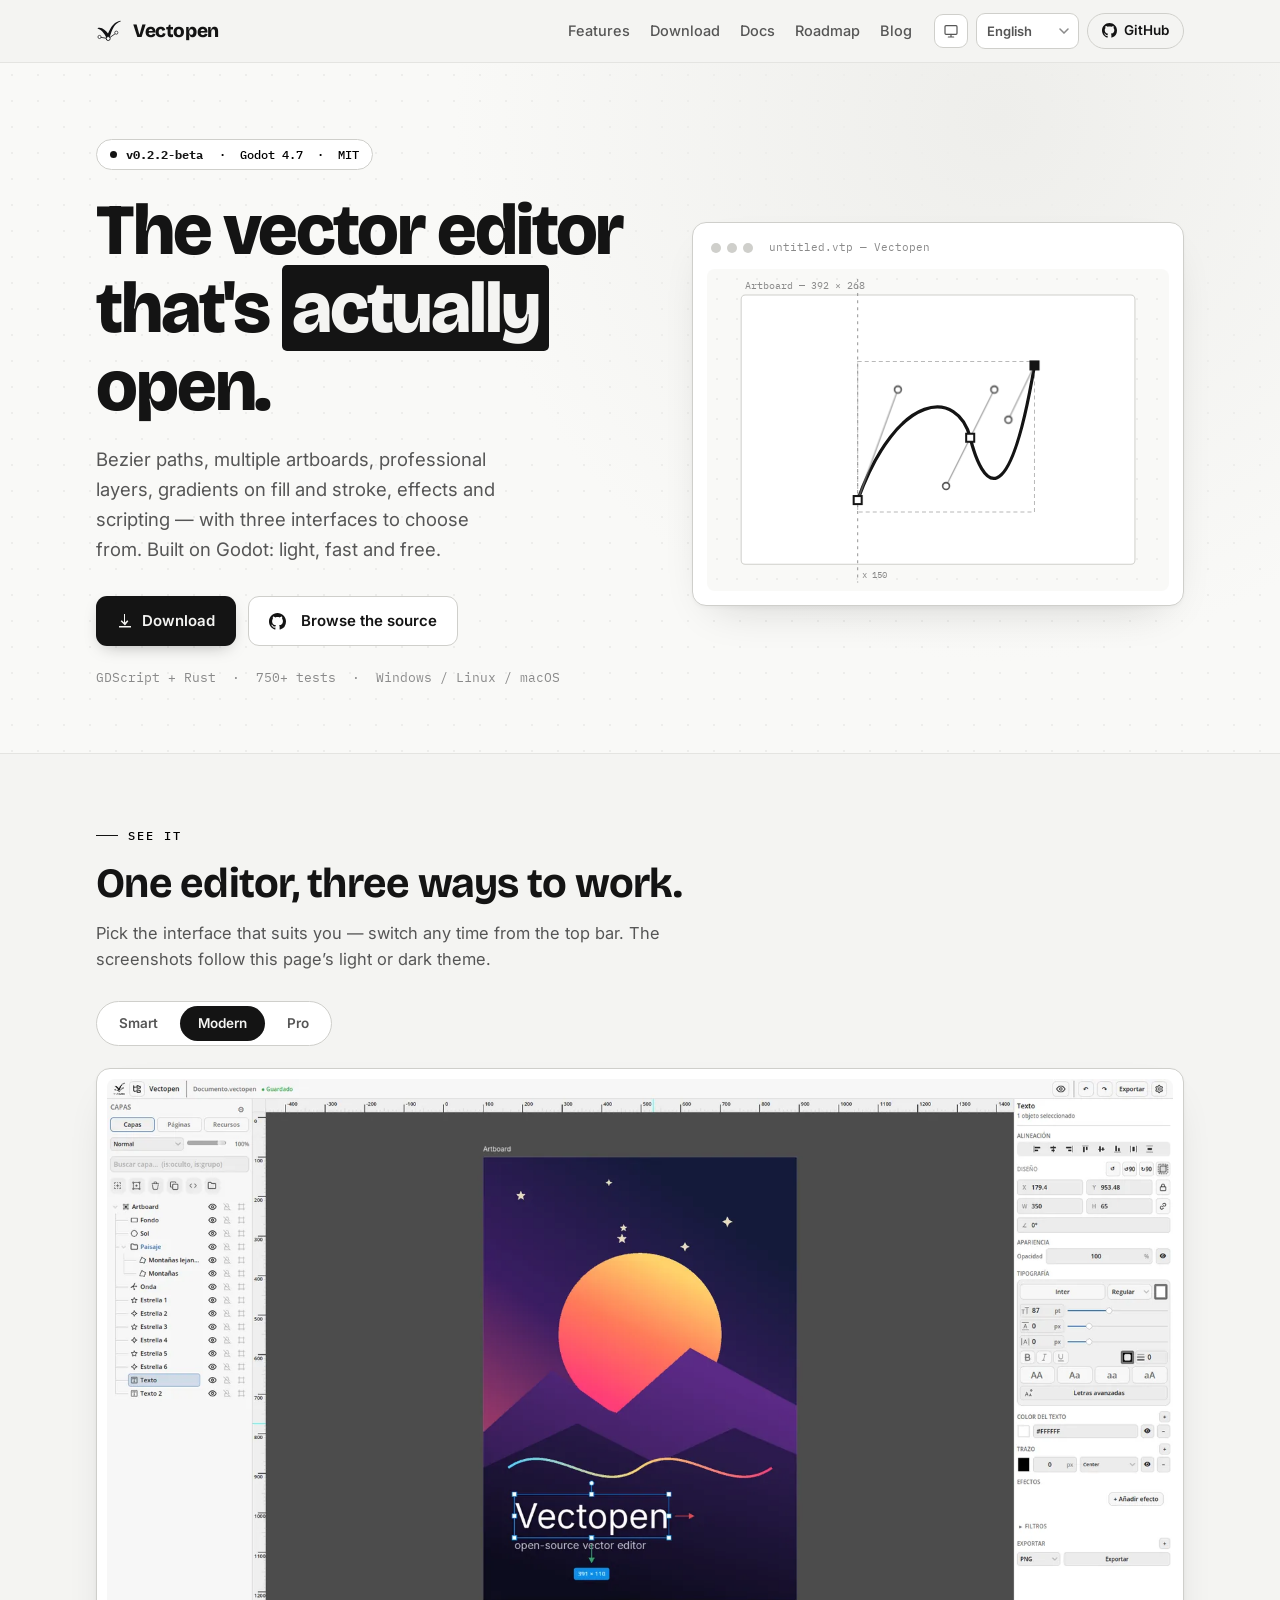
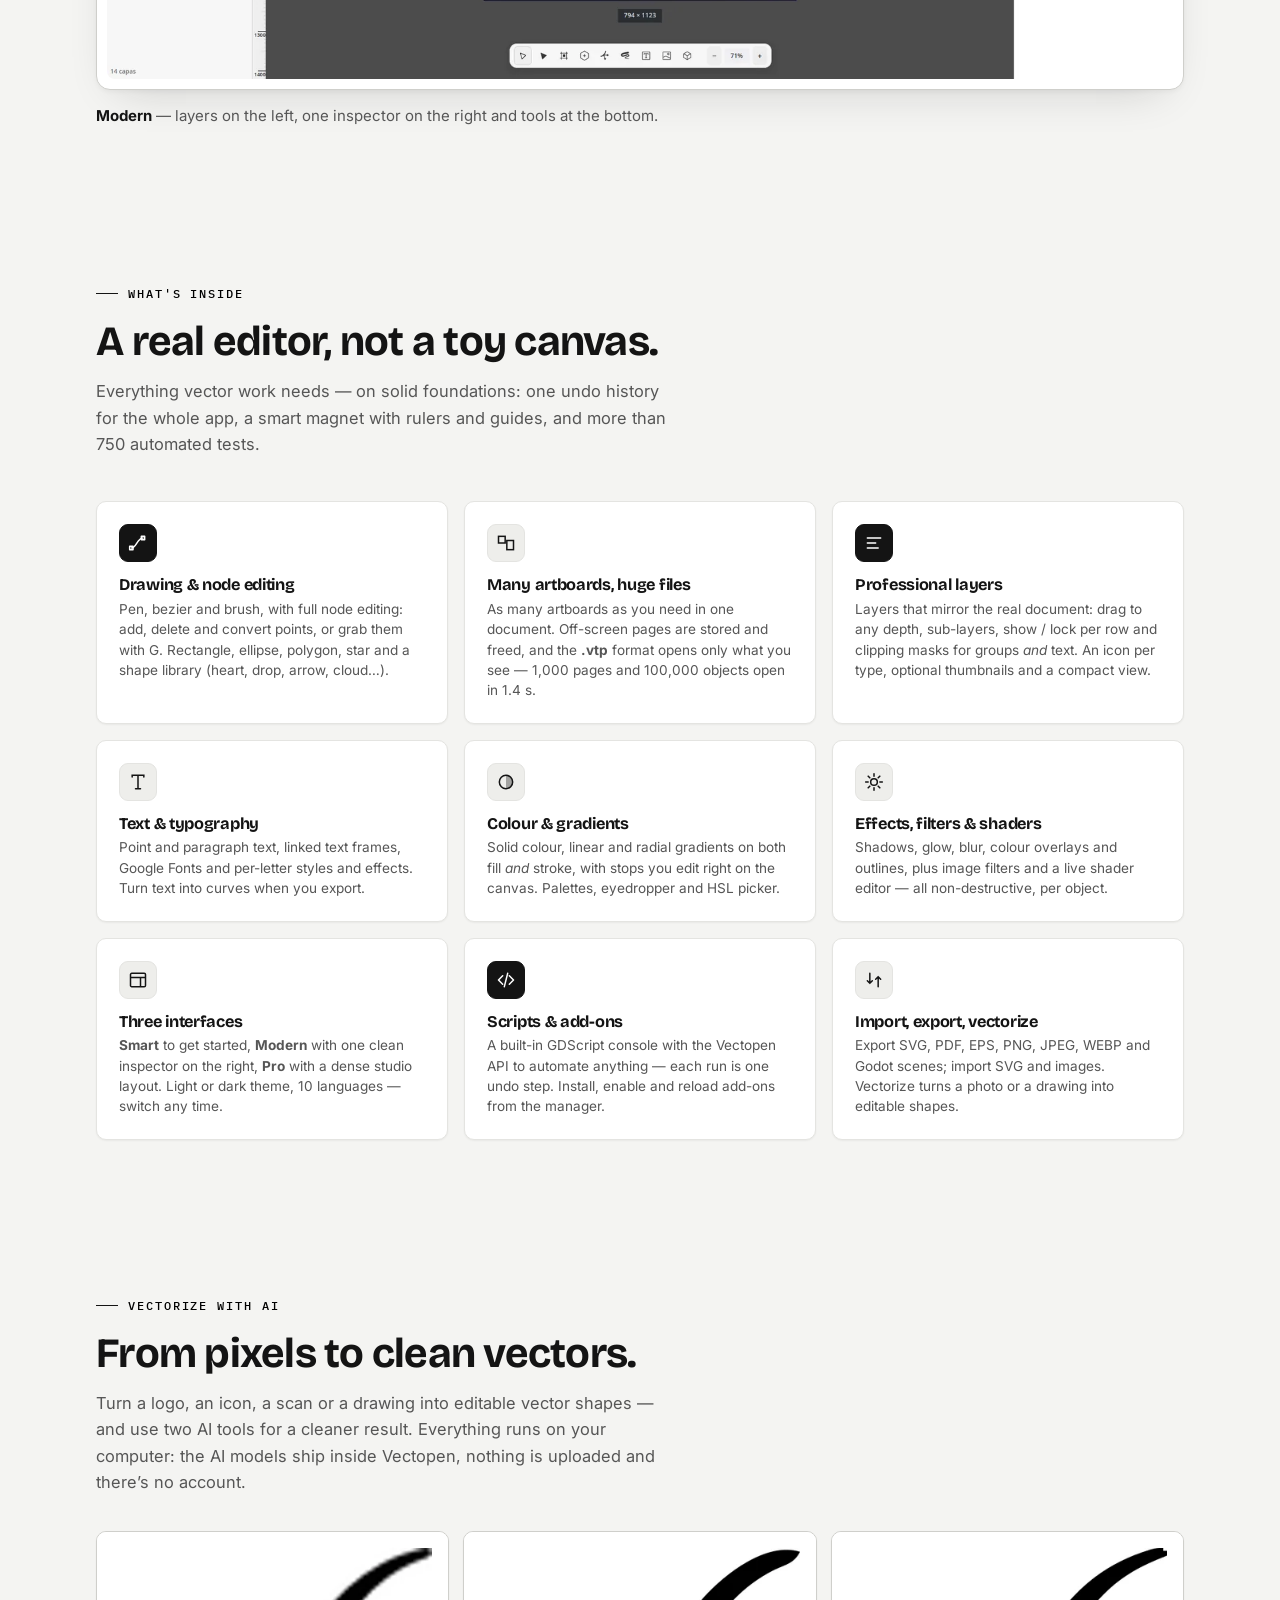
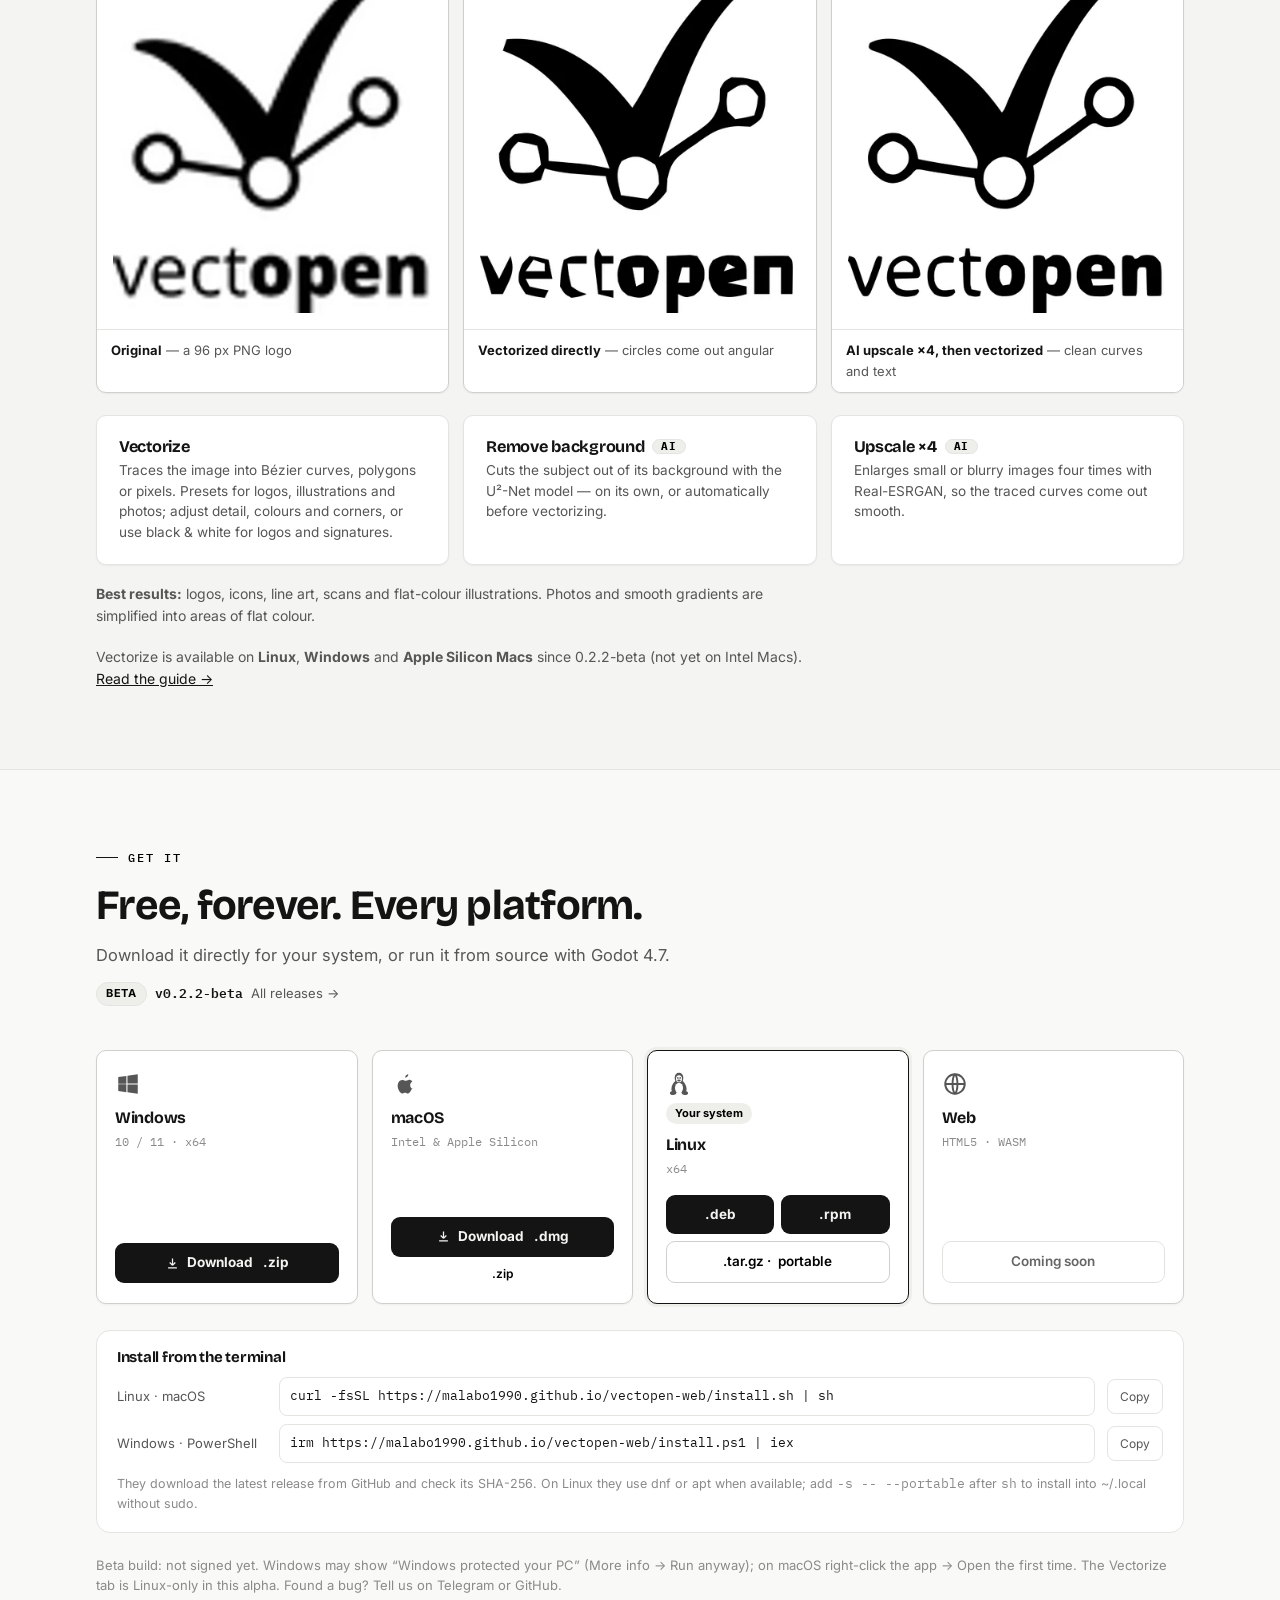
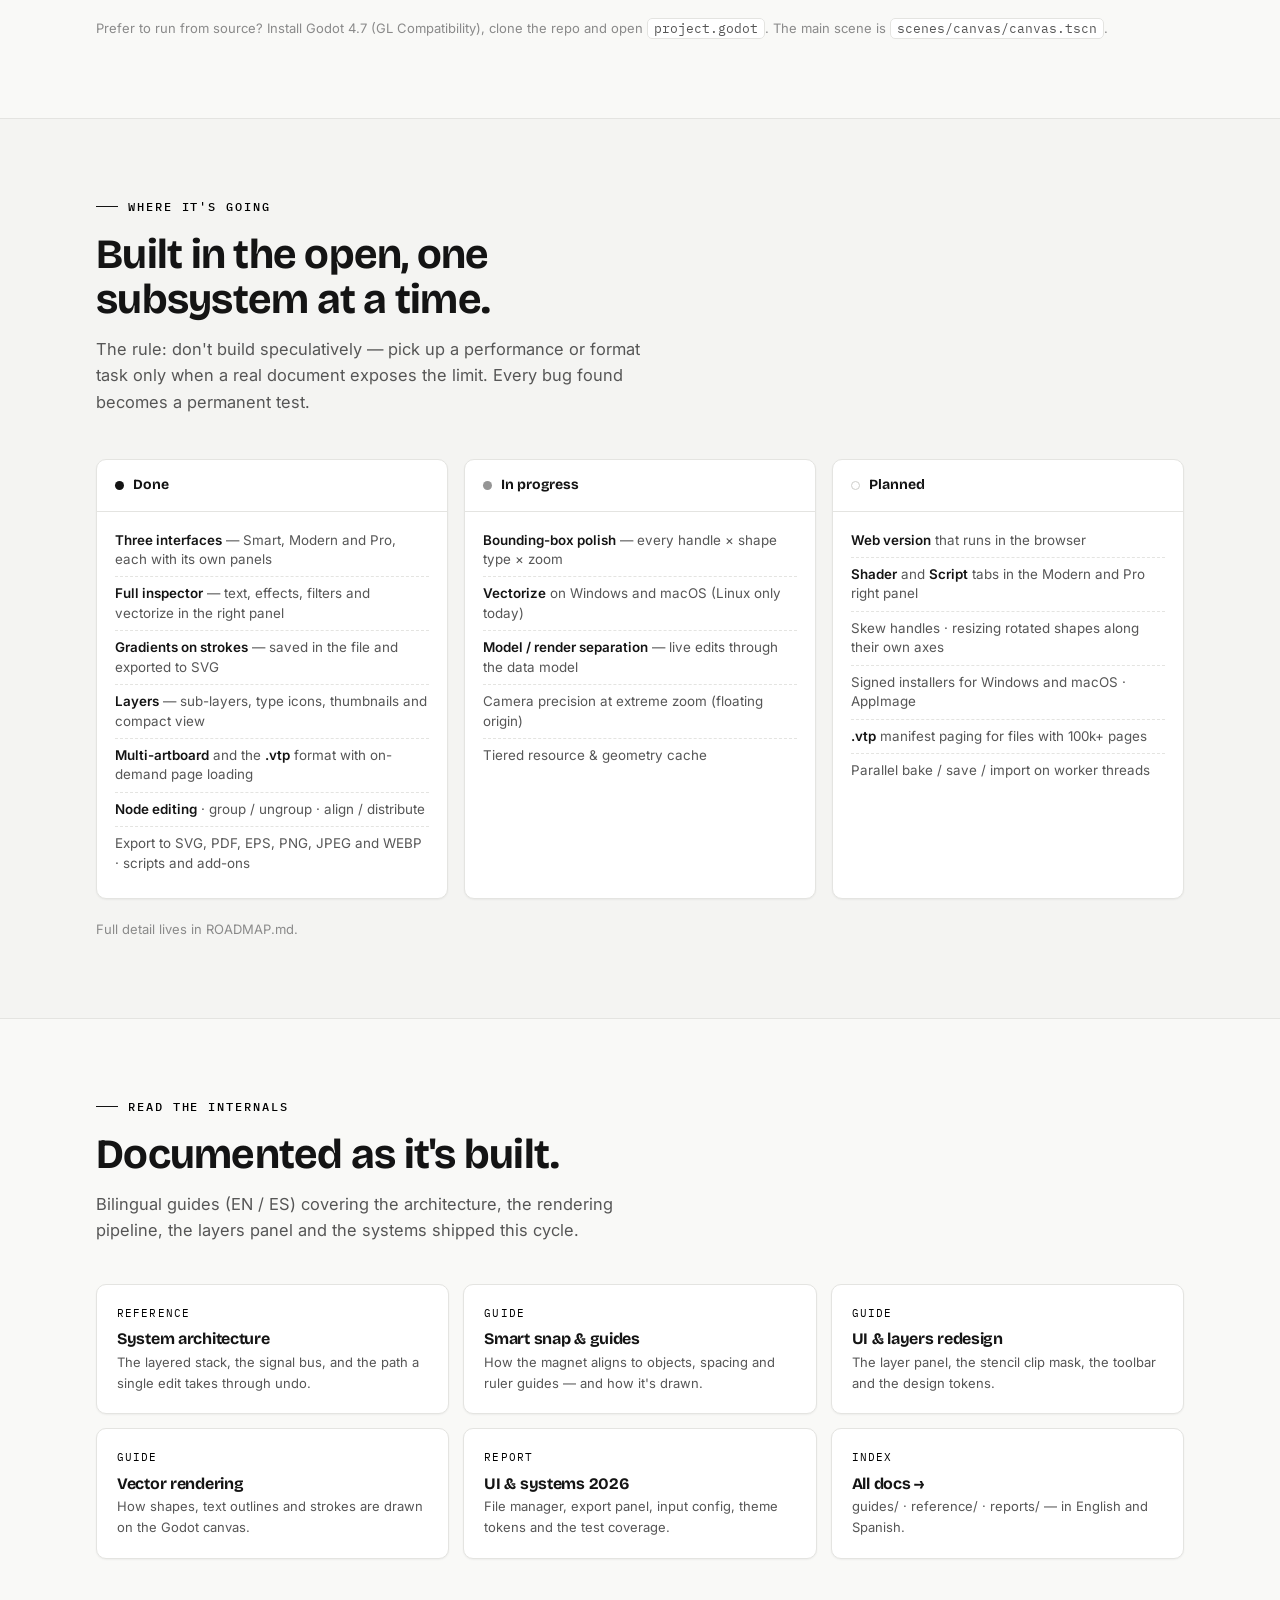
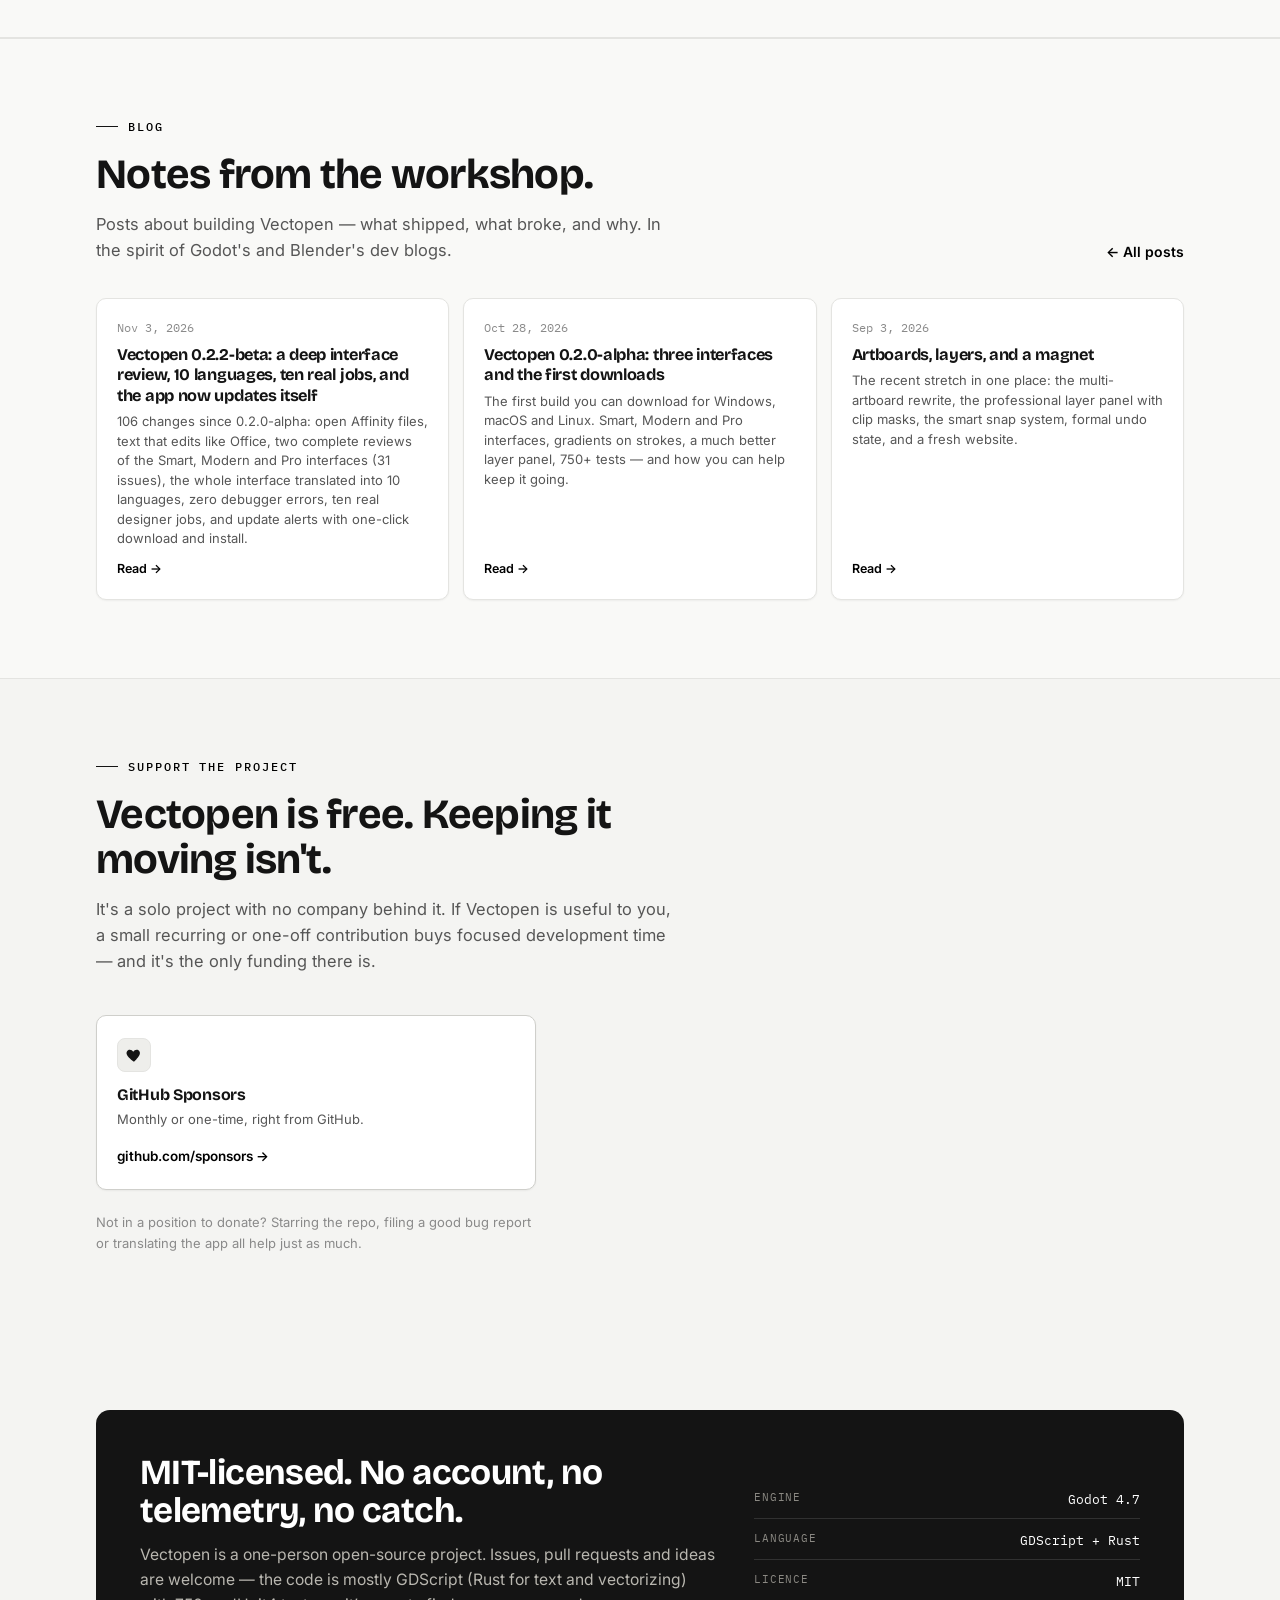
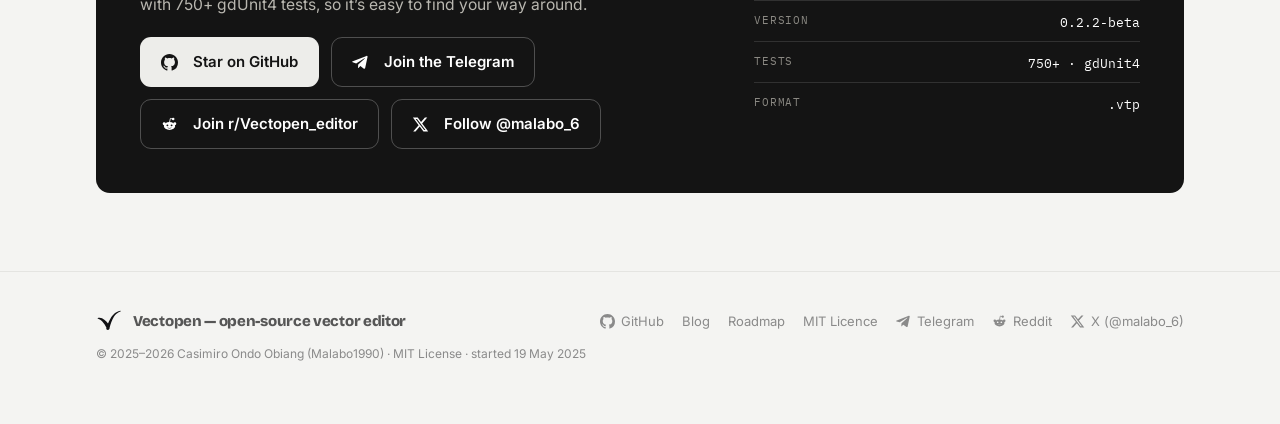
==== web/index.html @ 53b93045 "Web: logo original de Vectopen (cabecera, pie y favicon), iconos en los enlaces de comunidad, .vtc →" ====
<!doctype html>
<html lang="en">
<head>
<meta charset="utf-8">
<meta name="viewport" content="width=device-width, initial-scale=1">
<title>Vectopen — Open-Source Vector Editor</title>
<meta name="description" content="Vectopen is a free, open-source vector editor for Windows, macOS and Linux. Bézier paths, multiple artboards, professional layers, gradients, effects and shaders, scripting, three interfaces — and image vectorizing with offline AI background removal and ×4 upscaling.">
<meta property="og:title" content="Vectopen — Open-Source Vector Editor">
<meta property="og:description" content="A lightweight, cross-platform vector editor built on Godot 4.7. Free and MIT-licensed.">
<meta property="og:type" content="website">
<script>try{var t=localStorage.getItem('vectopen-theme');if(t==='light'||t==='dark')document.documentElement.setAttribute('data-theme',t);}catch(e){}</script>
<link rel="preconnect" href="https://fonts.googleapis.com">
<link rel="preconnect" href="https://fonts.gstatic.com" crossorigin>
<link rel="stylesheet" href="https://fonts.googleapis.com/css2?family=Bricolage+Grotesque:opsz,wght@12..96,500;12..96,600;12..96,700;12..96,800&family=Inter:wght@400;500;600&family=IBM+Plex+Mono:wght@400;500&display=swap">
<link rel="stylesheet" href="assets/site.css">
<link rel="icon" type="image/svg+xml" href="favicon.svg">
<link rel="apple-touch-icon" href="apple-touch-icon.png">

<style>
/* ---------- hero ---------- */
.hero{
  position:relative;overflow:hidden;padding:76px 0 64px;
  background:
    radial-gradient(circle at 78% 8%, var(--accent-wash), transparent 46%),
    radial-gradient(var(--grid) 1px, transparent 1.5px) -1px -1px/26px 26px,
    var(--surface-2);
  border-bottom:1px solid var(--line);
}
.hero-grid{display:grid;grid-template-columns:1.05fr .95fr;gap:52px;align-items:center}
.tag{
  display:inline-flex;align-items:center;gap:9px;
  font-family:"IBM Plex Mono",monospace;font-size:12px;font-weight:500;
  color:var(--accent-deep);background:var(--surface);
  border:1px solid var(--line-2);border-radius:999px;padding:5px 13px;margin-bottom:22px;
}
.tag b{color:var(--ink)}
.tag .dot{width:7px;height:7px;border-radius:50%;background:var(--accent)}
h1.hero-h{font-size:clamp(2.7rem,6.4vw,4.5rem);font-weight:800;letter-spacing:-.03em}
h1.hero-h em{font-style:normal;background:var(--accent);color:var(--paper);padding:0 .14em;border-radius:.07em;-webkit-box-decoration-break:clone;box-decoration-break:clone}
.hero p.sub{margin:20px 0 0;font-size:1.16rem;color:var(--ink-2);max-width:34ch}
.cta-row{display:flex;flex-wrap:wrap;gap:12px;margin-top:32px}
.hero-meta{margin-top:22px;font-size:13px;color:var(--ink-3);font-family:"IBM Plex Mono",monospace}
.hero-meta span{white-space:nowrap}
.mock{position:relative;background:var(--surface);border:1px solid var(--line-2);border-radius:var(--radius);box-shadow:var(--shadow);padding:14px}
.mock-bar{display:flex;align-items:center;gap:6px;padding:2px 4px 12px}
.mock-bar i{width:10px;height:10px;border-radius:50%;background:var(--line-2);display:block}
.mock-bar b{margin-left:10px;font-family:"IBM Plex Mono",monospace;font-size:11px;color:var(--ink-3);font-weight:400}
.mock svg{display:block;width:100%;height:auto;border-radius:8px;background:radial-gradient(var(--grid) 1px, transparent 1.4px) 0 0/20px 20px, var(--surface-2)}
.scene .s-artboard{fill:var(--surface);stroke:var(--line-2)}
.scene .s-dim{fill:var(--ink-3)}
.scene .s-guide{stroke:var(--ink-3);opacity:.9}
.scene .s-guide-t{fill:var(--ink-3)}
.scene .s-select{stroke:var(--ink-3);opacity:.6}
.scene .s-path{stroke:var(--accent)}
.scene .s-hline{stroke:var(--ink-3);opacity:.85}
.scene .s-handle{fill:var(--surface);stroke:var(--ink-2)}
.scene .s-anchor{fill:var(--surface);stroke:var(--accent)}
.scene .s-anchor-on{fill:var(--accent)}
@media (max-width:900px){.hero-grid{grid-template-columns:1fr;gap:38px}.hero p.sub{max-width:46ch}}

/* ---------- screenshots ---------- */
#shots{padding-top:72px}
.shot-tabs{display:inline-flex;gap:4px;margin-top:28px;padding:4px;border:1px solid var(--line-2);border-radius:999px;background:var(--surface)}
.shot-tabs button{font:inherit;font-size:13.5px;font-weight:600;color:var(--ink-2);background:none;border:0;border-radius:999px;padding:7px 18px;cursor:pointer}
.shot-tabs button[aria-selected="true"]{background:var(--accent);color:var(--paper)}
.shot-frame{margin-top:22px;background:var(--surface);border:1px solid var(--line-2);border-radius:var(--radius);box-shadow:var(--shadow);padding:10px}
.shot-frame img{display:block;width:100%;height:auto;aspect-ratio:16/9;border-radius:8px;background:var(--surface-2)}
.shot-cap{margin-top:14px;color:var(--ink-2);font-size:15px}
.shot-cap b{color:var(--ink)}
.shot-d{display:none!important}
@media (prefers-color-scheme:dark){:root:not([data-theme="light"]) .shot-d{display:block!important}:root:not([data-theme="light"]) .shot-l{display:none!important}}
:root[data-theme="dark"] .shot-d{display:block!important}
:root[data-theme="dark"] .shot-l{display:none!important}

/* ---------- AI vectorize ---------- */
#ai .ai-steps{display:grid;grid-template-columns:repeat(3,1fr);gap:14px;margin-top:36px}
#ai figure{margin:0;border:1px solid var(--line-2);border-radius:var(--radius-sm);background:#fff;overflow:hidden;box-shadow:var(--shadow-sm)}
#ai figure img{display:block;width:100%;height:auto}
#ai figcaption{background:var(--surface);border-top:1px solid var(--line);padding:10px 14px;font-size:13px;color:var(--ink-2)}
#ai figcaption b{color:var(--ink)}
#ai .ai-cards{display:grid;grid-template-columns:repeat(3,1fr);gap:14px;margin-top:22px}
#ai .ai-cards .feat h3{display:flex;align-items:center;gap:8px}
#ai .ai-pill{font-family:"IBM Plex Mono",monospace;font-size:10.5px;font-weight:700;letter-spacing:.06em;text-transform:uppercase;color:var(--accent-deep);background:var(--accent-wash);border:1px solid var(--line);border-radius:999px;padding:1px 8px}
#ai .ai-note{margin-top:18px;font-size:14px;color:var(--ink-2);max-width:80ch}
#ai .ai-note a{color:var(--ink);text-decoration:underline}
@media (max-width:820px){#ai .ai-steps,#ai .ai-cards{grid-template-columns:1fr}}

/* ---------- features ---------- */
.feat-grid{display:grid;grid-template-columns:repeat(3,1fr);gap:16px;margin-top:44px}
.feat{border:1px solid var(--line);border-radius:var(--radius-sm);background:var(--surface);padding:22px;box-shadow:var(--shadow-sm)}
.feat:hover{border-color:var(--line-2)}
.feat .ico{width:38px;height:38px;border-radius:9px;display:grid;place-items:center;margin-bottom:14px;background:var(--accent-wash);color:var(--ink);border:1px solid var(--line)}
.feat.node .ico{background:var(--ink);color:var(--surface);border-color:var(--ink)}
.feat .ico svg{width:20px;height:20px}
.feat h3{font-size:1.02rem;font-weight:700;margin-bottom:5px}
.feat p{font-size:13.6px;color:var(--ink-2);line-height:1.5}
@media (max-width:900px){.feat-grid{grid-template-columns:repeat(2,1fr)}}
@media (max-width:560px){.feat-grid{grid-template-columns:1fr}}

/* ---------- download ---------- */
.dl-wrap{background:var(--surface-2);border-top:1px solid var(--line);border-bottom:1px solid var(--line)}
.dl-grid{display:grid;grid-template-columns:repeat(4,1fr);gap:14px;margin-top:44px}
.dl{border:1px solid var(--line-2);border-radius:var(--radius-sm);background:var(--surface);padding:20px 18px;display:flex;flex-direction:column;gap:6px;box-shadow:var(--shadow-sm)}
.dl svg{width:26px;height:26px;color:var(--ink-2)}
.dl h4{font-size:1rem;font-weight:700;margin-top:6px}
.dl .st{font-size:12px;color:var(--ink-3);font-family:"IBM Plex Mono",monospace}
.dl a{margin-top:auto;color:var(--accent-deep);font-weight:600;font-size:13.5px;display:inline-flex;align-items:center;gap:5px}
.dl a:hover{gap:8px}
.cli{margin-top:26px;border:1px solid var(--line);border-radius:14px;padding:18px 20px;background:var(--surface)}
.cli h4{margin:0 0 12px;font-size:15px}
.cli-row{display:flex;align-items:center;gap:12px;margin:8px 0;flex-wrap:wrap}
.cli-os{min-width:150px;font-size:13px;color:var(--ink-2)}
.cli-row code{flex:1;min-width:0;overflow-x:auto;white-space:nowrap;font-family:"IBM Plex Mono",monospace;font-size:13px;background:var(--bg);border:1px solid var(--line);border-radius:8px;padding:8px 10px;color:var(--ink)}
.cli-copy{font:inherit;font-size:12px;padding:7px 12px;border-radius:8px;border:1px solid var(--line);background:var(--bg);color:var(--ink-2);cursor:pointer}
.cli-copy:hover{color:var(--ink)}
.cli-note{margin:10px 0 0;font-size:12.5px;color:var(--ink-3)}
.cli-note code{font-family:"IBM Plex Mono",monospace}
.dl-note{margin-top:22px;font-size:13px;color:var(--ink-3)}
.dl-note code{font-family:"IBM Plex Mono",monospace;background:var(--surface);border:1px solid var(--line);border-radius:5px;padding:1px 6px;color:var(--ink-2)}
.dl-ver{display:inline-flex;align-items:center;gap:8px;margin-top:14px;font-size:13px;color:var(--ink-2)}
.dl-ver b{font-family:"IBM Plex Mono",monospace;font-weight:600;color:var(--ink)}
.dl-ver .pill{font-size:11px;font-weight:700;letter-spacing:.06em;text-transform:uppercase;color:var(--accent-deep);background:var(--accent-wash);border:1px solid var(--line);border-radius:999px;padding:2px 9px}
.dl .btns{margin-top:auto;display:flex;flex-direction:column;gap:7px;padding-top:10px}
.dl a.dlb{margin-top:0;justify-content:center;gap:7px;padding:9px 12px;border-radius:9px;background:var(--accent);color:var(--paper);font-weight:700;font-size:13.5px;transition:filter .15s,transform .15s}
.dl a.dlb:hover{gap:7px;filter:brightness(1.07);transform:translateY(-1px)}
.dl a.dlb.alt{background:var(--surface);color:var(--accent-deep);border:1px solid var(--line-2);font-weight:600}
.dl a.dlb svg{width:15px;height:15px;color:currentColor}
.dl .row{display:flex;gap:7px}
.dl .row a.dlb{flex:1}
.dl.you{border-color:var(--accent);box-shadow:0 0 0 3px var(--accent-wash),var(--shadow-sm)}
.dl .you-tag{display:none;align-self:flex-start;font-size:11px;font-weight:700;color:var(--accent-deep);background:var(--accent-wash);border-radius:999px;padding:2px 9px}
.dl.you .you-tag{display:inline-block}
.dl .more{font-size:12px;color:var(--ink-3);text-align:center}
.dl .more a{margin-top:0;font-size:12px;display:inline}
@media (max-width:820px){.dl-grid{grid-template-columns:repeat(2,1fr)}}
@media (max-width:440px){.dl-grid{grid-template-columns:1fr}}

/* ---------- roadmap ---------- */
.road{display:grid;grid-template-columns:repeat(3,1fr);gap:16px;margin-top:44px}
.col{border:1px solid var(--line);border-radius:var(--radius-sm);background:var(--surface);overflow:hidden;box-shadow:var(--shadow-sm)}
.col-h{display:flex;align-items:center;gap:9px;padding:14px 18px;border-bottom:1px solid var(--line);font-family:"Bricolage Grotesque",sans-serif;font-weight:700;font-size:14px}
.col-h .pip{width:9px;height:9px;border-radius:50%;flex:none}
.pip.done{background:var(--ink)}
.pip.prog{background:var(--ink);opacity:.45}
.pip.plan{background:transparent;border:1.5px solid var(--line-2)}
.col ul{list-style:none;padding:12px 18px 18px}
.col li{font-size:13.4px;color:var(--ink-2);padding:7px 0;border-bottom:1px dashed var(--line);line-height:1.45}
.col li:last-child{border-bottom:0}
.col li b{color:var(--ink);font-weight:600}
.road-foot{margin-top:20px;font-size:13px;color:var(--ink-3)}
@media (max-width:860px){.road{grid-template-columns:1fr}}

/* ---------- docs ---------- */
.docs-grid{display:grid;grid-template-columns:repeat(3,1fr);gap:14px;margin-top:40px}
.doc{border:1px solid var(--line);border-radius:var(--radius-sm);background:var(--surface);padding:20px;box-shadow:var(--shadow-sm)}
.doc:hover{border-color:var(--accent)}
.doc .k{font-family:"IBM Plex Mono",monospace;font-size:11px;color:var(--accent-deep);text-transform:uppercase;letter-spacing:.1em}
.doc h4{margin:8px 0 4px;font-size:1rem;font-weight:700}
.doc p{font-size:13px;color:var(--ink-2)}
@media (max-width:820px){.docs-grid{grid-template-columns:1fr}}

/* ---------- blog teaser ---------- */
.dev-wrap{background:var(--surface-2);border-top:1px solid var(--line);border-bottom:1px solid var(--line)}
.dev-head{display:flex;align-items:flex-end;justify-content:space-between;gap:20px;flex-wrap:wrap}
.dev-all{font-weight:600;font-size:14px;color:var(--accent-deep);white-space:nowrap}
.dev-all:hover{text-decoration:underline;text-underline-offset:3px}
.dev-list{display:grid;grid-template-columns:repeat(3,1fr);gap:14px;margin-top:34px}
.dev-post{border:1px solid var(--line);border-radius:var(--radius-sm);background:var(--surface);padding:20px;box-shadow:var(--shadow-sm);display:flex;flex-direction:column;min-height:170px}
.dev-post:hover{border-color:var(--line-2)}
.dev-post time{font-family:"IBM Plex Mono",monospace;font-size:11.5px;color:var(--ink-3)}
.dev-post h4{margin:8px 0 6px;font-size:1.02rem;font-weight:700;line-height:1.25}
.dev-post p{font-size:13px;color:var(--ink-2);line-height:1.5}
.dev-post .more{margin-top:auto;padding-top:10px;font-size:12.5px;font-weight:600;color:var(--accent-deep)}
.dev-empty{margin-top:24px;color:var(--ink-3);font-size:14px}
@media (max-width:820px){.dev-list{grid-template-columns:1fr}}

/* ---------- donate ---------- */
.don-grid{display:grid;grid-template-columns:minmax(0,440px);gap:14px;margin-top:40px}
.don{border:1px solid var(--line-2);border-radius:var(--radius-sm);background:var(--surface);padding:22px 20px;box-shadow:var(--shadow-sm);display:flex;flex-direction:column;gap:6px}
.don .di{width:34px;height:34px;border-radius:8px;display:grid;place-items:center;background:var(--accent-wash);color:var(--ink);border:1px solid var(--line);margin-bottom:8px}
.don .di svg{width:18px;height:18px}
.don h4{font-size:1rem;font-weight:700}
.don p{font-size:13px;color:var(--ink-2)}
.don a.go{margin-top:auto;padding-top:10px;font-weight:600;font-size:13.5px;color:var(--accent-deep);display:inline-flex;gap:5px;align-items:center}
.don a.go:hover{gap:8px}
.don-note{margin-top:22px;font-size:13px;color:var(--ink-3);max-width:56ch}
@media (max-width:820px){.don-grid{grid-template-columns:1fr}}

/* ---------- open source band ---------- */
.oss{background:#141414;color:#EDEDEA;border-radius:var(--radius);padding:44px;display:grid;grid-template-columns:1.2fr .8fr;gap:36px;align-items:center}
@media (prefers-color-scheme:dark){:root:not([data-theme="light"]) .oss{background:#000;border:1px solid var(--line)}}
:root[data-theme="dark"] .oss{background:#000;border:1px solid var(--line)}
.oss .btn-primary{background:#EDEDEA;color:#141414;box-shadow:none}
.oss .btn-primary:hover{background:#fff}
.oss h2{color:#fff;font-size:clamp(1.6rem,3vw,2.2rem)}
.oss p{color:#B9B7B0;margin-top:12px;font-size:.98rem}
.oss .stats{display:flex;flex-direction:column;gap:2px}
.oss .stat{display:flex;justify-content:space-between;gap:16px;padding:9px 0;border-bottom:1px solid rgba(255,255,255,.12);font-family:"IBM Plex Mono",monospace;font-size:12.5px}
.oss .stat:last-child{border-bottom:0}
.oss .stat span:first-child{color:#8B8983;text-transform:uppercase;letter-spacing:.07em;font-size:10.5px}
.oss .stat span:last-child{color:#fff}
.oss .cta-row{margin-top:20px}
.oss .btn-ghost{background:transparent;color:#fff;border-color:rgba(255,255,255,.25)}
.oss .btn-ghost:hover{border-color:#fff}
@media (max-width:760px){.oss{grid-template-columns:1fr;padding:30px}}

@media (prefers-reduced-motion:no-preference){
  .draw{stroke-dasharray:var(--len,600);stroke-dashoffset:var(--len,600);animation:draw 1.5s .25s cubic-bezier(.4,0,.15,1) forwards}
  @keyframes draw{to{stroke-dashoffset:0}}
  .pop{opacity:0;animation:pop .4s cubic-bezier(.2,.8,.3,1) forwards}
  .pop.d1{animation-delay:1.25s}.pop.d2{animation-delay:1.4s}.pop.d3{animation-delay:1.55s}.pop.d4{animation-delay:1.7s}
  @keyframes pop{to{opacity:1}}
  .rise{opacity:0;transform:translateY(10px);animation:rise .5s cubic-bezier(.2,.7,.3,1) forwards}
  @keyframes rise{to{opacity:1;transform:none}}
}
@media (max-width:560px){.hero{padding:52px 0 46px}}
.dl a.dlb.soon{cursor:default;opacity:.6;pointer-events:none}
.sico{width:15px;height:15px;flex:none;fill:currentColor;vertical-align:-2px;margin-right:6px}
.foot-links a{display:inline-flex;align-items:center}
.cta-row .btn .sico{width:17px;height:17px}
</style>
<script type="application/ld+json">{"@context": "https://schema.org", "@type": "SoftwareApplication", "name": "Vectopen", "applicationCategory": "DesignApplication", "operatingSystem": "Windows 10, Windows 11, macOS, Linux", "softwareVersion": "0.2.2-beta", "license": "https://opensource.org/licenses/MIT", "offers": {"@type": "Offer", "price": "0", "priceCurrency": "USD"}, "url": "https://malabo1990.github.io/vectopen-web/", "downloadUrl": "https://github.com/malabo1990/-Vectopen/releases", "codeRepository": "https://github.com/malabo1990/-Vectopen", "softwareHelp": "https://malabo1990.github.io/vectopen-web/docs/", "description": "Free, open-source vector graphics editor built with Godot.", "featureList": ["Bézier paths and node editing", "Multiple artboards and large documents (.vtp)", "Professional layers with thumbnails and clipping masks", "Fill and stroke gradients", "Effects, image filters and a live shader editor", "GDScript scripting and add-ons", "MCP server for AI agents", "Image vectorizing (VTracer): Bézier, polygon or pixel output", "AI background removal (U²-Net), offline", "AI ×4 upscaling (Real-ESRGAN), offline", "Export to SVG, PDF, EPS, PNG, JPEG, WEBP", "Three interfaces: Smart, Modern and Pro", "10 interface languages"], "author": {"@type": "Person", "name": "Casimiro Ondo Obiang", "alternateName": "Malabo1990", "url": "https://github.com/malabo1990", "sameAs": ["https://x.com/malabo_6"]}, "creator": {"@type": "Person", "name": "Casimiro Ondo Obiang", "alternateName": "Malabo1990", "url": "https://github.com/malabo1990"}, "copyrightHolder": {"@type": "Person", "name": "Casimiro Ondo Obiang", "alternateName": "Malabo1990", "url": "https://github.com/malabo1990"}, "copyrightYear": "2025", "dateCreated": "2025-05-19", "datePublished": "2026-10-28", "sameAs": ["https://github.com/malabo1990/-Vectopen", "https://www.reddit.com/r/Vectopen_editor/", "https://t.me/vectopen"]}</script>
</head>
<body>

<header class="nav">
  <div class="wrap nav-in">
    <a class="brand" href="#top">
      <svg class="logomark" viewBox="0 0 35 31" aria-hidden="true"><g transform="translate(-268.083 -498.615)"><path class="lm-swoosh" d="M282.118,523.24C281.195,520.222 277.013,515.111 275.044,513.419C274.945,513.334 273.04,511.481 270.881,511.072C270.503,511 270.557,510.899 270.23,510.617C270.393,510.469 270.498,510.265 270.661,510.117C270.667,510.112 271.728,509.793 272.892,509.882C277.366,510.222 281.733,513.812 284.248,517.571C285.167,515.396 286.308,512.985 287.583,510.872C290.112,506.679 294.107,501.703 300.722,500.449C300.795,500.435 300.873,500.382 300.942,500.409C301.254,500.529 301.195,500.632 301.505,500.752C301.344,500.9 301.323,501.163 301.162,501.312C300.923,501.533 296.197,502.223 292.169,508.513C289.34,512.929 287.609,518.8 286.423,523.234C286.435,523.896 286.318,524.489 286.055,524.984C284.748,527.441 281.627,526.228 281.897,524.005C281.905,523.937 281.981,523.667 282.118,523.24Z"/><path class="lm-line" d="M284.811,524.256L293.701,517.917"/><path class="lm-line" d="M282.229,522.133L272.651,520.59" transform="translate(2.25866 2.12231)"/><circle class="lm-node" cx="283.98" cy="524.256" r="7.468" transform="matrix(0.282308,0,0,0.282308,215.263,368.353)"/><circle class="lm-node" cx="283.98" cy="524.256" r="7.468" transform="matrix(0.282308,0,0,0.282308,192.632,374.146)"/><circle class="lm-node" cx="283.98" cy="524.256" r="7.468" transform="matrix(0.356531,0,0,0.356531,183.24,337.342)"/></g></svg>
      Vectopen
    </a>
    <nav class="nav-links">
      <a href="#features" data-i18n="nav.features">Features</a>
      <a href="#download" data-i18n="nav.download">Download</a>
      <a href="#docs" data-i18n="nav.docs">Docs</a>
      <a href="#roadmap" data-i18n="nav.roadmap">Roadmap</a>
      <a href="blog/" data-i18n="nav.blog">Blog</a>
    </nav>
    <div class="nav-tools">
      <button id="themeBtn" class="icon-btn" type="button" data-i18n-aria="theme.label" aria-label="Toggle theme">
        <svg class="ti ti-system" viewBox="0 0 24 24" fill="none" stroke="currentColor" stroke-width="1.8"><rect x="3" y="4" width="18" height="13" rx="1.5"/><path d="M8 21h8M12 17v4" stroke-linecap="round"/></svg>
        <svg class="ti ti-light" viewBox="0 0 24 24" fill="none" stroke="currentColor" stroke-width="1.8" stroke-linecap="round"><circle cx="12" cy="12" r="4"/><path d="M12 2v2M12 20v2M2 12h2M20 12h2M4.9 4.9l1.4 1.4M17.7 17.7l1.4 1.4M19.1 4.9l-1.4 1.4M6.3 17.7l-1.4 1.4"/></svg>
        <svg class="ti ti-dark" viewBox="0 0 24 24" fill="currentColor"><path d="M21 12.8A9 9 0 1111.2 3a7 7 0 009.8 9.8z"/></svg>
      </button>
      <select id="langSel" class="lang-sel" aria-label="Language"></select>
      <a class="nav-gh" href="https://github.com/malabo1990/-Vectopen" target="_blank" rel="noopener">
        <svg width="15" height="15" viewBox="0 0 16 16" fill="currentColor" aria-hidden="true"><path d="M8 0C3.58 0 0 3.58 0 8c0 3.54 2.29 6.53 5.47 7.59.4.07.55-.17.55-.38 0-.19-.01-.82-.01-1.49-2.01.37-2.53-.49-2.69-.94-.09-.23-.48-.94-.82-1.13-.28-.15-.68-.52-.01-.53.63-.01 1.08.58 1.23.82.72 1.21 1.87.87 2.33.66.07-.52.28-.87.51-1.07-1.78-.2-3.64-.89-3.64-3.95 0-.87.31-1.59.82-2.15-.08-.2-.36-1.02.08-2.12 0 0 .67-.21 2.2.82.64-.18 1.32-.27 2-.27.68 0 1.36.09 2 .27 1.53-1.04 2.2-.82 2.2-.82.44 1.1.16 1.92.08 2.12.51.56.82 1.27.82 2.15 0 3.07-1.87 3.75-3.65 3.95.29.25.54.73.54 1.48 0 1.07-.01 1.93-.01 2.2 0 .21.15.46.55.38A8.01 8.01 0 0016 8c0-4.42-3.58-8-8-8z"/></svg>
        <span>GitHub</span>
      </a>
    </div>
  </div>
</header>

<a id="top"></a>
<section class="hero">
  <div class="wrap hero-grid">
    <div>
      <span class="tag"><span class="dot"></span> <b data-dl-version>v0.2.2-beta</b> &nbsp;&middot;&nbsp; Godot&nbsp;4.7 &nbsp;&middot;&nbsp; MIT</span>
      <h1 class="hero-h" data-i18n="hero.title">The vector editor<br>that's <em>actually</em> open.</h1>
      <p class="sub" data-i18n="hero.sub">Bezier paths, multiple artboards, professional layers, gradients on fill and stroke, effects and scripting &mdash; with three interfaces to choose from. Built on Godot: light, fast and free.</p>
      <div class="cta-row">
        <a class="btn btn-primary" href="#download">
          <svg width="16" height="16" viewBox="0 0 16 16" fill="currentColor" aria-hidden="true"><path d="M8 1v8.6l2.3-2.3 1 1L8 12.6 3.7 8.3l1-1L7 9.6V1h1zM2 13h12v1.5H2V13z"/></svg>
          <span data-i18n="hero.download">Download</span>
        </a>
        <a class="btn btn-ghost" href="https://github.com/malabo1990/-Vectopen" target="_blank" rel="noopener"><svg class="sico" viewBox="0 0 16 16" aria-hidden="true"><path d="M8 0C3.58 0 0 3.58 0 8c0 3.54 2.29 6.53 5.47 7.59.4.07.55-.17.55-.38 0-.19-.01-.82-.01-1.49-2.01.37-2.53-.49-2.69-.94-.09-.23-.48-.94-.82-1.13-.28-.15-.68-.52-.01-.53.63-.01 1.08.58 1.23.82.72 1.21 1.87.87 2.33.66.07-.52.28-.87.51-1.07-1.78-.2-3.64-.89-3.64-3.95 0-.87.31-1.59.82-2.15-.08-.2-.36-1.02.08-2.12 0 0 .67-.21 2.2.82.64-.18 1.32-.27 2-.27.68 0 1.36.09 2 .27 1.53-1.04 2.2-.82 2.2-.82.44 1.1.16 1.92.08 2.12.51.56.82 1.27.82 2.15 0 3.07-1.87 3.75-3.65 3.95.29.25.54.73.54 1.48 0 1.07-.01 1.93-.01 2.2 0 .21.15.46.55.38A8.01 8.01 0 0 0 16 8c0-4.42-3.58-8-8-8z"/></svg><span data-i18n="hero.source">Browse the source</span></a>
      </div>
      <p class="hero-meta" data-i18n="hero.meta"><span>GDScript + Rust</span> &nbsp;&middot;&nbsp; <span>750+ tests</span> &nbsp;&middot;&nbsp; <span>Windows / Linux / macOS</span></p>
    </div>

    <div class="mock rise" style="animation-delay:.1s">
      <div class="mock-bar"><i></i><i></i><i></i><b>untitled.vtp &mdash; Vectopen</b></div>
      <svg class="scene" viewBox="0 0 460 320" aria-label="A bezier path being drawn on an artboard, with control handles, a selection box and a snap guide.">
        <rect class="s-artboard" x="34" y="26" width="392" height="268" rx="4"/>
        <text x="38" y="20" class="mono s-dim" font-size="10">Artboard &mdash; 392 &times; 268</text>
        <line class="s-guide" x1="150" y1="10" x2="150" y2="312" stroke-width="1" stroke-dasharray="3 4"/>
        <text x="154" y="308" class="mono s-guide-t" font-size="9">x&nbsp;150</text>
        <rect class="s-select" x="150" y="92" width="176" height="150" fill="none" stroke-width="1" stroke-dasharray="4 3"/>
        <path class="draw s-path" style="--len:520" d="M150 230 C 190 120, 250 120, 262 168 S 300 250, 326 96" fill="none" stroke-width="3.2" stroke-linecap="round"/>
        <g class="s-hline" stroke-width="1.1">
          <line class="pop d1" x1="150" y1="230" x2="190" y2="120"/>
          <line class="pop d2" x1="262" y1="168" x2="238" y2="216"/>
          <line class="pop d2" x1="262" y1="168" x2="286" y2="120"/>
          <line class="pop d3" x1="326" y1="96" x2="300" y2="150"/>
        </g>
        <g class="s-handle" stroke-width="1.6">
          <circle class="pop d1" cx="190" cy="120" r="3.4"/>
          <circle class="pop d2" cx="238" cy="216" r="3.4"/>
          <circle class="pop d2" cx="286" cy="120" r="3.4"/>
          <circle class="pop d3" cx="300" cy="150" r="3.4"/>
        </g>
        <g class="s-anchor" stroke-width="2">
          <rect class="pop d1" x="146" y="226" width="8" height="8"/>
          <rect class="pop d2" x="258" y="164" width="8" height="8"/>
          <rect class="pop d4 s-anchor-on" x="322" y="92" width="8" height="8"/>
        </g>
      </svg>
    </div>
  </div>
</section>

<section id="shots">
  <div class="wrap">
    <div class="sec-eyebrow" data-i18n="shots.eyebrow">See it</div>
    <h2 class="sec-h" data-i18n="shots.h">One editor, three ways to work.</h2>
    <p class="sec-lead" data-i18n="shots.lead">Pick the interface that suits you &mdash; switch any time from the top bar.</p>
    <div class="shot-tabs" role="tablist">
      <button role="tab" aria-selected="false" data-shot="smart">Smart</button>
      <button role="tab" aria-selected="true" data-shot="modern">Modern</button>
      <button role="tab" aria-selected="false" data-shot="pro">Pro</button>
    </div>
    <div class="shot-frame">
      <img class="shot-l" data-shot-img="light" src="media/shots/modern_light.webp" width="1600" height="900" alt="Vectopen screenshot" loading="lazy">
      <img class="shot-d" data-shot-img="dark" src="media/shots/modern_dark.webp" width="1600" height="900" alt="Vectopen screenshot" loading="lazy">
    </div>
    <p class="shot-cap" data-shot-cap="smart" hidden data-i18n="shots.smart">Smart</p>
    <p class="shot-cap" data-shot-cap="modern" data-i18n="shots.modern">Modern</p>
    <p class="shot-cap" data-shot-cap="pro" hidden data-i18n="shots.pro">Pro</p>
  </div>
</section>
<script>
(function(){
  var tabs=document.querySelectorAll('.shot-tabs button');
  function show(m){
    tabs.forEach(function(b){b.setAttribute('aria-selected',b.getAttribute('data-shot')===m?'true':'false')});
    document.querySelectorAll('[data-shot-img]').forEach(function(i){i.src='media/shots/'+m+'_'+i.getAttribute('data-shot-img')+'.webp'});
    document.querySelectorAll('[data-shot-cap]').forEach(function(p){p.hidden=p.getAttribute('data-shot-cap')!==m});
  }
  tabs.forEach(function(b){b.addEventListener('click',function(){show(b.getAttribute('data-shot'))})});
})();
</script>

<section id="features">
  <div class="wrap">
    <div class="sec-eyebrow" data-i18n="feat.eyebrow">What's inside</div>
    <h2 class="sec-h" data-i18n="feat.h">A real editor, not a toy canvas.</h2>
    <p class="sec-lead" data-i18n="feat.lead">Everything vector work needs &mdash; on solid foundations: one undo history for the whole app, a smart magnet with rulers and guides, and more than 750 automated tests.</p>
    <div class="feat-grid">
      <div class="feat node">
        <div class="ico"><svg viewBox="0 0 24 24" fill="none" stroke="currentColor" stroke-width="1.8" stroke-linecap="round" stroke-linejoin="round"><path d="M4 18C10 18 11 6 18 6"/><rect x="2" y="16" width="4" height="4"/><rect x="16" y="4" width="4" height="4"/></svg></div>
        <h3 data-i18n="feat.bezier.h">Drawing &amp; node editing</h3>
        <p data-i18n="feat.bezier.p">Pen, bezier and brush, with full node editing: add, delete and convert points, or grab them with G. Rectangle, ellipse, polygon, star and a shape library (heart, drop, arrow, cloud&hellip;).</p>
      </div>
      <div class="feat">
        <div class="ico"><svg viewBox="0 0 24 24" fill="none" stroke="currentColor" stroke-width="1.8"><rect x="3" y="4" width="8" height="8"/><rect x="13" y="9" width="8" height="11"/></svg></div>
        <h3 data-i18n="feat.artboard.h">Many artboards, huge files</h3>
        <p data-i18n="feat.artboard.p">As many artboards as you need in one document. Off-screen pages are stored and freed, and the <b>.vtp</b> format opens only what you see &mdash; 1,000 pages and 100,000 objects open in 1.4 s.</p>
      </div>
      <div class="feat node">
        <div class="ico"><svg viewBox="0 0 24 24" fill="none" stroke="currentColor" stroke-width="1.8" stroke-linecap="round"><path d="M4 6h16M4 12h10M4 18h13"/></svg></div>
        <h3 data-i18n="feat.layers.h">Professional layers</h3>
        <p data-i18n="feat.layers.p">Layers that mirror the real document: drag to any depth, sub-layers, show / lock per row and clipping masks for groups <em>and</em> text. An icon per type, optional thumbnails and a compact view.</p>
      </div>
      <div class="feat">
        <div class="ico"><svg viewBox="0 0 24 24" fill="none" stroke="currentColor" stroke-width="1.8" stroke-linecap="round"><path d="M5 6V4h14v2M12 4v16M9 20h6"/></svg></div>
        <h3 data-i18n="feat.magnet.h">Text &amp; typography</h3>
        <p data-i18n="feat.magnet.p">Point and paragraph text, linked text frames, Google Fonts and per-letter styles and effects. Turn text into curves when you export.</p>
      </div>
      <div class="feat">
        <div class="ico"><svg viewBox="0 0 24 24" fill="none" stroke="currentColor" stroke-width="1.8"><circle cx="12" cy="12" r="8"/><path d="M12 4a8 8 0 010 16z" fill="currentColor" stroke="none" opacity=".35"/></svg></div>
        <h3 data-i18n="feat.transform.h">Colour &amp; gradients</h3>
        <p data-i18n="feat.transform.p">Solid colour, linear and radial gradients on both fill <em>and</em> stroke, with stops you edit right on the canvas. Palettes, eyedropper and HSL picker.</p>
      </div>
      <div class="feat">
        <div class="ico"><svg viewBox="0 0 24 24" fill="none" stroke="currentColor" stroke-width="1.8"><circle cx="12" cy="12" r="4"/><path d="M12 2v3M12 19v3M2 12h3M19 12h3M5 5l2 2M17 17l2 2M19 5l-2 2M7 17l-2 2" stroke-linecap="round"/></svg></div>
        <h3 data-i18n="feat.effects.h">Effects, filters &amp; shaders</h3>
        <p data-i18n="feat.effects.p">Shadows, glow, blur, colour overlays and outlines, plus image filters and a live shader editor &mdash; all non-destructive, per object.</p>
      </div>
      <div class="feat">
        <div class="ico"><svg viewBox="0 0 24 24" fill="none" stroke="currentColor" stroke-width="1.8"><rect x="3" y="4" width="18" height="16" rx="1.5"/><path d="M3 9h18M15 9v11"/></svg></div>
        <h3 data-i18n="feat.themes.h">Three interfaces</h3>
        <p data-i18n="feat.themes.p"><b>Smart</b> to get started, <b>Modern</b> with one clean inspector on the right, <b>Pro</b> with a dense studio layout. Light or dark theme, 10 languages &mdash; switch any time.</p>
      </div>
      <div class="feat node">
        <div class="ico"><svg viewBox="0 0 24 24" fill="none" stroke="currentColor" stroke-width="1.8" stroke-linecap="round" stroke-linejoin="round"><path d="M8 7l-5 5 5 5M16 7l5 5-5 5M14 4l-4 16"/></svg></div>
        <h3 data-i18n="feat.plugins.h">Scripts &amp; add-ons</h3>
        <p data-i18n="feat.plugins.p">A built-in GDScript console with the Vectopen API to automate anything &mdash; each run is one undo step. Install, enable and reload add-ons from the manager.</p>
      </div>
      <div class="feat">
        <div class="ico"><svg viewBox="0 0 24 24" fill="none" stroke="currentColor" stroke-width="1.8" stroke-linecap="round" stroke-linejoin="round"><path d="M7 4v12m0 0l-3-3m3 3l3-3M17 20V8m0 0l-3 3m3-3l3 3"/></svg></div>
        <h3 data-i18n="feat.undo.h">Import, export, vectorize</h3>
        <p data-i18n="feat.undo.p">Export SVG, PDF, EPS, PNG, JPEG, WEBP and Godot scenes; import SVG and images. Vectorize turns a photo or a drawing into editable shapes.</p>
      </div>
    </div>
  </div>
</section>

<section id="ai">
  <div class="wrap">
    <div class="sec-eyebrow" data-i18n="ai.eyebrow">Vectorize with AI</div>
    <h2 class="sec-h" data-i18n="ai.h">From pixels to clean vectors.</h2>
    <p class="sec-lead" data-i18n="ai.lead">Turn a logo, an icon, a scan or a drawing into editable vector shapes &mdash; and use two AI tools for a cleaner result. Everything runs on your computer: the AI models ship inside Vectopen, nothing is uploaded and there&rsquo;s no account.</p>
    <div class="ai-steps">
      <figure><img src="media/vectorize/step0.webp" width="440" height="497" alt="" loading="lazy"><figcaption data-i18n="ai.cap1"><b>Original</b> &mdash; a 96&nbsp;px PNG logo</figcaption></figure>
      <figure><img src="media/vectorize/step1.webp" width="440" height="497" alt="" loading="lazy"><figcaption data-i18n="ai.cap2"><b>Vectorized directly</b> &mdash; circles come out angular</figcaption></figure>
      <figure><img src="media/vectorize/step2.webp" width="440" height="497" alt="" loading="lazy"><figcaption data-i18n="ai.cap3"><b>AI upscale ×4, then vectorized</b> &mdash; clean curves and text</figcaption></figure>
    </div>
    <div class="ai-cards">
      <div class="feat"><h3 data-i18n="ai.v.h">Vectorize</h3><p data-i18n="ai.v.p">Traces the image into Bézier curves, polygons or pixels. Presets for logos, illustrations and photos; adjust detail, colours and corners, or use black &amp; white for logos and signatures.</p></div>
      <div class="feat"><h3 data-i18n="ai.bg.h">Remove background <span class='ai-pill'>AI</span></h3><p data-i18n="ai.bg.p">Cuts the subject out of its background with the U&sup2;-Net model &mdash; on its own, or automatically before vectorizing.</p></div>
      <div class="feat"><h3 data-i18n="ai.up.h">Upscale ×4 <span class='ai-pill'>AI</span></h3><p data-i18n="ai.up.p">Enlarges small or blurry images four times with Real-ESRGAN, so the traced curves come out smooth.</p></div>
    </div>
    <p class="ai-note" data-i18n="ai.tip"><b>Best results:</b> logos, icons, line art, scans and flat-colour illustrations. Photos and smooth gradients are simplified into areas of flat colour.</p>
    <p class="ai-note" data-i18n="ai.note">Vectorize is available on <b>Linux</b>, <b>Windows</b> and <b>Apple Silicon Macs</b> since 0.2.2-beta (not yet on Intel Macs). <a href='docs/objects/vectorize/'>Read the guide &rarr;</a></p>
  </div>
</section>



<div class="dl-wrap" id="download">
  <section>
    <div class="wrap">
      <div class="sec-eyebrow" data-i18n="dl.eyebrow">Get it</div>
      <h2 class="sec-h" data-i18n="dl.h">Free, forever. Every platform.</h2>
      <p class="sec-lead" data-i18n="dl.lead">Grab a build from GitHub Releases, or run it from source with Godot 4.7 &mdash; no build tools, no .NET, pure GDScript.</p>
      <div class="dl-ver"><span class="pill" data-i18n="dl.alpha">Beta</span> <b data-dl-version>v0.2.2-beta</b> <a href="https://github.com/malabo1990/-Vectopen/releases" target="_blank" rel="noopener" data-i18n="dl.allreleases">All releases &rarr;</a></div>
      <div class="dl-grid">
        <div class="dl" data-os="windows">
          <svg viewBox="0 0 24 24" fill="currentColor" aria-hidden="true"><path d="M3 5.5l7.5-1v7.3H3V5.5zm0 13l7.5 1v-7.2H3v6.2zm8.5 1.1L21 21v-8.6h-9.5v7.2zM11.5 4.4L21 3v8.6h-9.5V4.4z"/></svg>
          <span class="you-tag" data-i18n="dl.you">Your system</span>
          <h4>Windows</h4><span class="st">10 / 11 &middot; x64</span>
          <div class="btns">
            <a class="dlb" data-asset="windows-x64.zip" href="https://github.com/malabo1990/-Vectopen/releases/download/v0.2.2-beta/Vectopen-0.2.2-beta-windows-x64.zip"><svg viewBox="0 0 24 24" fill="none" stroke="currentColor" stroke-width="2" aria-hidden="true"><path d="M12 4v11m0 0l-4.5-4.5M12 15l4.5-4.5M5 19h14"/></svg><span data-i18n="dl.get">Download</span>&nbsp;.zip</a>
          </div>
        </div>
        <div class="dl" data-os="mac">
          <svg viewBox="0 0 24 24" fill="currentColor" aria-hidden="true"><path d="M16 3c0 1.7-1.4 3.2-3 3 0-1.7 1.5-3 3-3zm3.5 13c-.6 1.4-1.3 2.7-2.3 3.8-.9 1-1.6 1.2-2.7.7-1.1-.5-2-.5-3.1 0-1.1.5-1.9.3-2.7-.6-2.4-2.6-3.5-7.4-1.4-10 .9-1.2 2.2-1.9 3.6-1.6 1.2.2 1.8.7 2.6.7.8 0 1.5-.6 2.9-.8 1.3-.1 2.5.5 3.3 1.4-2.9 1.8-2.4 5.7.1 6.8z"/></svg>
          <span class="you-tag" data-i18n="dl.you">Your system</span>
          <h4>macOS</h4><span class="st">Intel &amp; Apple&nbsp;Silicon</span>
          <div class="btns">
            <a class="dlb" data-asset="macos-universal.dmg" href="https://github.com/malabo1990/-Vectopen/releases/download/v0.2.2-beta/Vectopen-0.2.2-beta-macos-universal.dmg"><svg viewBox="0 0 24 24" fill="none" stroke="currentColor" stroke-width="2" aria-hidden="true"><path d="M12 4v11m0 0l-4.5-4.5M12 15l4.5-4.5M5 19h14"/></svg><span data-i18n="dl.get">Download</span>&nbsp;.dmg</a>
            <span class="more"><a data-asset="macos-universal.zip" href="https://github.com/malabo1990/-Vectopen/releases/download/v0.2.2-beta/Vectopen-0.2.2-beta-macos-universal.zip">.zip</a></span>
          </div>
        </div>
        <div class="dl" data-os="linux">
          <svg viewBox="0 0 24 24" aria-hidden="true"><defs><mask id="tux-m" maskUnits="userSpaceOnUse" x="0" y="0" width="24" height="24"><path fill="#fff" d="M12 1.6c-2.5 0-4 1.9-4 4.6 0 1.2.3 2.2.6 3-1.9 1.6-3.6 4.3-3.6 7.3 0 1.4.4 2.6 1.2 3.4h11.6c.8-.8 1.2-2 1.2-3.4 0-3-1.7-5.7-3.6-7.3.3-.8.6-1.8.6-3 0-2.7-1.5-4.6-4-4.6z"/><ellipse fill="#000" cx="12" cy="7.2" rx="2.75" ry="3.25"/><ellipse fill="#000" cx="12" cy="15.7" rx="3.7" ry="4.75"/><g fill="#fff"><ellipse cx="10.95" cy="6.4" rx=".7" ry=".95"/><ellipse cx="13.05" cy="6.4" rx=".7" ry=".95"/><path d="M10.25 8.45Q10.4 8.1 12 7.95Q13.6 8.1 13.75 8.45Q13.4 9.2 12 9.95Q10.6 9.2 10.25 8.45Z"/><path d="M3.6 20.3c0-1 1-1.8 2.6-1.9 1.4-.1 2.8.6 3.2 1.6.3.8-.4 1.7-1.8 2-1.6.4-4 .2-4-1.7z"/><path d="M20.4 20.3c0-1-1-1.8-2.6-1.9-1.4-.1-2.8.6-3.2 1.6-.3.8.4 1.7 1.8 2 1.6.4 4 .2 4-1.7z"/></g></mask></defs><rect width="24" height="24" fill="currentColor" mask="url(#tux-m)"/></svg>
          <span class="you-tag" data-i18n="dl.you">Your system</span>
          <h4>Linux</h4><span class="st">x64</span>
          <div class="btns">
            <div class="row">
              <a class="dlb" data-asset="_amd64.deb" href="https://github.com/malabo1990/-Vectopen/releases/download/v0.2.2-beta/vectopen_0.2.2.beta-1_amd64.deb" title="Debian / Ubuntu / Mint">.deb</a>
              <a class="dlb" data-asset=".x86_64.rpm" href="https://github.com/malabo1990/-Vectopen/releases/download/v0.2.2-beta/vectopen-0.2.2-1.beta.x86_64.rpm" title="Fedora / openSUSE">.rpm</a>
            </div>
            <a class="dlb alt" data-asset="linux-x86_64.tar.gz" href="https://github.com/malabo1990/-Vectopen/releases/download/v0.2.2-beta/Vectopen-0.2.2-beta-linux-x86_64.tar.gz">.tar.gz &middot; <span data-i18n="dl.portable">portable</span></a>
          </div>
        </div>
        <div class="dl" data-os="web">
          <svg viewBox="0 0 24 24" fill="none" stroke="currentColor" stroke-width="1.8" aria-hidden="true"><circle cx="12" cy="12" r="9"/><path d="M3 12h18M12 3c3 3 3 15 0 18M12 3c-3 3-3 15 0 18"/></svg>
          <h4>Web</h4><span class="st">HTML5 &middot; WASM</span>
          <div class="btns">
            <a class="dlb alt soon" aria-disabled="true" data-i18n="dl.soon">Coming soon</a>
          </div>
        </div>
      </div>
      <div class="cli" id="install-cli">
        <h4 data-i18n="dl.cli.h">Install from the terminal</h4>
        <div class="cli-row"><span class="cli-os">Linux &middot; macOS</span><code>curl -fsSL https://malabo1990.github.io/vectopen-web/install.sh | sh</code><button class="cli-copy" type="button" data-i18n="dl.cli.copy">Copy</button></div>
        <div class="cli-row"><span class="cli-os">Windows &middot; PowerShell</span><code>irm https://malabo1990.github.io/vectopen-web/install.ps1 | iex</code><button class="cli-copy" type="button" data-i18n="dl.cli.copy">Copy</button></div>
        <p class="cli-note" data-i18n="dl.cli.note">They download the latest release from GitHub and check its SHA-256. On Linux they use dnf or apt when available; add <code>-s -- --portable</code> after <code>sh</code> to install into ~/.local without sudo.</p>
      </div>
      <p class="dl-note" data-i18n="dl.alphanote">Beta build: not signed yet. Windows may show &ldquo;Windows protected your PC&rdquo; (More info &rarr; Run anyway); on macOS right-click the app &rarr; Open the first time. The Vectorize tab is Linux-only in this alpha. Found a bug? Tell us on <a href="https://t.me/vectopen" target="_blank" rel="noopener">Telegram</a> or <a href="https://github.com/malabo1990/-Vectopen/issues" target="_blank" rel="noopener">GitHub</a>.</p>
      <p class="dl-note" data-i18n="dl.note">Prefer to run from source? Install <a href="https://godotengine.org/download/" target="_blank" rel="noopener">Godot 4.7</a> (GL Compatibility), clone the repo and open <code>project.godot</code>. The main scene is <code>scenes/canvas/canvas.tscn</code>.</p>
    </div>
  </section>
</div>

<section id="roadmap">
  <div class="wrap">
    <div class="sec-eyebrow" data-i18n="road.eyebrow">Where it's going</div>
    <h2 class="sec-h" data-i18n="road.h">Built in the open, one subsystem at a time.</h2>
    <p class="sec-lead" data-i18n="road.lead">The rule: don't build speculatively &mdash; pick up a performance or format task only when a real document exposes the limit. Every bug found becomes a permanent test.</p>
    <div class="road">
      <div class="col">
        <div class="col-h"><span class="pip done"></span> <span data-i18n="road.done">Done</span></div>
        <ul>
          <li data-i18n="road.done1"><b>Three interfaces</b> &mdash; Smart, Modern and Pro, each with its own panels</li>
          <li data-i18n="road.done2"><b>Full inspector</b> &mdash; text, effects, filters and vectorize in the right panel</li>
          <li data-i18n="road.done3"><b>Gradients on strokes</b> &mdash; saved in the file and exported to SVG</li>
          <li data-i18n="road.done4"><b>Layers</b> &mdash; sub-layers, type icons, thumbnails and compact view</li>
          <li data-i18n="road.done5"><b>Multi-artboard</b> and the <b>.vtp</b> format with on-demand page loading</li>
          <li data-i18n="road.done6"><b>Node editing</b> &middot; group / ungroup &middot; align / distribute</li>
          <li data-i18n="road.done7">Export to SVG, PDF, EPS, PNG, JPEG and WEBP &middot; scripts and add-ons</li>
        </ul>
      </div>
      <div class="col">
        <div class="col-h"><span class="pip prog"></span> <span data-i18n="road.prog">In progress</span></div>
        <ul>
          <li data-i18n="road.prog1"><b>Bounding-box polish</b> &mdash; every handle &times; shape type &times; zoom</li>
          <li data-i18n="road.prog2"><b>Vectorize</b> on Windows and macOS (Linux only today)</li>
          <li data-i18n="road.prog3"><b>Model / render separation</b> &mdash; live edits through the data model</li>
          <li data-i18n="road.prog4">Camera precision at extreme zoom (floating origin)</li>
          <li data-i18n="road.prog5">Tiered resource &amp; geometry cache</li>
        </ul>
      </div>
      <div class="col">
        <div class="col-h"><span class="pip plan"></span> <span data-i18n="road.plan">Planned</span></div>
        <ul>
          <li data-i18n="road.plan1"><b>Web version</b> that runs in the browser</li>
          <li data-i18n="road.plan2"><b>Shader</b> and <b>Script</b> tabs in the Modern and Pro right panel</li>
          <li data-i18n="road.plan3">Skew handles &middot; resizing rotated shapes along their own axes</li>
          <li data-i18n="road.plan4">Signed installers for Windows and macOS &middot; AppImage</li>
          <li data-i18n="road.plan5"><b>.vtp</b> manifest paging for files with 100k+ pages</li>
          <li data-i18n="road.plan6">Parallel bake / save / import on worker threads</li>
        </ul>
      </div>
    </div>
    <p class="road-foot" data-i18n="road.foot">Full detail lives in <a href="https://github.com/malabo1990/-Vectopen/blob/main/ROADMAP.md" target="_blank" rel="noopener">ROADMAP.md</a>.</p>
  </div>
</section>

<section id="docs" style="background:var(--surface-2);border-top:1px solid var(--line);border-bottom:1px solid var(--line)">
  <div class="wrap">
    <div class="sec-eyebrow" data-i18n="docs.eyebrow">Read the internals</div>
    <h2 class="sec-h" data-i18n="docs.h">Documented as it's built.</h2>
    <p class="sec-lead" data-i18n="docs.lead">Bilingual guides (EN / ES) covering the architecture, the rendering pipeline, the layers panel and the systems shipped this cycle.</p>
    <div class="docs-grid">
      <a class="doc" href="https://github.com/malabo1990/-Vectopen/blob/main/docs/en/reference/ARCHITECTURE.html" target="_blank" rel="noopener">
        <div class="k" data-i18n="docs.d1.k">Reference</div>
        <h4 data-i18n="docs.d1.h">System architecture</h4>
        <p data-i18n="docs.d1.p">The layered stack, the signal bus, and the path a single edit takes through undo.</p>
      </a>
      <a class="doc" href="https://github.com/malabo1990/-Vectopen/blob/main/docs/en/guides/SMART_SNAP_AND_GUIDES_2026.md" target="_blank" rel="noopener">
        <div class="k" data-i18n="docs.d2.k">Guide</div>
        <h4 data-i18n="docs.d2.h">Smart snap &amp; guides</h4>
        <p data-i18n="docs.d2.p">How the magnet aligns to objects, spacing and ruler guides &mdash; and how it's drawn.</p>
      </a>
      <a class="doc" href="https://github.com/malabo1990/-Vectopen/blob/main/docs/en/guides/ELEGANT_UI_REDESIGN_2026.md" target="_blank" rel="noopener">
        <div class="k" data-i18n="docs.d3.k">Guide</div>
        <h4 data-i18n="docs.d3.h">UI &amp; layers redesign</h4>
        <p data-i18n="docs.d3.p">The layer panel, the stencil clip mask, the toolbar and the design tokens.</p>
      </a>
      <a class="doc" href="https://github.com/malabo1990/-Vectopen/blob/main/docs/en/guides/RENDERIZADO_VECTORIAL.md" target="_blank" rel="noopener">
        <div class="k" data-i18n="docs.d4.k">Guide</div>
        <h4 data-i18n="docs.d4.h">Vector rendering</h4>
        <p data-i18n="docs.d4.p">How shapes, text outlines and strokes are drawn on the Godot canvas.</p>
      </a>
      <a class="doc" href="https://github.com/malabo1990/-Vectopen/blob/main/docs/en/guides/UI_SYSTEMS_IMPROVEMENTS_2026.md" target="_blank" rel="noopener">
        <div class="k" data-i18n="docs.d5.k">Report</div>
        <h4 data-i18n="docs.d5.h">UI &amp; systems 2026</h4>
        <p data-i18n="docs.d5.p">File manager, export panel, input config, theme tokens and the test coverage.</p>
      </a>
      <a class="doc" href="https://github.com/malabo1990/-Vectopen/tree/main/docs" target="_blank" rel="noopener">
        <div class="k" data-i18n="docs.d6.k">Index</div>
        <h4 data-i18n="docs.d6.h">All docs &rarr;</h4>
        <p data-i18n="docs.d6.p">guides/ &middot; reference/ &middot; reports/ &mdash; in English and Spanish.</p>
      </a>
    </div>
  </div>
</section>

<div class="dev-wrap" id="blog-latest">
  <section>
    <div class="wrap">
      <div class="sec-eyebrow" data-i18n="blog.eyebrow">Blog</div>
      <div class="dev-head">
        <div>
          <h2 class="sec-h" data-i18n="blog.h">Blog</h2>
          <p class="sec-lead" data-i18n="blog.lead">Notes from building Vectopen &mdash; what shipped, what broke, and why. Like Godot's devblog or Blender's weeklies, but smaller.</p>
        </div>
        <a class="dev-all" href="blog/"><span data-i18n="blog.back">&larr; All posts</span></a>
      </div>
      <div class="dev-list" id="devList"></div>
      <p class="dev-empty" id="devEmpty" hidden data-i18n="blog.empty">No posts yet. Check back soon.</p>
    </div>
  </section>
</div>

<section id="donate">
  <div class="wrap">
    <div class="sec-eyebrow" data-i18n="donate.eyebrow">Support the project</div>
    <h2 class="sec-h" data-i18n="donate.h">Vectopen is free. Keeping it moving isn't.</h2>
    <p class="sec-lead" data-i18n="donate.lead">It's a solo project with no company behind it. If Vectopen is useful to you, a small recurring or one-off contribution buys focused development time &mdash; and it's the only funding there is.</p>
    <div class="don-grid">
      <div class="don">
        <div class="di"><svg viewBox="0 0 24 24" fill="currentColor"><path d="M12 21s-7-4.5-9.3-9C1 8.6 3 5 6.4 5c2 0 3.5 1.1 4.6 2.6C12.1 6.1 13.6 5 15.6 5 19 5 21 8.6 19.3 12 17 16.5 12 21 12 21z"/></svg></div>
        <h4 data-i18n="donate.gh.h">GitHub Sponsors</h4>
        <p data-i18n="donate.gh.p">Monthly or one-time, right from GitHub.</p>
        <a class="go" href="https://github.com/sponsors/malabo1990" target="_blank" rel="noopener">github.com/sponsors &rarr;</a>
      </div>
    </div>
    <p class="don-note" data-i18n="donate.note">Not in a position to donate? Starring the repo, filing a good bug report or translating the app all help just as much.</p>
  </div>
</section>

<section>
  <div class="wrap">
    <div class="oss">
      <div>
        <h2 data-i18n="oss.h">MIT-licensed. No account, no telemetry, no catch.</h2>
        <p data-i18n="oss.p">Vectopen is a one-person open-source project. Issues, pull requests and ideas are welcome &mdash; the code is mostly GDScript (Rust for text and vectorizing) with 750+ gdUnit4 tests, so it&rsquo;s easy to find your way around.</p>
        <div class="cta-row">
          <a class="btn btn-primary" href="https://github.com/malabo1990/-Vectopen" target="_blank" rel="noopener"><svg class="sico" viewBox="0 0 16 16" aria-hidden="true"><path d="M8 0C3.58 0 0 3.58 0 8c0 3.54 2.29 6.53 5.47 7.59.4.07.55-.17.55-.38 0-.19-.01-.82-.01-1.49-2.01.37-2.53-.49-2.69-.94-.09-.23-.48-.94-.82-1.13-.28-.15-.68-.52-.01-.53.63-.01 1.08.58 1.23.82.72 1.21 1.87.87 2.33.66.07-.52.28-.87.51-1.07-1.78-.2-3.64-.89-3.64-3.95 0-.87.31-1.59.82-2.15-.08-.2-.36-1.02.08-2.12 0 0 .67-.21 2.2.82.64-.18 1.32-.27 2-.27.68 0 1.36.09 2 .27 1.53-1.04 2.2-.82 2.2-.82.44 1.1.16 1.92.08 2.12.51.56.82 1.27.82 2.15 0 3.07-1.87 3.75-3.65 3.95.29.25.54.73.54 1.48 0 1.07-.01 1.93-.01 2.2 0 .21.15.46.55.38A8.01 8.01 0 0 0 16 8c0-4.42-3.58-8-8-8z"/></svg><span data-i18n="oss.star">Star on GitHub</span></a>
          <a class="btn btn-ghost" href="https://t.me/vectopen" target="_blank" rel="noopener"><svg class="sico" viewBox="0 0 24 24" aria-hidden="true"><path d="M21.9 4.3 18.6 19.8c-.2 1.1-.9 1.4-1.8.9l-5-3.7-2.4 2.3c-.3.3-.5.5-1 .5l.4-5.1 9.3-8.4c.4-.4-.1-.6-.6-.2L5.9 13.3 1 11.8c-1.1-.3-1.1-1.1.2-1.6L20.5 2.7c.9-.3 1.7.2 1.4 1.6z"/></svg><span data-i18n="oss.tg">Join the Telegram</span></a>
          <a class="btn btn-ghost" href="https://www.reddit.com/r/Vectopen_editor/" target="_blank" rel="noopener"><svg class="sico" viewBox="0 0 24 24" aria-hidden="true"><path fill-rule="evenodd" d="M4 14.2a8 5.6 0 1 0 16 0a8 5.6 0 1 0-16 0ZM7.7 13.2a1.35 1.35 0 1 0 2.7 0a1.35 1.35 0 1 0-2.7 0ZM13.6 13.2a1.35 1.35 0 1 0 2.7 0a1.35 1.35 0 1 0-2.7 0ZM8.6 16.3Q12 18.9 15.4 16.3Q12 17.7 8.6 16.3Z"/><path d="M2.4 10.9a2.1 2.1 0 1 0 4.2 0a2.1 2.1 0 1 0-4.2 0ZM17.4 10.9a2.1 2.1 0 1 0 4.2 0a2.1 2.1 0 1 0-4.2 0ZM15.4 4.2a1.8 1.8 0 1 0 3.6 0a1.8 1.8 0 1 0-3.6 0Z"/><path fill="none" stroke="currentColor" stroke-width="1.2" stroke-linecap="round" stroke-linejoin="round" d="M12 8.7 13.3 3.4 15.6 4"/></svg><span data-i18n="oss.reddit">Join r/Vectopen_editor</span></a>
          <a class="btn btn-ghost" href="https://x.com/malabo_6" target="_blank" rel="noopener me"><svg class="sico" viewBox="0 0 24 24" aria-hidden="true"><path d="M18.244 2.25h3.308l-7.227 8.26 8.502 11.24H16.17l-5.214-6.817L4.99 21.75H1.68l7.73-8.835L1.254 2.25H8.08l4.713 6.231zm-1.161 17.52h1.833L7.084 4.126H5.117z"/></svg><span data-i18n="oss.x">Follow @malabo_6</span></a>
        </div>
      </div>
      <div class="stats">
        <div class="stat"><span data-i18n="oss.engine">Engine</span><span>Godot 4.7</span></div>
        <div class="stat"><span data-i18n="oss.language">Language</span><span>GDScript + Rust</span></div>
        <div class="stat"><span data-i18n="oss.licence">Licence</span><span>MIT</span></div>
        <div class="stat"><span data-i18n="oss.version">Version</span><span data-dl-version-plain>0.2.2-beta</span></div>
        <div class="stat"><span data-i18n="oss.tests">Tests</span><span>750+ &middot; gdUnit4</span></div>
        <div class="stat"><span data-i18n="oss.format">Format</span><span>.vtp</span></div>
      </div>
    </div>
  </div>
</section>

<footer>
  <div class="wrap foot-in">
    <span class="brand">
      <svg class="logomark" viewBox="0 0 35 31" width="26" height="26" aria-hidden="true"><g transform="translate(-268.083 -498.615)"><path class="lm-swoosh" d="M282.118,523.24C281.195,520.222 277.013,515.111 275.044,513.419C274.945,513.334 273.04,511.481 270.881,511.072C270.503,511 270.557,510.899 270.23,510.617C270.393,510.469 270.498,510.265 270.661,510.117C270.667,510.112 271.728,509.793 272.892,509.882C277.366,510.222 281.733,513.812 284.248,517.571C285.167,515.396 286.308,512.985 287.583,510.872C290.112,506.679 294.107,501.703 300.722,500.449C300.795,500.435 300.873,500.382 300.942,500.409C301.254,500.529 301.195,500.632 301.505,500.752C301.344,500.9 301.323,501.163 301.162,501.312C300.923,501.533 296.197,502.223 292.169,508.513C289.34,512.929 287.609,518.8 286.423,523.234C286.435,523.896 286.318,524.489 286.055,524.984C284.748,527.441 281.627,526.228 281.897,524.005C281.905,523.937 281.981,523.667 282.118,523.24Z"/></g></svg>
      <span data-i18n="foot.brand">Vectopen &mdash; open-source vector editor</span>
    </span>
    <div class="foot-links">
      <a href="https://github.com/malabo1990/-Vectopen" target="_blank" rel="noopener"><svg class="sico" viewBox="0 0 16 16" aria-hidden="true"><path d="M8 0C3.58 0 0 3.58 0 8c0 3.54 2.29 6.53 5.47 7.59.4.07.55-.17.55-.38 0-.19-.01-.82-.01-1.49-2.01.37-2.53-.49-2.69-.94-.09-.23-.48-.94-.82-1.13-.28-.15-.68-.52-.01-.53.63-.01 1.08.58 1.23.82.72 1.21 1.87.87 2.33.66.07-.52.28-.87.51-1.07-1.78-.2-3.64-.89-3.64-3.95 0-.87.31-1.59.82-2.15-.08-.2-.36-1.02.08-2.12 0 0 .67-.21 2.2.82.64-.18 1.32-.27 2-.27.68 0 1.36.09 2 .27 1.53-1.04 2.2-.82 2.2-.82.44 1.1.16 1.92.08 2.12.51.56.82 1.27.82 2.15 0 3.07-1.87 3.75-3.65 3.95.29.25.54.73.54 1.48 0 1.07-.01 1.93-.01 2.2 0 .21.15.46.55.38A8.01 8.01 0 0 0 16 8c0-4.42-3.58-8-8-8z"/></svg><span data-i18n="foot.gh">GitHub</span></a>
      <a href="blog/" data-i18n="foot.blog">Blog</a>
      <a href="https://github.com/malabo1990/-Vectopen/blob/main/ROADMAP.md" target="_blank" rel="noopener" data-i18n="foot.roadmap">Roadmap</a>
      <a href="https://github.com/malabo1990/-Vectopen/blob/main/LICENSE" target="_blank" rel="noopener" data-i18n="foot.licence">MIT Licence</a>
      <a href="https://t.me/vectopen" target="_blank" rel="noopener"><svg class="sico" viewBox="0 0 24 24" aria-hidden="true"><path d="M21.9 4.3 18.6 19.8c-.2 1.1-.9 1.4-1.8.9l-5-3.7-2.4 2.3c-.3.3-.5.5-1 .5l.4-5.1 9.3-8.4c.4-.4-.1-.6-.6-.2L5.9 13.3 1 11.8c-1.1-.3-1.1-1.1.2-1.6L20.5 2.7c.9-.3 1.7.2 1.4 1.6z"/></svg><span data-i18n="foot.tg">Telegram</span></a>
      <a href="https://www.reddit.com/r/Vectopen_editor/" target="_blank" rel="noopener"><svg class="sico" viewBox="0 0 24 24" aria-hidden="true"><path fill-rule="evenodd" d="M4 14.2a8 5.6 0 1 0 16 0a8 5.6 0 1 0-16 0ZM7.7 13.2a1.35 1.35 0 1 0 2.7 0a1.35 1.35 0 1 0-2.7 0ZM13.6 13.2a1.35 1.35 0 1 0 2.7 0a1.35 1.35 0 1 0-2.7 0ZM8.6 16.3Q12 18.9 15.4 16.3Q12 17.7 8.6 16.3Z"/><path d="M2.4 10.9a2.1 2.1 0 1 0 4.2 0a2.1 2.1 0 1 0-4.2 0ZM17.4 10.9a2.1 2.1 0 1 0 4.2 0a2.1 2.1 0 1 0-4.2 0ZM15.4 4.2a1.8 1.8 0 1 0 3.6 0a1.8 1.8 0 1 0-3.6 0Z"/><path fill="none" stroke="currentColor" stroke-width="1.2" stroke-linecap="round" stroke-linejoin="round" d="M12 8.7 13.3 3.4 15.6 4"/></svg><span data-i18n="foot.reddit">Reddit</span></a>
      <a href="https://x.com/malabo_6" target="_blank" rel="noopener me"><svg class="sico" viewBox="0 0 24 24" aria-hidden="true"><path d="M18.244 2.25h3.308l-7.227 8.26 8.502 11.24H16.17l-5.214-6.817L4.99 21.75H1.68l7.73-8.835L1.254 2.25H8.08l4.713 6.231zm-1.161 17.52h1.833L7.084 4.126H5.117z"/></svg><span data-i18n="foot.x">X</span></a>
    </div>
  </div>
<div class="wrap foot-copy" style="padding-top:10px;font-size:12px;color:var(--ink-3)">&copy; 2025&ndash;2026 Casimiro Ondo Obiang (Malabo1990) &middot; <a href="https://github.com/malabo1990/-Vectopen/blob/main/LICENSE" target="_blank" rel="noopener" style="color:inherit">MIT License</a> &middot; started 19 May 2025</div>
</footer>

<script src="assets/i18n.js"></script>
<script src="assets/i18n/fr.js"></script>
<script src="assets/i18n/de.js"></script>
<script src="assets/i18n/pt.js"></script>
<script src="assets/i18n/ru.js"></script>
<script src="assets/i18n/zh.js"></script>
<script src="assets/i18n/ja.js"></script>
<script src="assets/i18n/ar.js"></script>
<script src="assets/i18n/hi.js"></script>
<script src="assets/site.js"></script>
<script src="assets/downloads.js"></script>
<script src="assets/blog.js"></script>
<script>
/* landing blog teaser: newest 3 posts */
(function(){
  if (!window.VectopenBlog) return;
  VectopenBlog.list("blog/").then(function(posts){
    var wrap = document.getElementById("devList"), empty = document.getElementById("devEmpty");
    if (!posts.length){ if(empty) empty.hidden = false; return; }
    wrap.innerHTML = posts.slice(0,3).map(function(p){
      return '<a class="dev-post" href="blog/post.html?p='+encodeURIComponent(p.slug)+'">'
        + '<time>'+VectopenBlog.fmtDate(p.date)+'</time>'
        + '<h4>'+VectopenBlog.esc(p.title)+'</h4>'
        + '<p>'+VectopenBlog.esc(p.summary||"")+'</p>'
        + '<span class="more" data-i18n="blog.readmore">Read &rarr;</span></a>';
    }).join("");
    if (window.VECTOPEN_T){ // retranslate the injected "Read" labels
      document.dispatchEvent(new CustomEvent("vectopen:lang",{detail:{lang:window.VECTOPEN_LANG()}}));
      wrap.querySelectorAll('[data-i18n]').forEach(function(el){
        var v = window.VECTOPEN_T(el.getAttribute('data-i18n')); if(v!=null) el.innerHTML = v;
      });
    }
  }).catch(function(){ var e=document.getElementById("devEmpty"); if(e) e.hidden=false; });
})();
</script>
  <!-- Analítica propia: sin cookies. Rellenar data-endpoint tras desplegar analytics/ -->
  <script defer src="assets/va.js" data-endpoint="https://vectopen-analytics.ihtml-license-server.workers.dev"></script>
<script>
document.addEventListener("click",function(e){var b=e.target.closest(".cli-copy");if(!b)return;var c=b.parentNode.querySelector("code");if(!c||!navigator.clipboard)return;navigator.clipboard.writeText(c.textContent).then(function(){var t=b.textContent;b.textContent="\u2713";setTimeout(function(){b.textContent=t},1200)})});
</script>
</body>
</html>
---- web/assets/site.css ----
/* Vectopen site — shared shell. Identidad monocroma: negro · gris · blanco. */
*{margin:0;box-sizing:border-box}
img,svg{max-width:100%}
[hidden]{display:none!important}

:root{
  --paper:#F4F4F2;
  --surface:#FFFFFF;
  --surface-2:#F9F9F7;
  --ink:#141414;
  --ink-2:#565656;
  --ink-3:#8A8A8A;
  --line:#E4E4E1;
  --line-2:#CFCFCB;
  --accent:#141414;
  --accent-deep:#000000;
  --accent-wash:#EEEEEB;
  --node:#565656;
  --node-wash:#EEEEEB;
  --grid:rgba(20,20,20,.05);
  --radius:14px;
  --radius-sm:10px;
  --shadow-sm:0 1px 2px rgba(20,20,20,.05);
  --shadow:0 2px 4px rgba(20,20,20,.04), 0 18px 44px -22px rgba(20,20,20,.20);
  --maxw:1140px;
  color-scheme:light dark;
}
@media (prefers-color-scheme:dark){
  :root:not([data-theme="light"]){
    --paper:#0E0E0E;--surface:#171717;--surface-2:#121212;
    --ink:#EDEDEA;--ink-2:#A2A2A0;--ink-3:#6E6E6E;
    --line:#282828;--line-2:#3A3A3A;
    --accent:#EDEDEA;--accent-deep:#FFFFFF;--accent-wash:rgba(255,255,255,.06);
    --node:#A2A2A0;--node-wash:rgba(255,255,255,.06);--grid:rgba(237,237,234,.055);
    --shadow-sm:0 1px 2px rgba(0,0,0,.45);
    --shadow:0 2px 4px rgba(0,0,0,.35), 0 22px 50px -24px rgba(0,0,0,.65);
  }
}
:root[data-theme="dark"]{
  --paper:#0E0E0E;--surface:#171717;--surface-2:#121212;
  --ink:#EDEDEA;--ink-2:#A2A2A0;--ink-3:#6E6E6E;
  --line:#282828;--line-2:#3A3A3A;
  --accent:#EDEDEA;--accent-deep:#FFFFFF;--accent-wash:rgba(255,255,255,.06);
  --node:#A2A2A0;--node-wash:rgba(255,255,255,.06);--grid:rgba(237,237,234,.055);
  --shadow-sm:0 1px 2px rgba(0,0,0,.45);
  --shadow:0 2px 4px rgba(0,0,0,.35), 0 22px 50px -24px rgba(0,0,0,.65);
}

body{
  background:var(--paper);color:var(--ink);
  font-family:"Inter",system-ui,-apple-system,Segoe UI,Roboto,sans-serif;
  font-size:16px;line-height:1.6;-webkit-font-smoothing:antialiased;
}
.wrap{max-width:var(--maxw);margin:0 auto;padding:0 26px}
.mono{font-family:"IBM Plex Mono",ui-monospace,SFMono-Regular,Menlo,monospace}
h1,h2,h3,h4{font-family:"Bricolage Grotesque","Inter",sans-serif;line-height:1.08;letter-spacing:-.018em;font-weight:700}
a{color:inherit;text-decoration:none}
::selection{background:var(--accent);color:var(--paper)}

/* ---------- nav ---------- */
header.nav{position:sticky;top:0;z-index:50;background:var(--paper);border-bottom:1px solid var(--line)}
@supports (backdrop-filter:blur(1px)){
  header.nav{backdrop-filter:blur(10px);background:color-mix(in srgb, var(--paper) 82%, transparent)}
}
.nav-in{display:flex;align-items:center;gap:22px;height:62px}
.brand{display:flex;align-items:center;gap:11px;font-family:"Bricolage Grotesque",sans-serif;font-weight:800;font-size:19px;letter-spacing:-.02em}
.brand svg{width:26px;height:26px;flex:none}
.logomark{overflow:visible}
/* Logo original de Vectopen: V negra, nodos blancos con borde negro (mismos
   grosores que logo.svg). En tema oscuro va sobre una baldosa clara. */
.logomark .lm-swoosh{fill:#111114}
.logomark .lm-line{fill:none;stroke:#111114;stroke-width:1.1;stroke-linecap:round}
.logomark .lm-node{fill:#fff;stroke:#111114;stroke-width:3.4}
@media (prefers-color-scheme:dark){:root:not([data-theme="light"]) .logomark{background:#f4f5f8;border-radius:7px;padding:3px}}
:root[data-theme="dark"] .logomark{background:#f4f5f8;border-radius:7px;padding:3px}
.nav-links{display:flex;gap:20px;margin-left:auto;font-size:14.5px;color:var(--ink-2);font-weight:500}
.nav-links a:hover,.nav-links a[aria-current]{color:var(--ink)}
.nav-tools{display:flex;align-items:center;gap:8px}
.icon-btn{
  display:inline-grid;place-items:center;width:34px;height:34px;
  border:1px solid var(--line-2);border-radius:9px;background:var(--surface);
  color:var(--ink-2);cursor:pointer;
}
.icon-btn:hover{color:var(--ink);border-color:var(--ink-3)}
.icon-btn svg{width:16px;height:16px}
#themeBtn .ti{display:none}
#themeBtn[data-theme="system"] .ti-system{display:block}
#themeBtn[data-theme="light"] .ti-light{display:block}
#themeBtn[data-theme="dark"] .ti-dark{display:block}
.lang-sel{
  appearance:none;-webkit-appearance:none;
  font:inherit;font-size:13px;font-weight:600;color:var(--ink-2);
  border:1px solid var(--line-2);border-radius:9px;background:var(--surface);
  padding:7px 26px 7px 10px;cursor:pointer;
  background-image:url("data:image/svg+xml,%3Csvg xmlns='http://www.w3.org/2000/svg' width='10' height='6' viewBox='0 0 10 6'%3E%3Cpath d='M1 1l4 4 4-4' fill='none' stroke='%238A8A8A' stroke-width='1.5' stroke-linecap='round'/%3E%3C/svg%3E");
  background-repeat:no-repeat;background-position:right 9px center;
}
.lang-sel:hover{color:var(--ink);border-color:var(--ink-3)}
.nav-gh{display:inline-flex;align-items:center;gap:7px;border:1px solid var(--line-2);border-radius:999px;padding:6px 14px;font-size:13.5px;font-weight:600;color:var(--ink)}
.nav-gh:hover{border-color:var(--ink-3);background:var(--surface)}
@media (max-width:820px){.nav-links{display:none}.nav-gh span{display:none}}

/* ---------- footer ---------- */
footer{border-top:1px solid var(--line);padding:36px 0 60px;color:var(--ink-3);font-size:13px}
.foot-in{display:flex;justify-content:space-between;gap:20px;flex-wrap:wrap;align-items:center}
.foot-in .brand{font-size:15px;color:var(--ink-2)}
.foot-links{display:flex;gap:18px;flex-wrap:wrap}
.foot-links a:hover{color:var(--ink)}

/* ---------- shared section shell ---------- */
section{padding:78px 0}
.sec-eyebrow{
  font-family:"IBM Plex Mono",monospace;font-size:12px;font-weight:500;
  text-transform:uppercase;letter-spacing:.16em;color:var(--accent-deep);
  display:flex;align-items:center;gap:10px;margin-bottom:16px;
}
.sec-eyebrow::before{content:"";width:22px;height:1px;background:var(--accent)}
h2.sec-h{font-size:clamp(1.8rem,3.6vw,2.6rem);font-weight:700;max-width:22ch}
.sec-lead{margin-top:14px;color:var(--ink-2);max-width:58ch;font-size:1.03rem}
.btn{display:inline-flex;align-items:center;gap:9px;font-weight:600;font-size:15px;border-radius:11px;padding:12px 20px;border:1px solid transparent;transition:transform .08s ease}
.btn:active{transform:translateY(1px)}
.btn-primary{background:var(--accent);color:var(--paper);box-shadow:0 6px 18px -8px rgba(20,20,20,.4)}
.btn-primary:hover{background:var(--accent-deep)}
.btn-ghost{background:var(--surface);color:var(--ink);border-color:var(--line-2)}
.btn-ghost:hover{border-color:var(--ink-3)}

/* ---------- prose (blog posts) ---------- */
.prose{max-width:44rem;margin:0 auto;color:var(--ink)}
.prose h1{font-size:clamp(2rem,4.5vw,2.9rem);letter-spacing:-.025em;margin:0 0 .3em}
.prose h2{font-size:1.5rem;margin:1.9em 0 .5em}
.prose h3{font-size:1.15rem;margin:1.6em 0 .4em}
.prose p{margin:1.05em 0;color:var(--ink-2)}
.prose strong{color:var(--ink);font-weight:600}
.prose a{color:var(--ink);text-decoration:underline;text-underline-offset:3px;text-decoration-color:var(--line-2)}
.prose a:hover{text-decoration-color:var(--ink)}
.prose ul,.prose ol{margin:1.05em 0;padding-left:1.3em;color:var(--ink-2)}
.prose li{margin:.4em 0}
.prose li::marker{color:var(--ink-3)}
.prose code{font-family:"IBM Plex Mono",monospace;font-size:.88em;background:var(--accent-wash);border:1px solid var(--line);border-radius:5px;padding:1px 5px}
.prose pre{background:var(--surface-2);border:1px solid var(--line);border-radius:var(--radius-sm);padding:16px 18px;overflow-x:auto;margin:1.3em 0}
.prose pre code{background:none;border:0;padding:0;font-size:.85em;color:var(--ink)}
.prose blockquote{margin:1.3em 0;padding:2px 0 2px 18px;border-left:2px solid var(--line-2);color:var(--ink-3)}
.prose img{border:1px solid var(--line);border-radius:var(--radius-sm);margin:1.3em 0}
.prose hr{border:0;border-top:1px solid var(--line);margin:2.4em 0}
.prose table{border-collapse:collapse;width:100%;font-size:.92em;margin:1.3em 0;display:block;overflow-x:auto}
.prose th,.prose td{border:1px solid var(--line);padding:8px 12px;text-align:left}
.prose th{background:var(--surface-2);font-family:"Bricolage Grotesque",sans-serif;font-weight:600}

@media (max-width:560px){.wrap{padding:0 18px}section{padding:56px 0}}
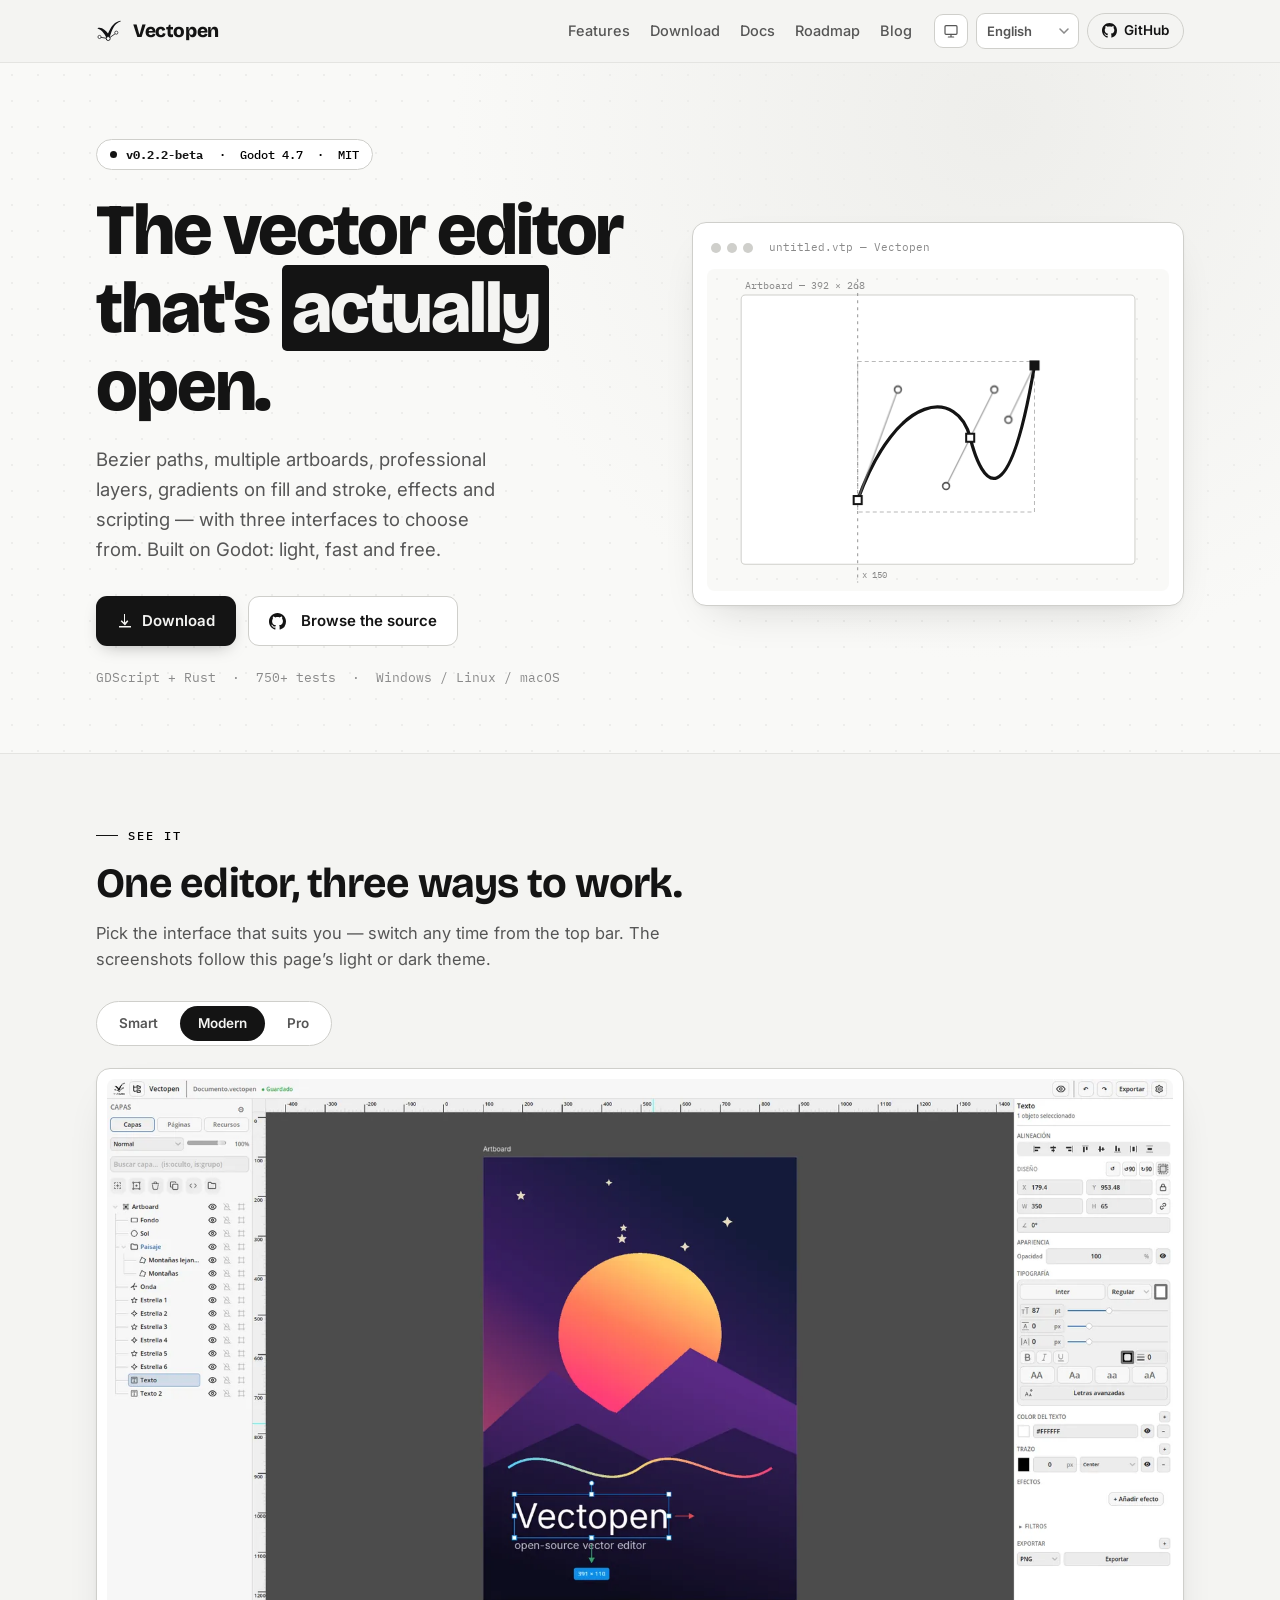
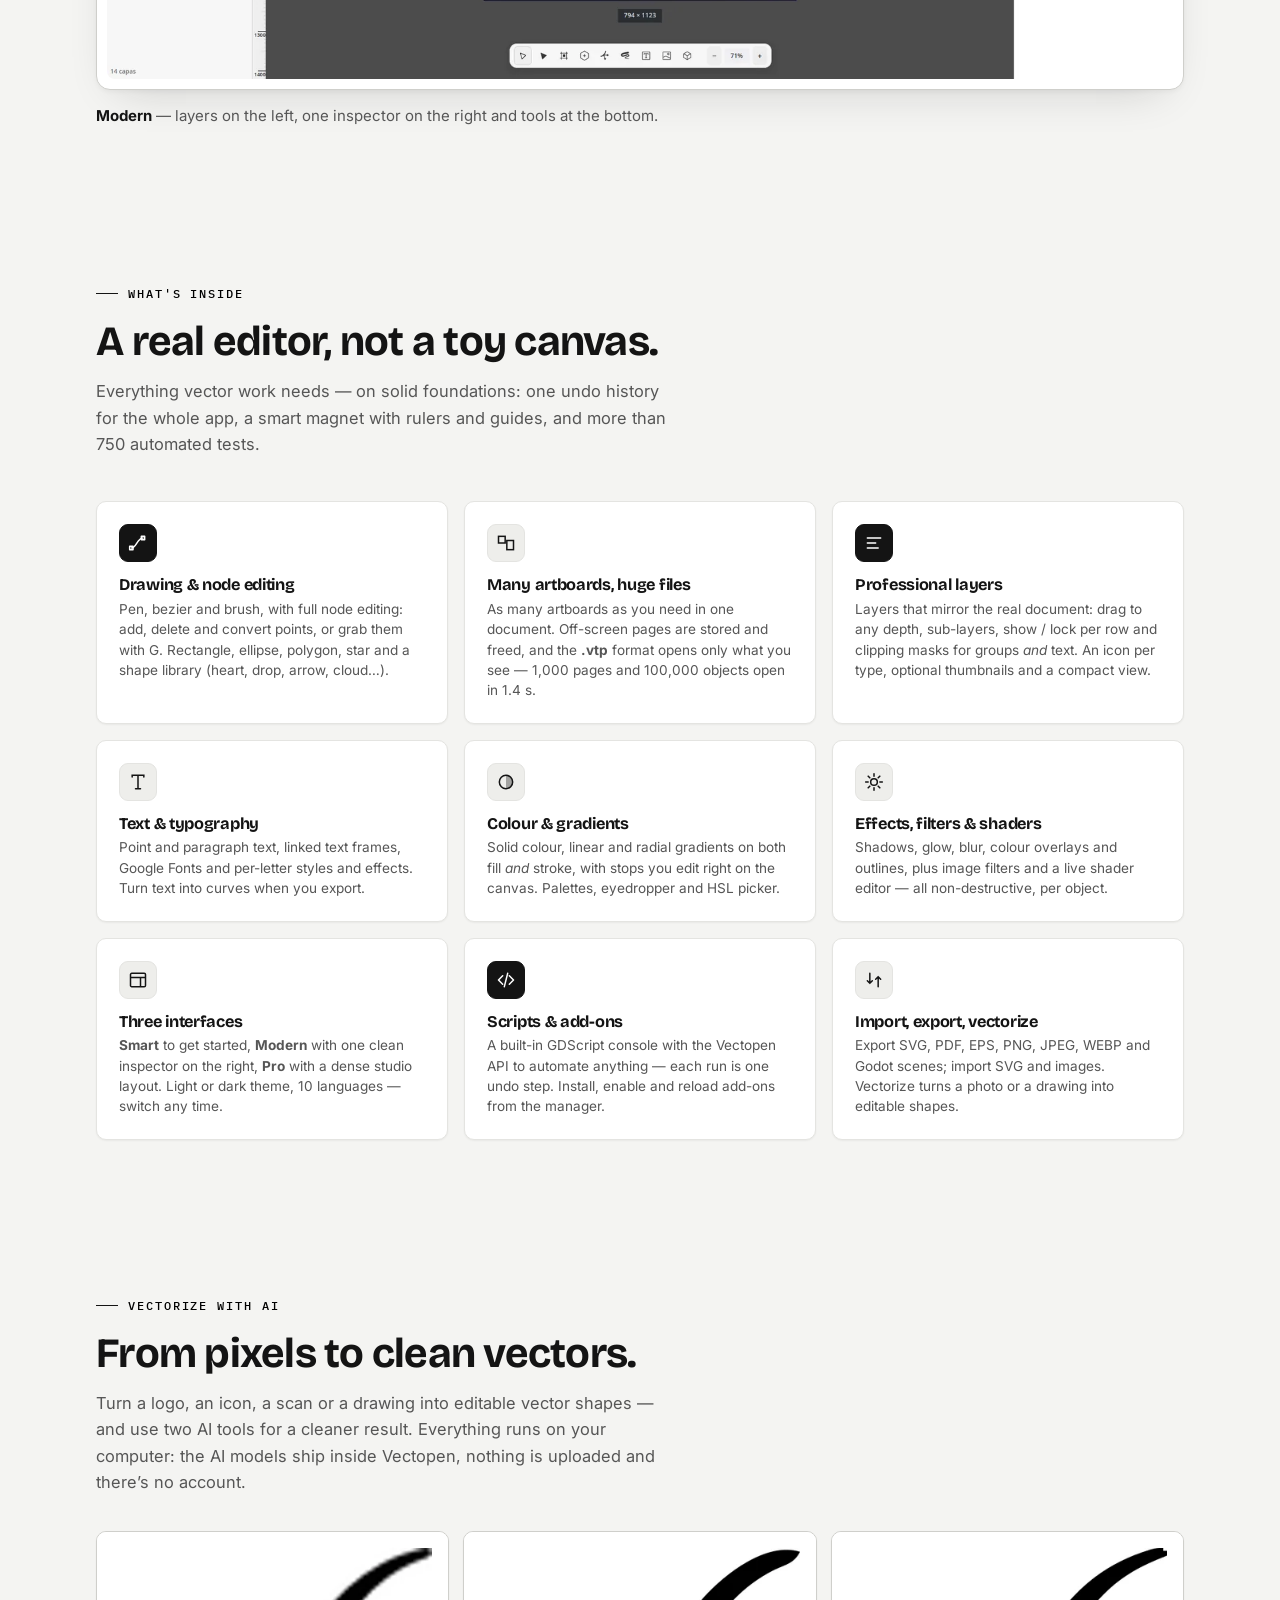
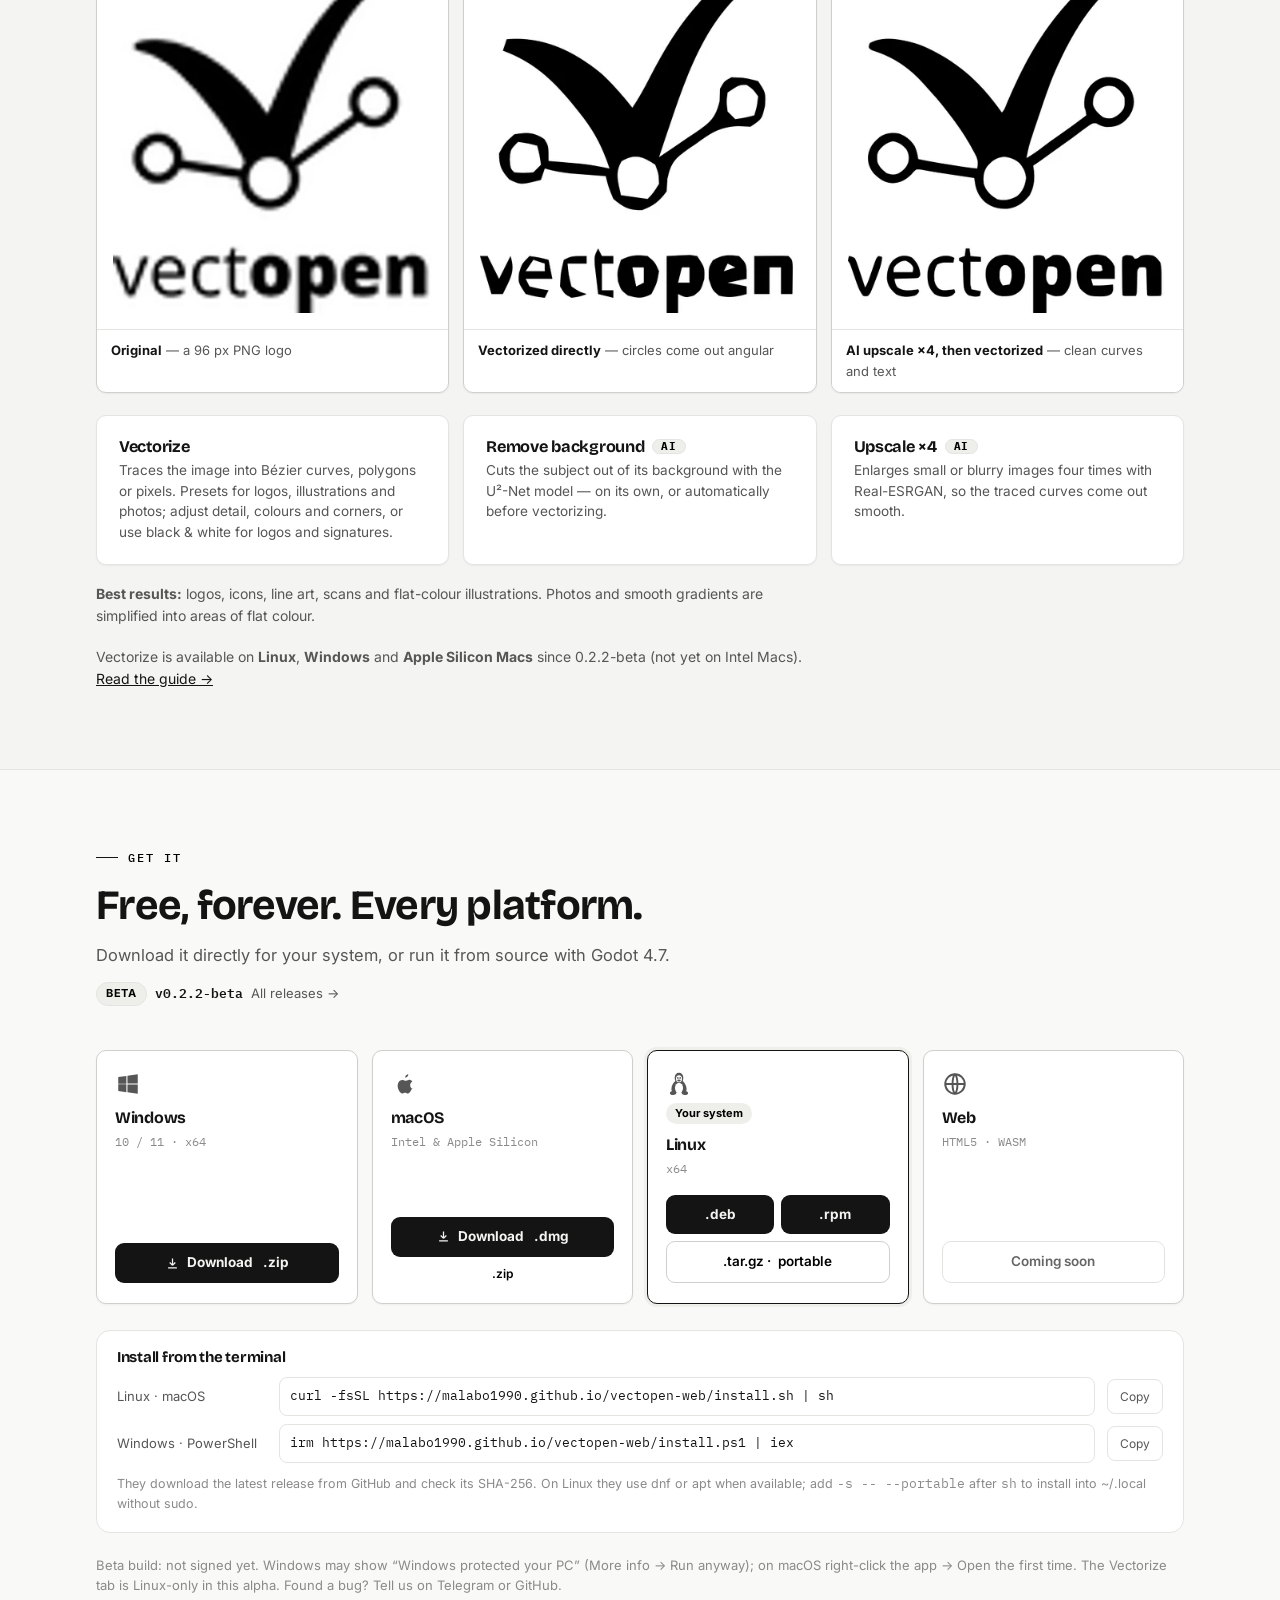
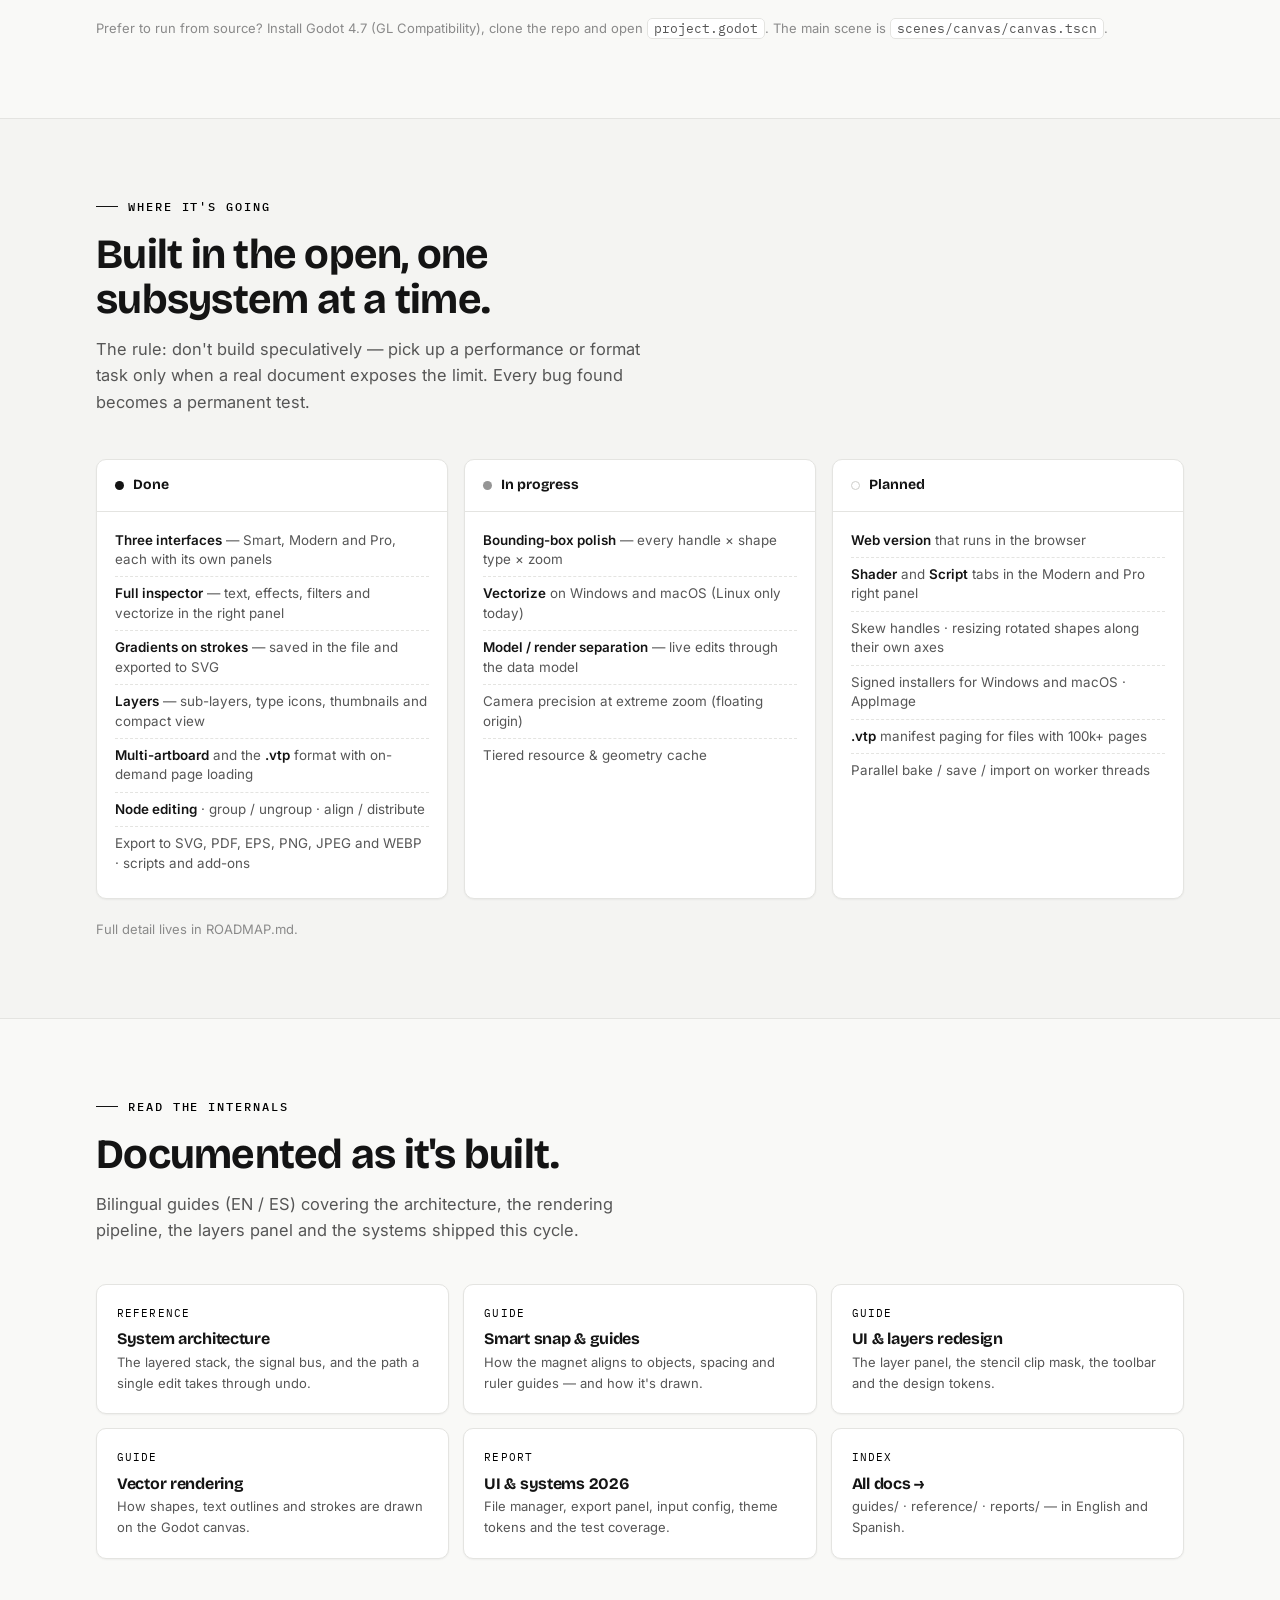
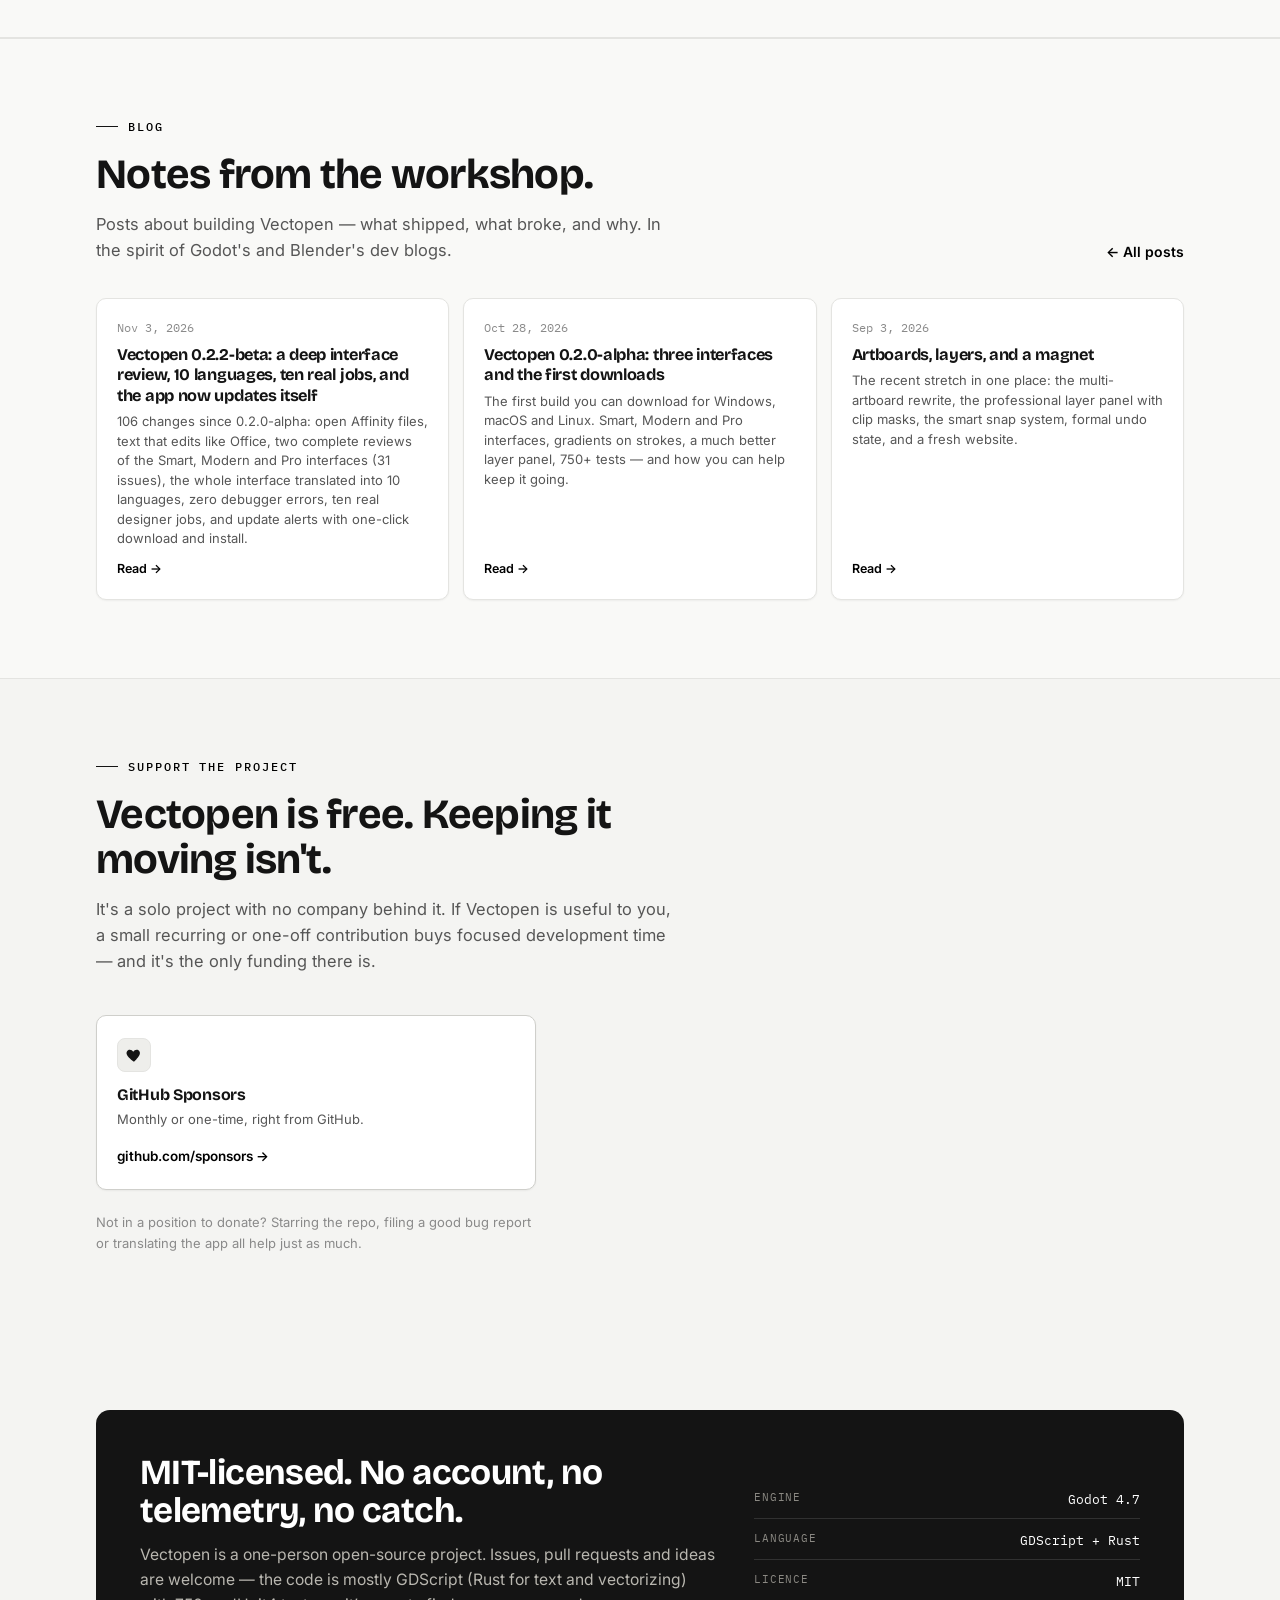
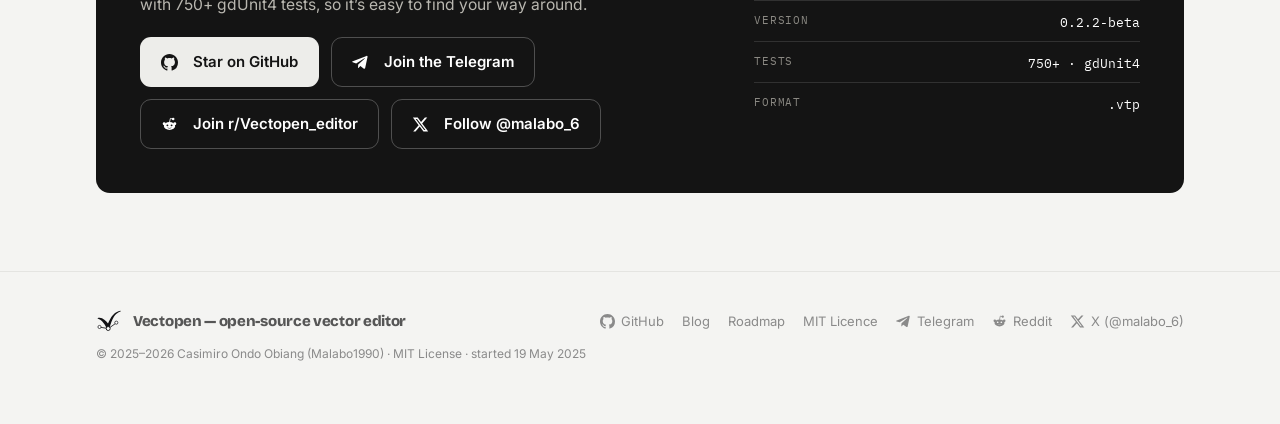
==== commit bede07ab: "Blog legible sin JavaScript: listado y páginas por artículo pre-renderizados al publicar; logo compl" ====
--- a/web/index.html
+++ b/web/index.html
@@ -610,7 +610,7 @@
 <footer>
   <div class="wrap foot-in">
     <span class="brand">
-      <svg class="logomark" viewBox="0 0 35 31" width="26" height="26" aria-hidden="true"><g transform="translate(-268.083 -498.615)"><path class="lm-swoosh" d="M282.118,523.24C281.195,520.222 277.013,515.111 275.044,513.419C274.945,513.334 273.04,511.481 270.881,511.072C270.503,511 270.557,510.899 270.23,510.617C270.393,510.469 270.498,510.265 270.661,510.117C270.667,510.112 271.728,509.793 272.892,509.882C277.366,510.222 281.733,513.812 284.248,517.571C285.167,515.396 286.308,512.985 287.583,510.872C290.112,506.679 294.107,501.703 300.722,500.449C300.795,500.435 300.873,500.382 300.942,500.409C301.254,500.529 301.195,500.632 301.505,500.752C301.344,500.9 301.323,501.163 301.162,501.312C300.923,501.533 296.197,502.223 292.169,508.513C289.34,512.929 287.609,518.8 286.423,523.234C286.435,523.896 286.318,524.489 286.055,524.984C284.748,527.441 281.627,526.228 281.897,524.005C281.905,523.937 281.981,523.667 282.118,523.24Z"/></g></svg>
+      <svg class="logomark" viewBox="0 0 35 31" width="26" height="26" aria-hidden="true"><g transform="translate(-268.083 -498.615)"><path class="lm-swoosh" d="M282.118,523.24C281.195,520.222 277.013,515.111 275.044,513.419C274.945,513.334 273.04,511.481 270.881,511.072C270.503,511 270.557,510.899 270.23,510.617C270.393,510.469 270.498,510.265 270.661,510.117C270.667,510.112 271.728,509.793 272.892,509.882C277.366,510.222 281.733,513.812 284.248,517.571C285.167,515.396 286.308,512.985 287.583,510.872C290.112,506.679 294.107,501.703 300.722,500.449C300.795,500.435 300.873,500.382 300.942,500.409C301.254,500.529 301.195,500.632 301.505,500.752C301.344,500.9 301.323,501.163 301.162,501.312C300.923,501.533 296.197,502.223 292.169,508.513C289.34,512.929 287.609,518.8 286.423,523.234C286.435,523.896 286.318,524.489 286.055,524.984C284.748,527.441 281.627,526.228 281.897,524.005C281.905,523.937 281.981,523.667 282.118,523.24Z"/><path class="lm-line" d="M284.811,524.256L293.701,517.917"/><path class="lm-line" d="M282.229,522.133L272.651,520.59" transform="translate(2.25866 2.12231)"/><circle class="lm-node" cx="283.98" cy="524.256" r="7.468" transform="matrix(0.282308,0,0,0.282308,215.263,368.353)"/><circle class="lm-node" cx="283.98" cy="524.256" r="7.468" transform="matrix(0.282308,0,0,0.282308,192.632,374.146)"/><circle class="lm-node" cx="283.98" cy="524.256" r="7.468" transform="matrix(0.356531,0,0,0.356531,183.24,337.342)"/></g></svg>
       <span data-i18n="foot.brand">Vectopen &mdash; open-source vector editor</span>
     </span>
     <div class="foot-links">
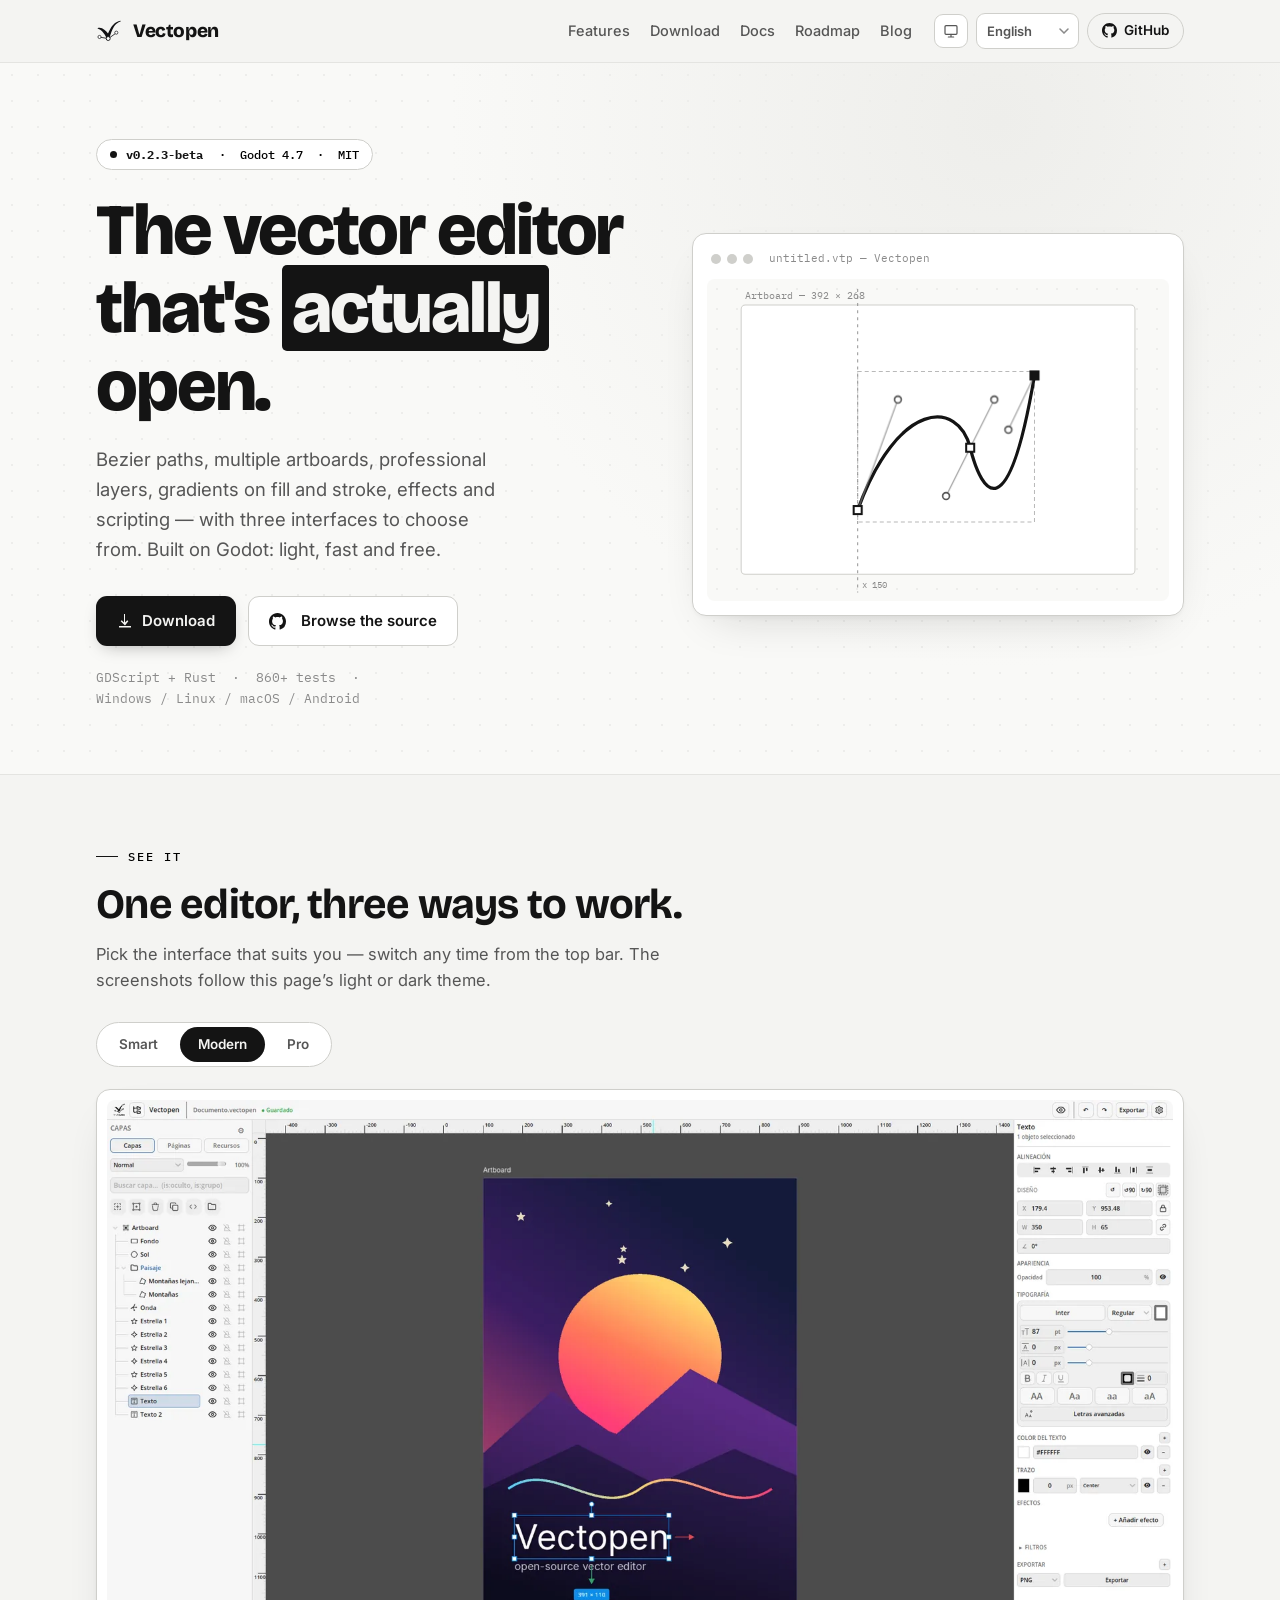
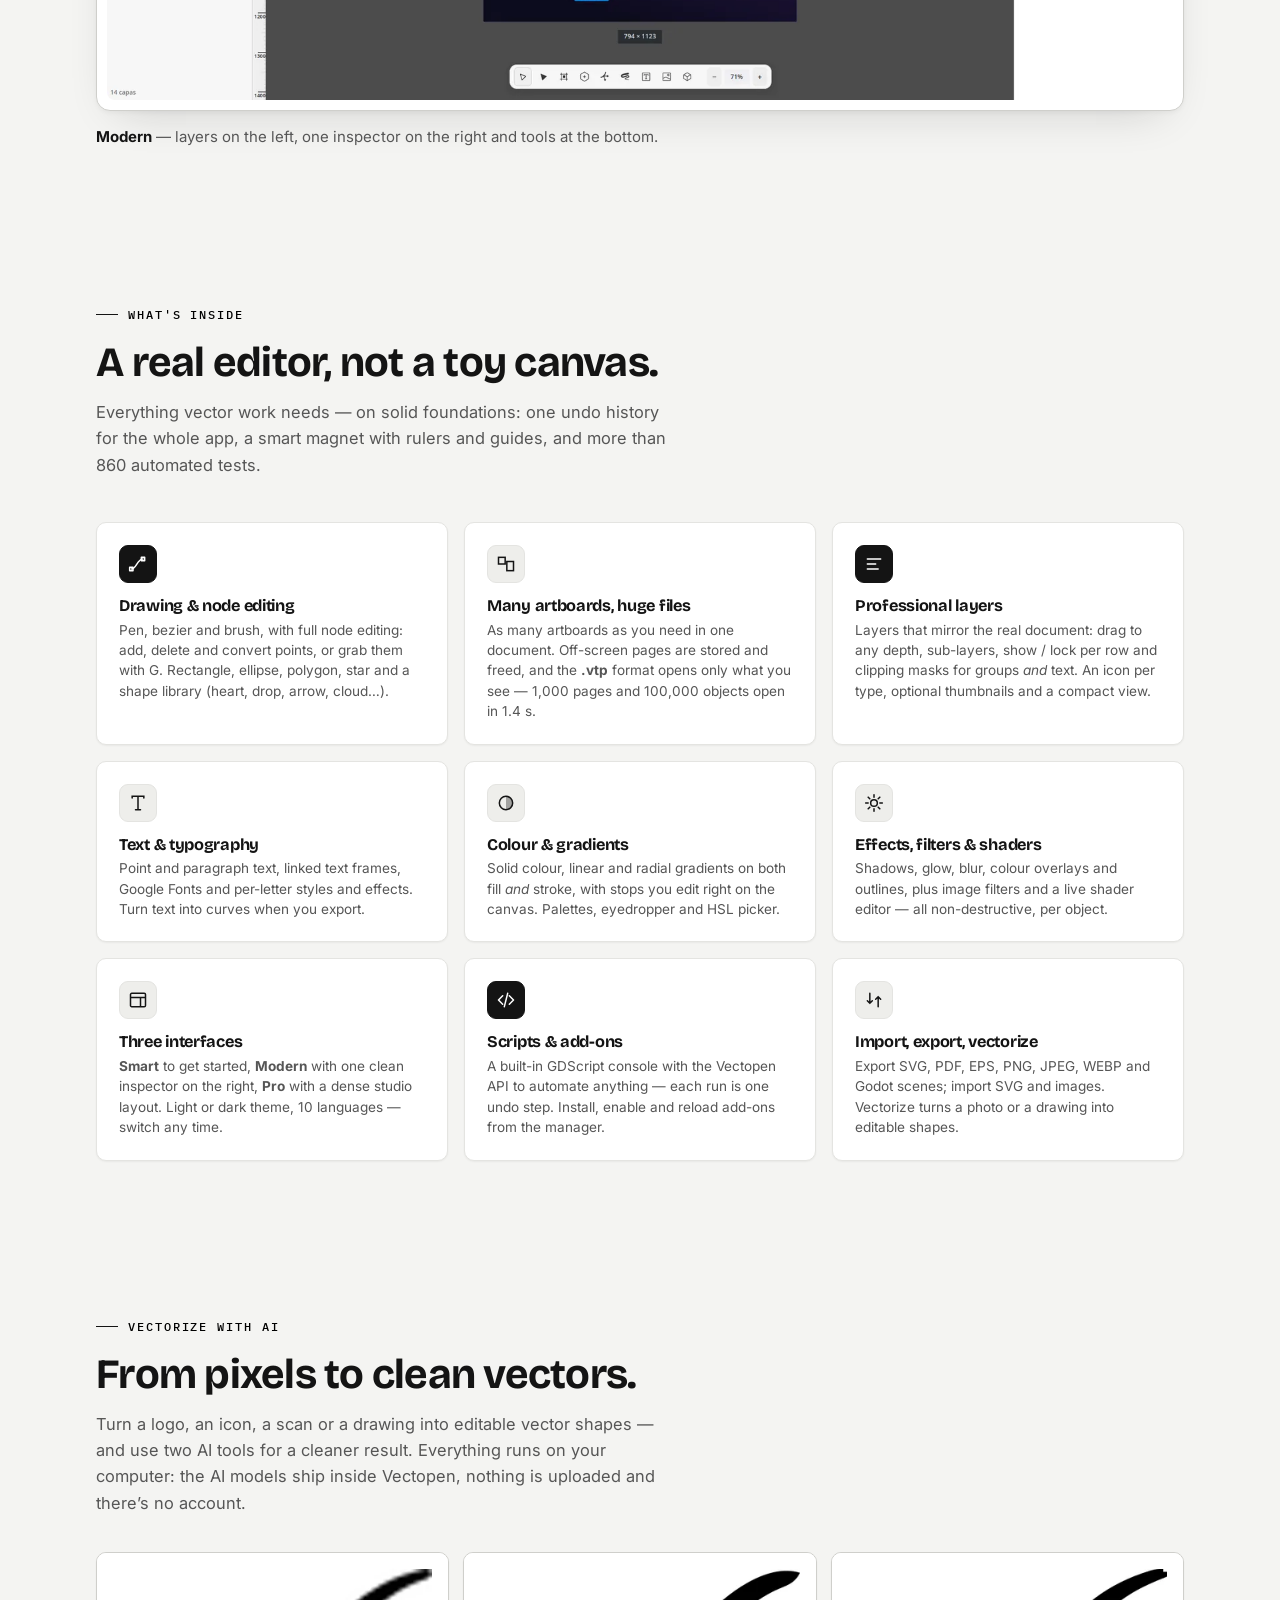
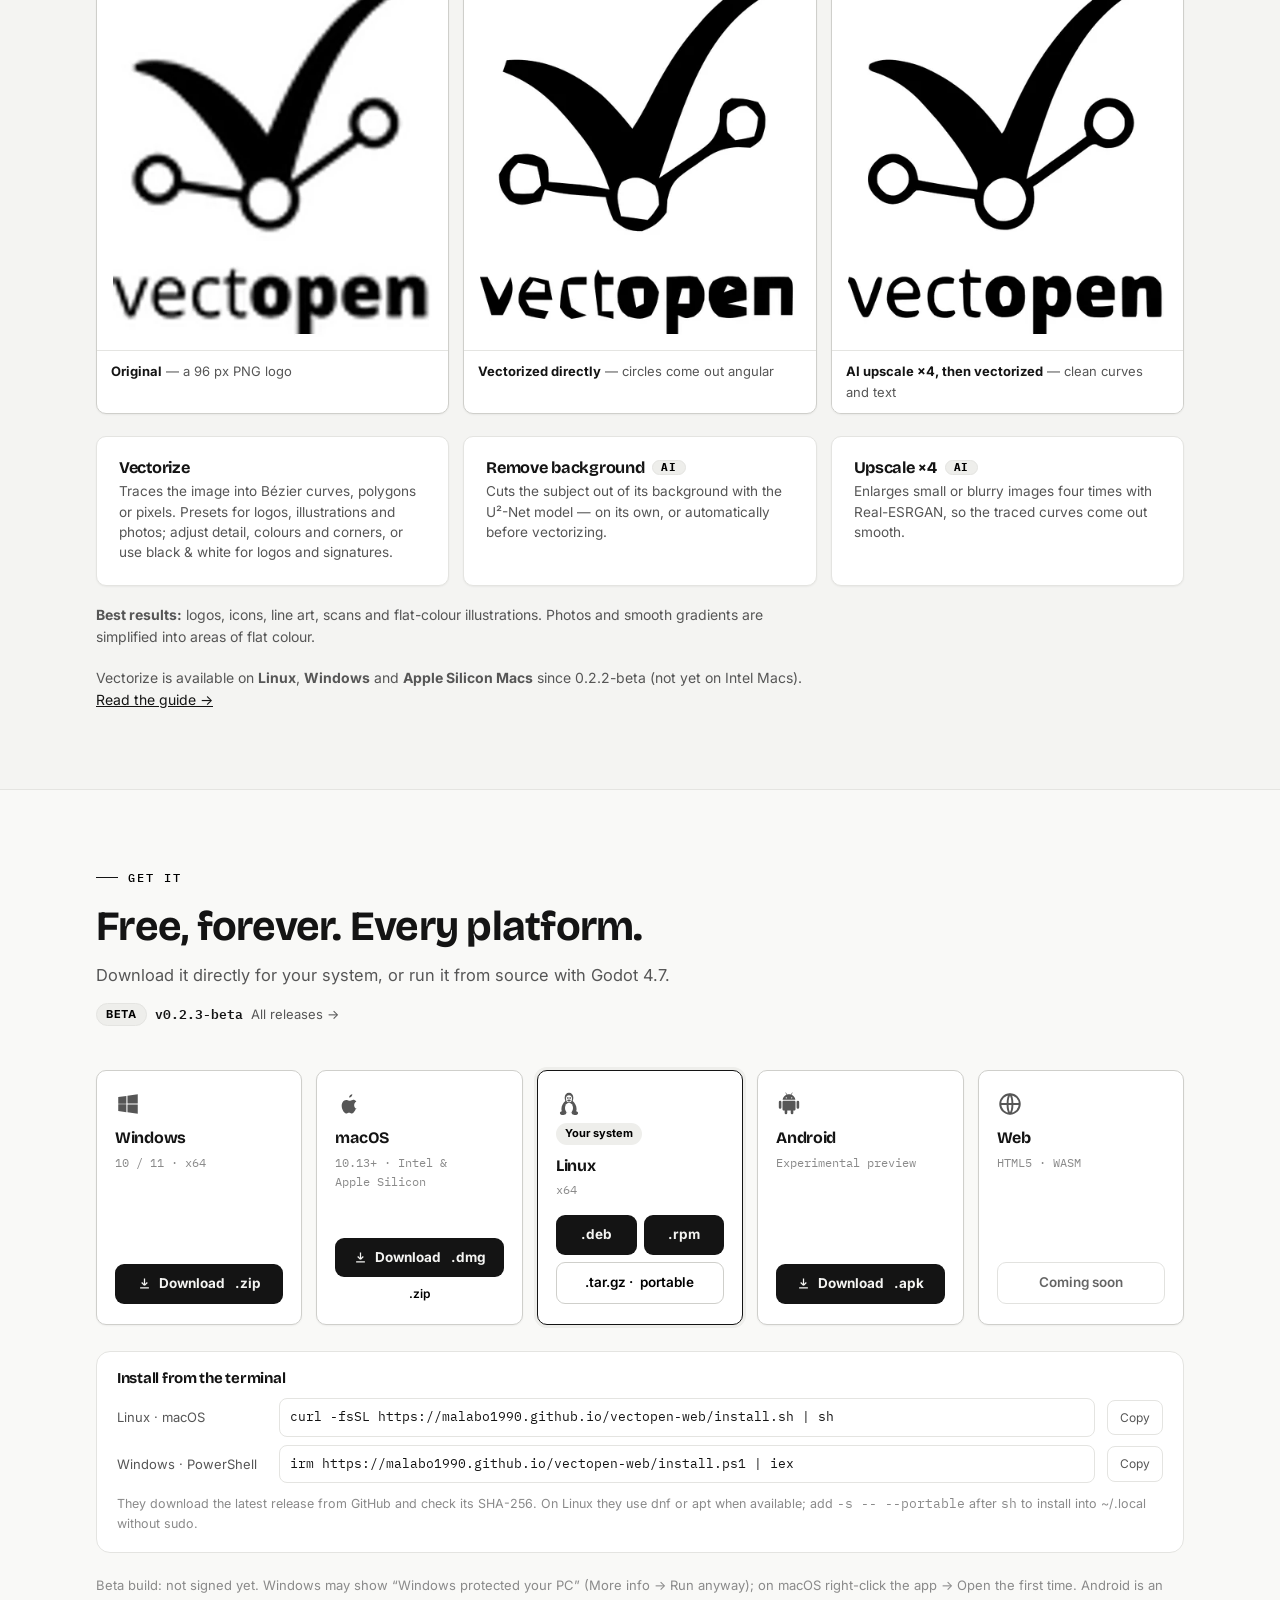
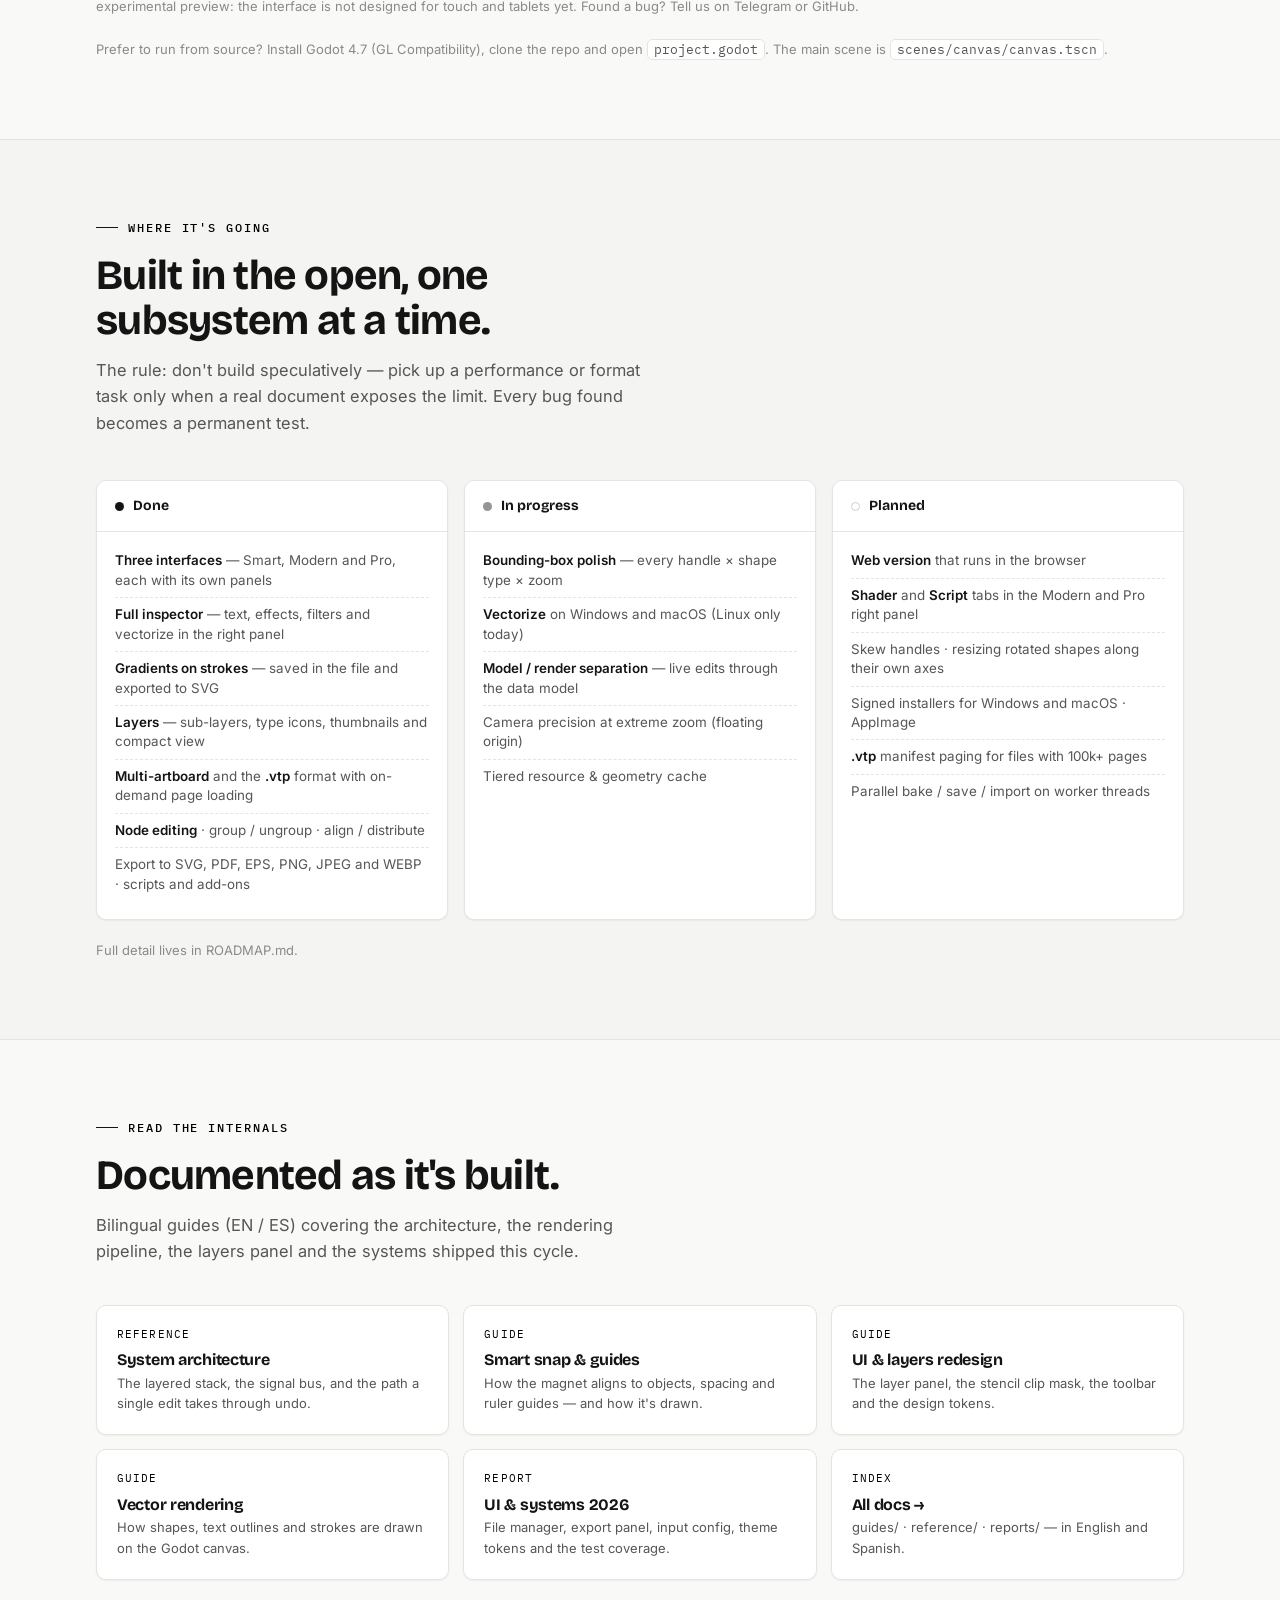
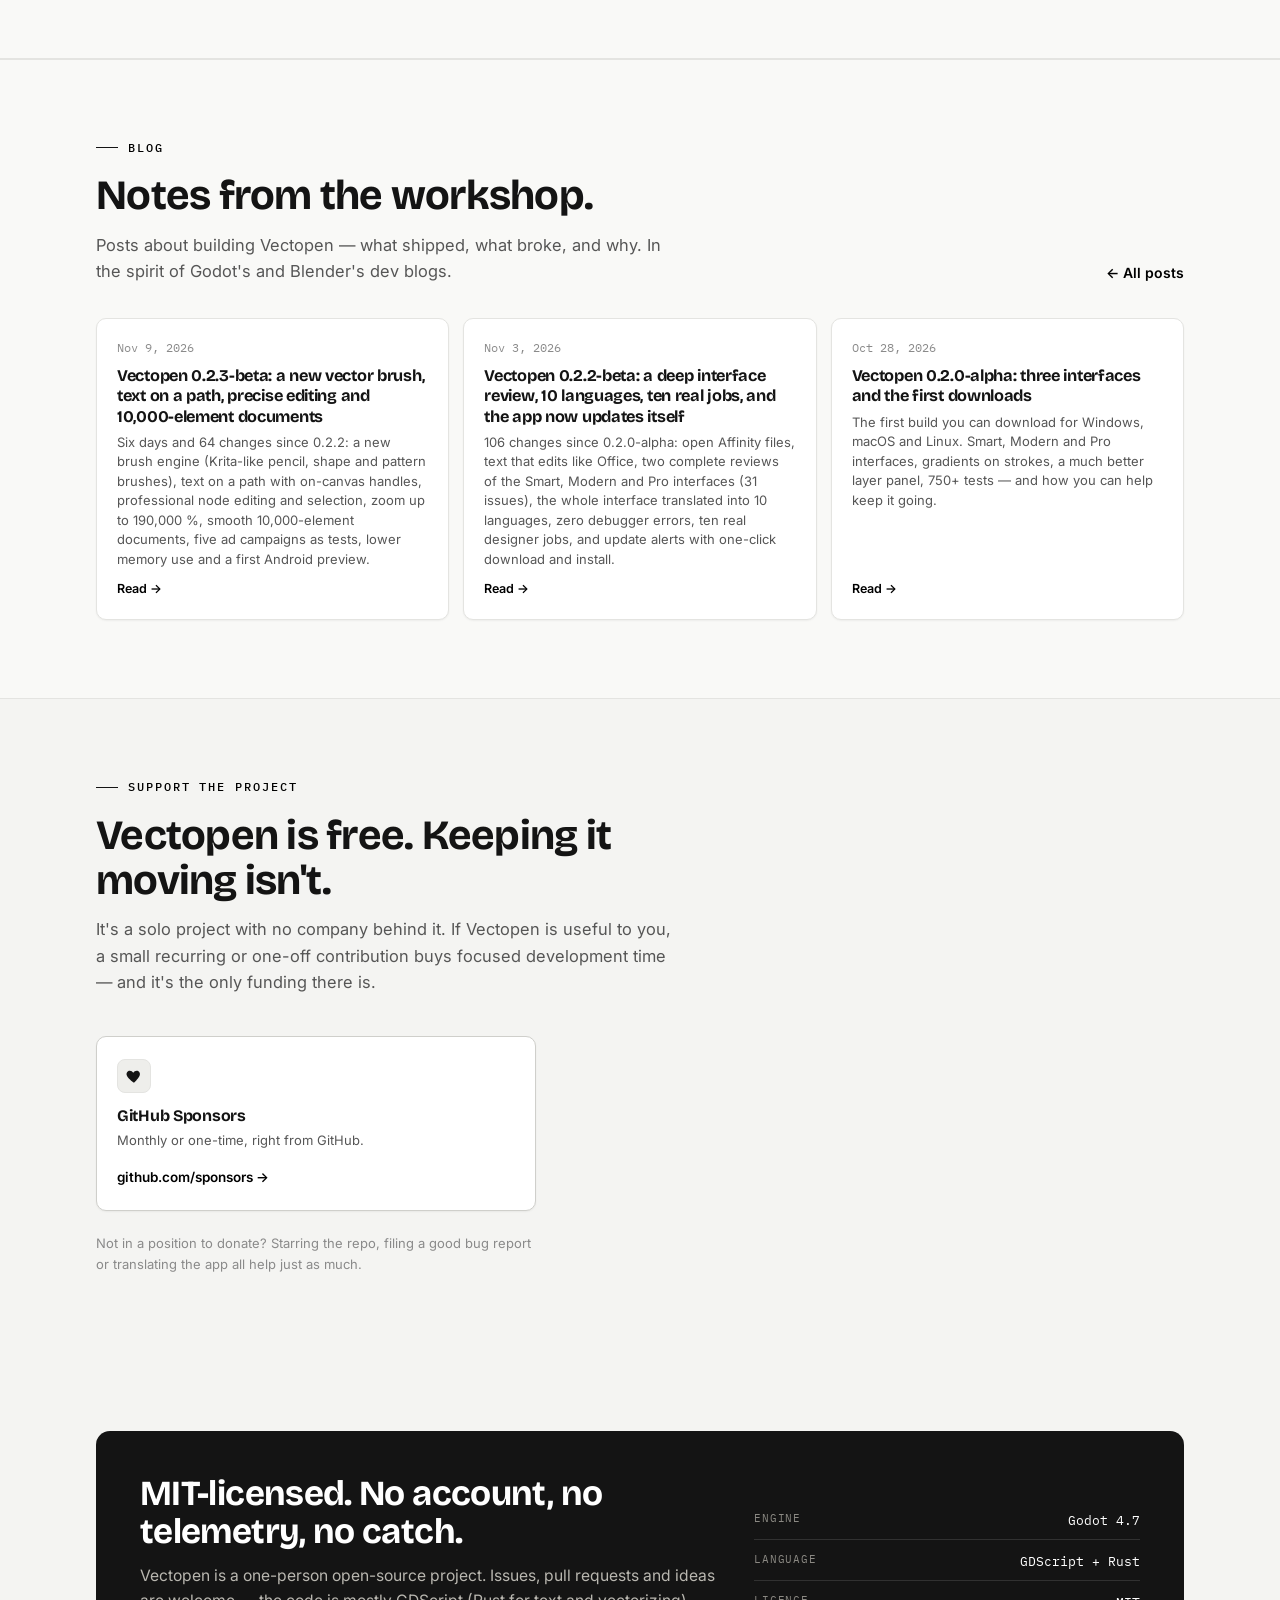
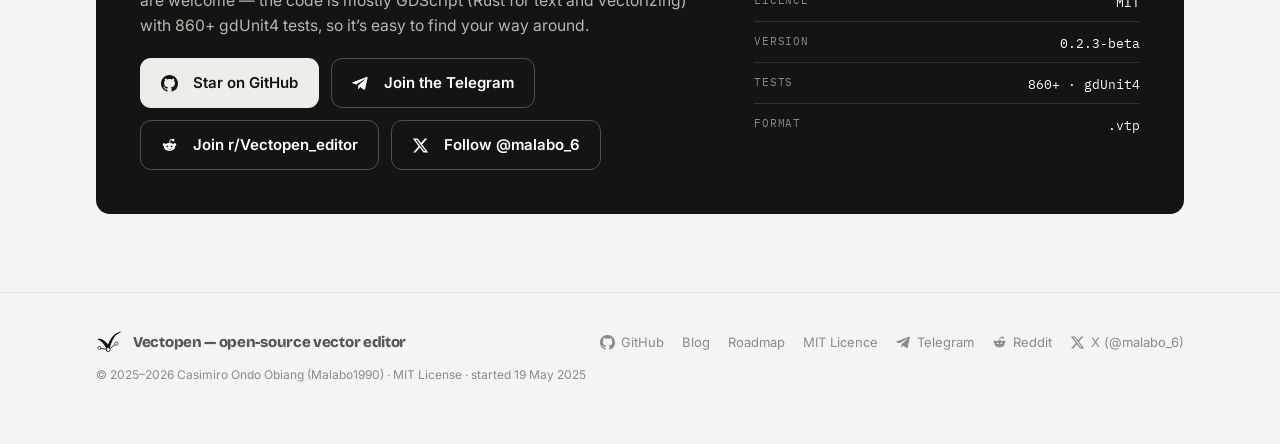
==== commit 26c4aaec: "Vectopen 0.2.3-beta: artículo del blog, Android en descargas y web al día con cada versión - Blog (E" ====
--- a/web/index.html
+++ b/web/index.html
@@ -99,7 +99,8 @@
 
 /* ---------- download ---------- */
 .dl-wrap{background:var(--surface-2);border-top:1px solid var(--line);border-bottom:1px solid var(--line)}
-.dl-grid{display:grid;grid-template-columns:repeat(4,1fr);gap:14px;margin-top:44px}
+.dl-grid{display:grid;grid-template-columns:repeat(5,1fr);gap:14px;margin-top:44px}
+@media (max-width:1100px){.dl-grid{grid-template-columns:repeat(3,1fr)}}
 .dl{border:1px solid var(--line-2);border-radius:var(--radius-sm);background:var(--surface);padding:20px 18px;display:flex;flex-direction:column;gap:6px;box-shadow:var(--shadow-sm)}
 .dl svg{width:26px;height:26px;color:var(--ink-2)}
 .dl h4{font-size:1rem;font-weight:700;margin-top:6px}
@@ -219,7 +220,7 @@
 .foot-links a{display:inline-flex;align-items:center}
 .cta-row .btn .sico{width:17px;height:17px}
 </style>
-<script type="application/ld+json">{"@context": "https://schema.org", "@type": "SoftwareApplication", "name": "Vectopen", "applicationCategory": "DesignApplication", "operatingSystem": "Windows 10, Windows 11, macOS, Linux", "softwareVersion": "0.2.2-beta", "license": "https://opensource.org/licenses/MIT", "offers": {"@type": "Offer", "price": "0", "priceCurrency": "USD"}, "url": "https://malabo1990.github.io/vectopen-web/", "downloadUrl": "https://github.com/malabo1990/-Vectopen/releases", "codeRepository": "https://github.com/malabo1990/-Vectopen", "softwareHelp": "https://malabo1990.github.io/vectopen-web/docs/", "description": "Free, open-source vector graphics editor built with Godot.", "featureList": ["Bézier paths and node editing", "Multiple artboards and large documents (.vtp)", "Professional layers with thumbnails and clipping masks", "Fill and stroke gradients", "Effects, image filters and a live shader editor", "GDScript scripting and add-ons", "MCP server for AI agents", "Image vectorizing (VTracer): Bézier, polygon or pixel output", "AI background removal (U²-Net), offline", "AI ×4 upscaling (Real-ESRGAN), offline", "Export to SVG, PDF, EPS, PNG, JPEG, WEBP", "Three interfaces: Smart, Modern and Pro", "10 interface languages"], "author": {"@type": "Person", "name": "Casimiro Ondo Obiang", "alternateName": "Malabo1990", "url": "https://github.com/malabo1990", "sameAs": ["https://x.com/malabo_6"]}, "creator": {"@type": "Person", "name": "Casimiro Ondo Obiang", "alternateName": "Malabo1990", "url": "https://github.com/malabo1990"}, "copyrightHolder": {"@type": "Person", "name": "Casimiro Ondo Obiang", "alternateName": "Malabo1990", "url": "https://github.com/malabo1990"}, "copyrightYear": "2025", "dateCreated": "2025-05-19", "datePublished": "2026-10-28", "sameAs": ["https://github.com/malabo1990/-Vectopen", "https://www.reddit.com/r/Vectopen_editor/", "https://t.me/vectopen"]}</script>
+<script type="application/ld+json">{"@context": "https://schema.org", "@type": "SoftwareApplication", "name": "Vectopen", "applicationCategory": "DesignApplication", "operatingSystem": "Windows 10, Windows 11, macOS 10.13+, Linux, Android", "softwareVersion": "0.2.3-beta", "license": "https://opensource.org/licenses/MIT", "offers": {"@type": "Offer", "price": "0", "priceCurrency": "USD"}, "url": "https://malabo1990.github.io/vectopen-web/", "downloadUrl": "https://github.com/malabo1990/-Vectopen/releases", "codeRepository": "https://github.com/malabo1990/-Vectopen", "softwareHelp": "https://malabo1990.github.io/vectopen-web/docs/", "description": "Free, open-source vector graphics editor built with Godot.", "featureList": ["Bézier paths and node editing", "Multiple artboards and large documents (.vtp)", "Professional layers with thumbnails and clipping masks", "Fill and stroke gradients", "Effects, image filters and a live shader editor", "GDScript scripting and add-ons", "MCP server for AI agents", "Image vectorizing (VTracer): Bézier, polygon or pixel output", "AI background removal (U²-Net), offline", "AI ×4 upscaling (Real-ESRGAN), offline", "Export to SVG, PDF, EPS, PNG, JPEG, WEBP", "Three interfaces: Smart, Modern and Pro", "10 interface languages"], "author": {"@type": "Person", "name": "Casimiro Ondo Obiang", "alternateName": "Malabo1990", "url": "https://github.com/malabo1990", "sameAs": ["https://x.com/malabo_6"]}, "creator": {"@type": "Person", "name": "Casimiro Ondo Obiang", "alternateName": "Malabo1990", "url": "https://github.com/malabo1990"}, "copyrightHolder": {"@type": "Person", "name": "Casimiro Ondo Obiang", "alternateName": "Malabo1990", "url": "https://github.com/malabo1990"}, "copyrightYear": "2025", "dateCreated": "2025-05-19", "datePublished": "2026-10-28", "dateModified": "2026-11-09", "sameAs": ["https://github.com/malabo1990/-Vectopen", "https://www.reddit.com/r/Vectopen_editor/", "https://t.me/vectopen"]}</script>
 </head>
 <body>
 
@@ -255,7 +256,7 @@
 <section class="hero">
   <div class="wrap hero-grid">
     <div>
-      <span class="tag"><span class="dot"></span> <b data-dl-version>v0.2.2-beta</b> &nbsp;&middot;&nbsp; Godot&nbsp;4.7 &nbsp;&middot;&nbsp; MIT</span>
+      <span class="tag"><span class="dot"></span> <b data-dl-version>v0.2.3-beta</b> &nbsp;&middot;&nbsp; Godot&nbsp;4.7 &nbsp;&middot;&nbsp; MIT</span>
       <h1 class="hero-h" data-i18n="hero.title">The vector editor<br>that's <em>actually</em> open.</h1>
       <p class="sub" data-i18n="hero.sub">Bezier paths, multiple artboards, professional layers, gradients on fill and stroke, effects and scripting &mdash; with three interfaces to choose from. Built on Godot: light, fast and free.</p>
       <div class="cta-row">
@@ -265,7 +266,7 @@
         </a>
         <a class="btn btn-ghost" href="https://github.com/malabo1990/-Vectopen" target="_blank" rel="noopener"><svg class="sico" viewBox="0 0 16 16" aria-hidden="true"><path d="M8 0C3.58 0 0 3.58 0 8c0 3.54 2.29 6.53 5.47 7.59.4.07.55-.17.55-.38 0-.19-.01-.82-.01-1.49-2.01.37-2.53-.49-2.69-.94-.09-.23-.48-.94-.82-1.13-.28-.15-.68-.52-.01-.53.63-.01 1.08.58 1.23.82.72 1.21 1.87.87 2.33.66.07-.52.28-.87.51-1.07-1.78-.2-3.64-.89-3.64-3.95 0-.87.31-1.59.82-2.15-.08-.2-.36-1.02.08-2.12 0 0 .67-.21 2.2.82.64-.18 1.32-.27 2-.27.68 0 1.36.09 2 .27 1.53-1.04 2.2-.82 2.2-.82.44 1.1.16 1.92.08 2.12.51.56.82 1.27.82 2.15 0 3.07-1.87 3.75-3.65 3.95.29.25.54.73.54 1.48 0 1.07-.01 1.93-.01 2.2 0 .21.15.46.55.38A8.01 8.01 0 0 0 16 8c0-4.42-3.58-8-8-8z"/></svg><span data-i18n="hero.source">Browse the source</span></a>
       </div>
-      <p class="hero-meta" data-i18n="hero.meta"><span>GDScript + Rust</span> &nbsp;&middot;&nbsp; <span>750+ tests</span> &nbsp;&middot;&nbsp; <span>Windows / Linux / macOS</span></p>
+      <p class="hero-meta" data-i18n="hero.meta"><span>GDScript + Rust</span> &nbsp;&middot;&nbsp; <span>860+ tests</span> &nbsp;&middot;&nbsp; <span>Windows / Linux / macOS / Android</span></p>
     </div>
 
     <div class="mock rise" style="animation-delay:.1s">
@@ -334,7 +335,7 @@
   <div class="wrap">
     <div class="sec-eyebrow" data-i18n="feat.eyebrow">What's inside</div>
     <h2 class="sec-h" data-i18n="feat.h">A real editor, not a toy canvas.</h2>
-    <p class="sec-lead" data-i18n="feat.lead">Everything vector work needs &mdash; on solid foundations: one undo history for the whole app, a smart magnet with rulers and guides, and more than 750 automated tests.</p>
+    <p class="sec-lead" data-i18n="feat.lead">Everything vector work needs &mdash; on solid foundations: one undo history for the whole app, a smart magnet with rulers and guides, and more than 860 automated tests.</p>
     <div class="feat-grid">
       <div class="feat node">
         <div class="ico"><svg viewBox="0 0 24 24" fill="none" stroke="currentColor" stroke-width="1.8" stroke-linecap="round" stroke-linejoin="round"><path d="M4 18C10 18 11 6 18 6"/><rect x="2" y="16" width="4" height="4"/><rect x="16" y="4" width="4" height="4"/></svg></div>
@@ -413,23 +414,23 @@
       <div class="sec-eyebrow" data-i18n="dl.eyebrow">Get it</div>
       <h2 class="sec-h" data-i18n="dl.h">Free, forever. Every platform.</h2>
       <p class="sec-lead" data-i18n="dl.lead">Grab a build from GitHub Releases, or run it from source with Godot 4.7 &mdash; no build tools, no .NET, pure GDScript.</p>
-      <div class="dl-ver"><span class="pill" data-i18n="dl.alpha">Beta</span> <b data-dl-version>v0.2.2-beta</b> <a href="https://github.com/malabo1990/-Vectopen/releases" target="_blank" rel="noopener" data-i18n="dl.allreleases">All releases &rarr;</a></div>
+      <div class="dl-ver"><span class="pill" data-i18n="dl.alpha">Beta</span> <b data-dl-version>v0.2.3-beta</b> <a href="https://github.com/malabo1990/-Vectopen/releases" target="_blank" rel="noopener" data-i18n="dl.allreleases">All releases &rarr;</a></div>
       <div class="dl-grid">
         <div class="dl" data-os="windows">
           <svg viewBox="0 0 24 24" fill="currentColor" aria-hidden="true"><path d="M3 5.5l7.5-1v7.3H3V5.5zm0 13l7.5 1v-7.2H3v6.2zm8.5 1.1L21 21v-8.6h-9.5v7.2zM11.5 4.4L21 3v8.6h-9.5V4.4z"/></svg>
           <span class="you-tag" data-i18n="dl.you">Your system</span>
           <h4>Windows</h4><span class="st">10 / 11 &middot; x64</span>
           <div class="btns">
-            <a class="dlb" data-asset="windows-x64.zip" href="https://github.com/malabo1990/-Vectopen/releases/download/v0.2.2-beta/Vectopen-0.2.2-beta-windows-x64.zip"><svg viewBox="0 0 24 24" fill="none" stroke="currentColor" stroke-width="2" aria-hidden="true"><path d="M12 4v11m0 0l-4.5-4.5M12 15l4.5-4.5M5 19h14"/></svg><span data-i18n="dl.get">Download</span>&nbsp;.zip</a>
+            <a class="dlb" data-asset="windows-x64.zip" href="https://github.com/malabo1990/-Vectopen/releases/download/v0.2.3-beta/Vectopen-0.2.3-beta-windows-x64.zip"><svg viewBox="0 0 24 24" fill="none" stroke="currentColor" stroke-width="2" aria-hidden="true"><path d="M12 4v11m0 0l-4.5-4.5M12 15l4.5-4.5M5 19h14"/></svg><span data-i18n="dl.get">Download</span>&nbsp;.zip</a>
           </div>
         </div>
         <div class="dl" data-os="mac">
           <svg viewBox="0 0 24 24" fill="currentColor" aria-hidden="true"><path d="M16 3c0 1.7-1.4 3.2-3 3 0-1.7 1.5-3 3-3zm3.5 13c-.6 1.4-1.3 2.7-2.3 3.8-.9 1-1.6 1.2-2.7.7-1.1-.5-2-.5-3.1 0-1.1.5-1.9.3-2.7-.6-2.4-2.6-3.5-7.4-1.4-10 .9-1.2 2.2-1.9 3.6-1.6 1.2.2 1.8.7 2.6.7.8 0 1.5-.6 2.9-.8 1.3-.1 2.5.5 3.3 1.4-2.9 1.8-2.4 5.7.1 6.8z"/></svg>
           <span class="you-tag" data-i18n="dl.you">Your system</span>
-          <h4>macOS</h4><span class="st">Intel &amp; Apple&nbsp;Silicon</span>
+          <h4>macOS</h4><span class="st">10.13+ &middot; Intel &amp; Apple&nbsp;Silicon</span>
           <div class="btns">
-            <a class="dlb" data-asset="macos-universal.dmg" href="https://github.com/malabo1990/-Vectopen/releases/download/v0.2.2-beta/Vectopen-0.2.2-beta-macos-universal.dmg"><svg viewBox="0 0 24 24" fill="none" stroke="currentColor" stroke-width="2" aria-hidden="true"><path d="M12 4v11m0 0l-4.5-4.5M12 15l4.5-4.5M5 19h14"/></svg><span data-i18n="dl.get">Download</span>&nbsp;.dmg</a>
-            <span class="more"><a data-asset="macos-universal.zip" href="https://github.com/malabo1990/-Vectopen/releases/download/v0.2.2-beta/Vectopen-0.2.2-beta-macos-universal.zip">.zip</a></span>
+            <a class="dlb" data-asset="macos-universal.dmg" href="https://github.com/malabo1990/-Vectopen/releases/download/v0.2.3-beta/Vectopen-0.2.3-beta-macos-universal.dmg"><svg viewBox="0 0 24 24" fill="none" stroke="currentColor" stroke-width="2" aria-hidden="true"><path d="M12 4v11m0 0l-4.5-4.5M12 15l4.5-4.5M5 19h14"/></svg><span data-i18n="dl.get">Download</span>&nbsp;.dmg</a>
+            <span class="more"><a data-asset="macos-universal.zip" href="https://github.com/malabo1990/-Vectopen/releases/download/v0.2.3-beta/Vectopen-0.2.3-beta-macos-universal.zip">.zip</a></span>
           </div>
         </div>
         <div class="dl" data-os="linux">
@@ -438,10 +439,18 @@
           <h4>Linux</h4><span class="st">x64</span>
           <div class="btns">
             <div class="row">
-              <a class="dlb" data-asset="_amd64.deb" href="https://github.com/malabo1990/-Vectopen/releases/download/v0.2.2-beta/vectopen_0.2.2.beta-1_amd64.deb" title="Debian / Ubuntu / Mint">.deb</a>
-              <a class="dlb" data-asset=".x86_64.rpm" href="https://github.com/malabo1990/-Vectopen/releases/download/v0.2.2-beta/vectopen-0.2.2-1.beta.x86_64.rpm" title="Fedora / openSUSE">.rpm</a>
+              <a class="dlb" data-asset="_amd64.deb" href="https://github.com/malabo1990/-Vectopen/releases/download/v0.2.3-beta/vectopen_0.2.3.beta-1_amd64.deb" title="Debian / Ubuntu / Mint">.deb</a>
+              <a class="dlb" data-asset=".x86_64.rpm" href="https://github.com/malabo1990/-Vectopen/releases/download/v0.2.3-beta/vectopen-0.2.3-1.beta.x86_64.rpm" title="Fedora / openSUSE">.rpm</a>
             </div>
-            <a class="dlb alt" data-asset="linux-x86_64.tar.gz" href="https://github.com/malabo1990/-Vectopen/releases/download/v0.2.2-beta/Vectopen-0.2.2-beta-linux-x86_64.tar.gz">.tar.gz &middot; <span data-i18n="dl.portable">portable</span></a>
+            <a class="dlb alt" data-asset="linux-x86_64.tar.gz" href="https://github.com/malabo1990/-Vectopen/releases/download/v0.2.3-beta/Vectopen-0.2.3-beta-linux-x86_64.tar.gz">.tar.gz &middot; <span data-i18n="dl.portable">portable</span></a>
+          </div>
+        </div>
+        <div class="dl" data-os="android">
+          <svg viewBox="0 0 24 24" fill="currentColor" aria-hidden="true"><path d="M7.2 9h9.6c.7 0 1.2.5 1.2 1.2v6.6c0 .7-.5 1.2-1.2 1.2h-.8v2.3a1.2 1.2 0 0 1-2.4 0V18h-3.2v2.3a1.2 1.2 0 0 1-2.4 0V18h-.8c-.7 0-1.2-.5-1.2-1.2v-6.6C6 9.5 6.5 9 7.2 9zM3.8 9a1.2 1.2 0 0 1 1.2 1.2v5a1.2 1.2 0 0 1-2.4 0v-5A1.2 1.2 0 0 1 3.8 9zm16.4 0a1.2 1.2 0 0 1 1.2 1.2v5a1.2 1.2 0 0 1-2.4 0v-5A1.2 1.2 0 0 1 20.2 9zM6.1 8c.3-2.1 1.7-3.8 3.6-4.6L8.8 1.9a.3.3 0 1 1 .5-.3l.9 1.6c.6-.2 1.2-.3 1.8-.3s1.2.1 1.8.3l.9-1.6a.3.3 0 1 1 .5.3l-.9 1.5c1.9.8 3.3 2.5 3.6 4.6H6.1zm3.4-2.3a.6.6 0 1 0 0 1.2.6.6 0 0 0 0-1.2zm5 0a.6.6 0 1 0 0 1.2.6.6 0 0 0 0-1.2z"/></svg>
+          <span class="you-tag" data-i18n="dl.you">Your system</span>
+          <h4>Android</h4><span class="st" data-i18n="dl.android.st">Experimental preview</span>
+          <div class="btns">
+            <a class="dlb" data-asset="android.apk" href="https://github.com/malabo1990/-Vectopen/releases/download/v0.2.3-beta/Vectopen-0.2.3-beta-android.apk"><svg viewBox="0 0 24 24" fill="none" stroke="currentColor" stroke-width="2" aria-hidden="true"><path d="M12 4v11m0 0l-4.5-4.5M12 15l4.5-4.5M5 19h14"/></svg><span data-i18n="dl.get">Download</span>&nbsp;.apk</a>
           </div>
         </div>
         <div class="dl" data-os="web">
@@ -458,7 +467,7 @@
         <div class="cli-row"><span class="cli-os">Windows &middot; PowerShell</span><code>irm https://malabo1990.github.io/vectopen-web/install.ps1 | iex</code><button class="cli-copy" type="button" data-i18n="dl.cli.copy">Copy</button></div>
         <p class="cli-note" data-i18n="dl.cli.note">They download the latest release from GitHub and check its SHA-256. On Linux they use dnf or apt when available; add <code>-s -- --portable</code> after <code>sh</code> to install into ~/.local without sudo.</p>
       </div>
-      <p class="dl-note" data-i18n="dl.alphanote">Beta build: not signed yet. Windows may show &ldquo;Windows protected your PC&rdquo; (More info &rarr; Run anyway); on macOS right-click the app &rarr; Open the first time. The Vectorize tab is Linux-only in this alpha. Found a bug? Tell us on <a href="https://t.me/vectopen" target="_blank" rel="noopener">Telegram</a> or <a href="https://github.com/malabo1990/-Vectopen/issues" target="_blank" rel="noopener">GitHub</a>.</p>
+      <p class="dl-note" data-i18n="dl.alphanote">Beta build: not signed yet. Windows may show &ldquo;Windows protected your PC&rdquo; (More info &rarr; Run anyway); on macOS right-click the app &rarr; Open the first time. Android is an experimental preview: the interface is not designed for touch and tablets yet. Found a bug? Tell us on <a href="https://t.me/vectopen" target="_blank" rel="noopener">Telegram</a> or <a href="https://github.com/malabo1990/-Vectopen/issues" target="_blank" rel="noopener">GitHub</a>.</p>
       <p class="dl-note" data-i18n="dl.note">Prefer to run from source? Install <a href="https://godotengine.org/download/" target="_blank" rel="noopener">Godot 4.7</a> (GL Compatibility), clone the repo and open <code>project.godot</code>. The main scene is <code>scenes/canvas/canvas.tscn</code>.</p>
     </div>
   </section>
@@ -587,7 +596,7 @@
     <div class="oss">
       <div>
         <h2 data-i18n="oss.h">MIT-licensed. No account, no telemetry, no catch.</h2>
-        <p data-i18n="oss.p">Vectopen is a one-person open-source project. Issues, pull requests and ideas are welcome &mdash; the code is mostly GDScript (Rust for text and vectorizing) with 750+ gdUnit4 tests, so it&rsquo;s easy to find your way around.</p>
+        <p data-i18n="oss.p">Vectopen is a one-person open-source project. Issues, pull requests and ideas are welcome &mdash; the code is mostly GDScript (Rust for text and vectorizing) with 860+ gdUnit4 tests, so it&rsquo;s easy to find your way around.</p>
         <div class="cta-row">
           <a class="btn btn-primary" href="https://github.com/malabo1990/-Vectopen" target="_blank" rel="noopener"><svg class="sico" viewBox="0 0 16 16" aria-hidden="true"><path d="M8 0C3.58 0 0 3.58 0 8c0 3.54 2.29 6.53 5.47 7.59.4.07.55-.17.55-.38 0-.19-.01-.82-.01-1.49-2.01.37-2.53-.49-2.69-.94-.09-.23-.48-.94-.82-1.13-.28-.15-.68-.52-.01-.53.63-.01 1.08.58 1.23.82.72 1.21 1.87.87 2.33.66.07-.52.28-.87.51-1.07-1.78-.2-3.64-.89-3.64-3.95 0-.87.31-1.59.82-2.15-.08-.2-.36-1.02.08-2.12 0 0 .67-.21 2.2.82.64-.18 1.32-.27 2-.27.68 0 1.36.09 2 .27 1.53-1.04 2.2-.82 2.2-.82.44 1.1.16 1.92.08 2.12.51.56.82 1.27.82 2.15 0 3.07-1.87 3.75-3.65 3.95.29.25.54.73.54 1.48 0 1.07-.01 1.93-.01 2.2 0 .21.15.46.55.38A8.01 8.01 0 0 0 16 8c0-4.42-3.58-8-8-8z"/></svg><span data-i18n="oss.star">Star on GitHub</span></a>
           <a class="btn btn-ghost" href="https://t.me/vectopen" target="_blank" rel="noopener"><svg class="sico" viewBox="0 0 24 24" aria-hidden="true"><path d="M21.9 4.3 18.6 19.8c-.2 1.1-.9 1.4-1.8.9l-5-3.7-2.4 2.3c-.3.3-.5.5-1 .5l.4-5.1 9.3-8.4c.4-.4-.1-.6-.6-.2L5.9 13.3 1 11.8c-1.1-.3-1.1-1.1.2-1.6L20.5 2.7c.9-.3 1.7.2 1.4 1.6z"/></svg><span data-i18n="oss.tg">Join the Telegram</span></a>
@@ -599,8 +608,8 @@
         <div class="stat"><span data-i18n="oss.engine">Engine</span><span>Godot 4.7</span></div>
         <div class="stat"><span data-i18n="oss.language">Language</span><span>GDScript + Rust</span></div>
         <div class="stat"><span data-i18n="oss.licence">Licence</span><span>MIT</span></div>
-        <div class="stat"><span data-i18n="oss.version">Version</span><span data-dl-version-plain>0.2.2-beta</span></div>
-        <div class="stat"><span data-i18n="oss.tests">Tests</span><span>750+ &middot; gdUnit4</span></div>
+        <div class="stat"><span data-i18n="oss.version">Version</span><span data-dl-version-plain>0.2.3-beta</span></div>
+        <div class="stat"><span data-i18n="oss.tests">Tests</span><span>860+ &middot; gdUnit4</span></div>
         <div class="stat"><span data-i18n="oss.format">Format</span><span>.vtp</span></div>
       </div>
     </div>
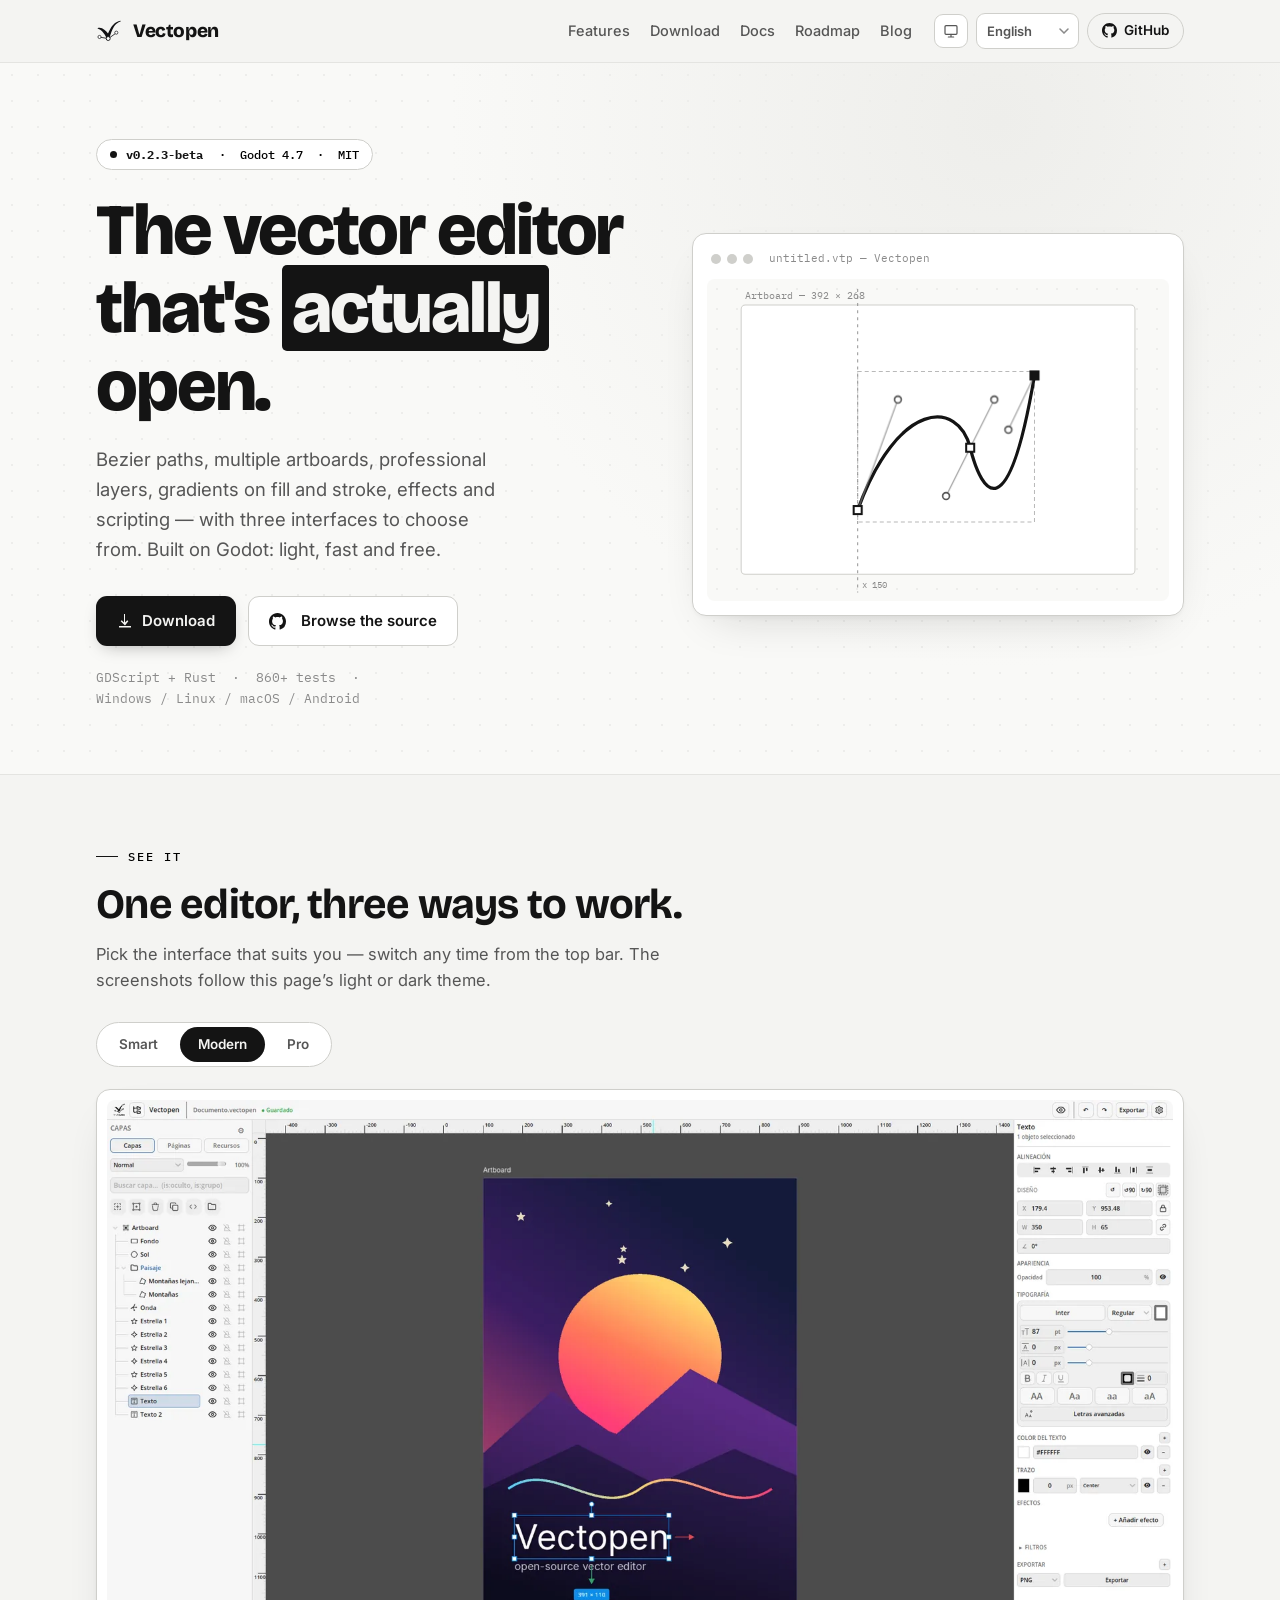
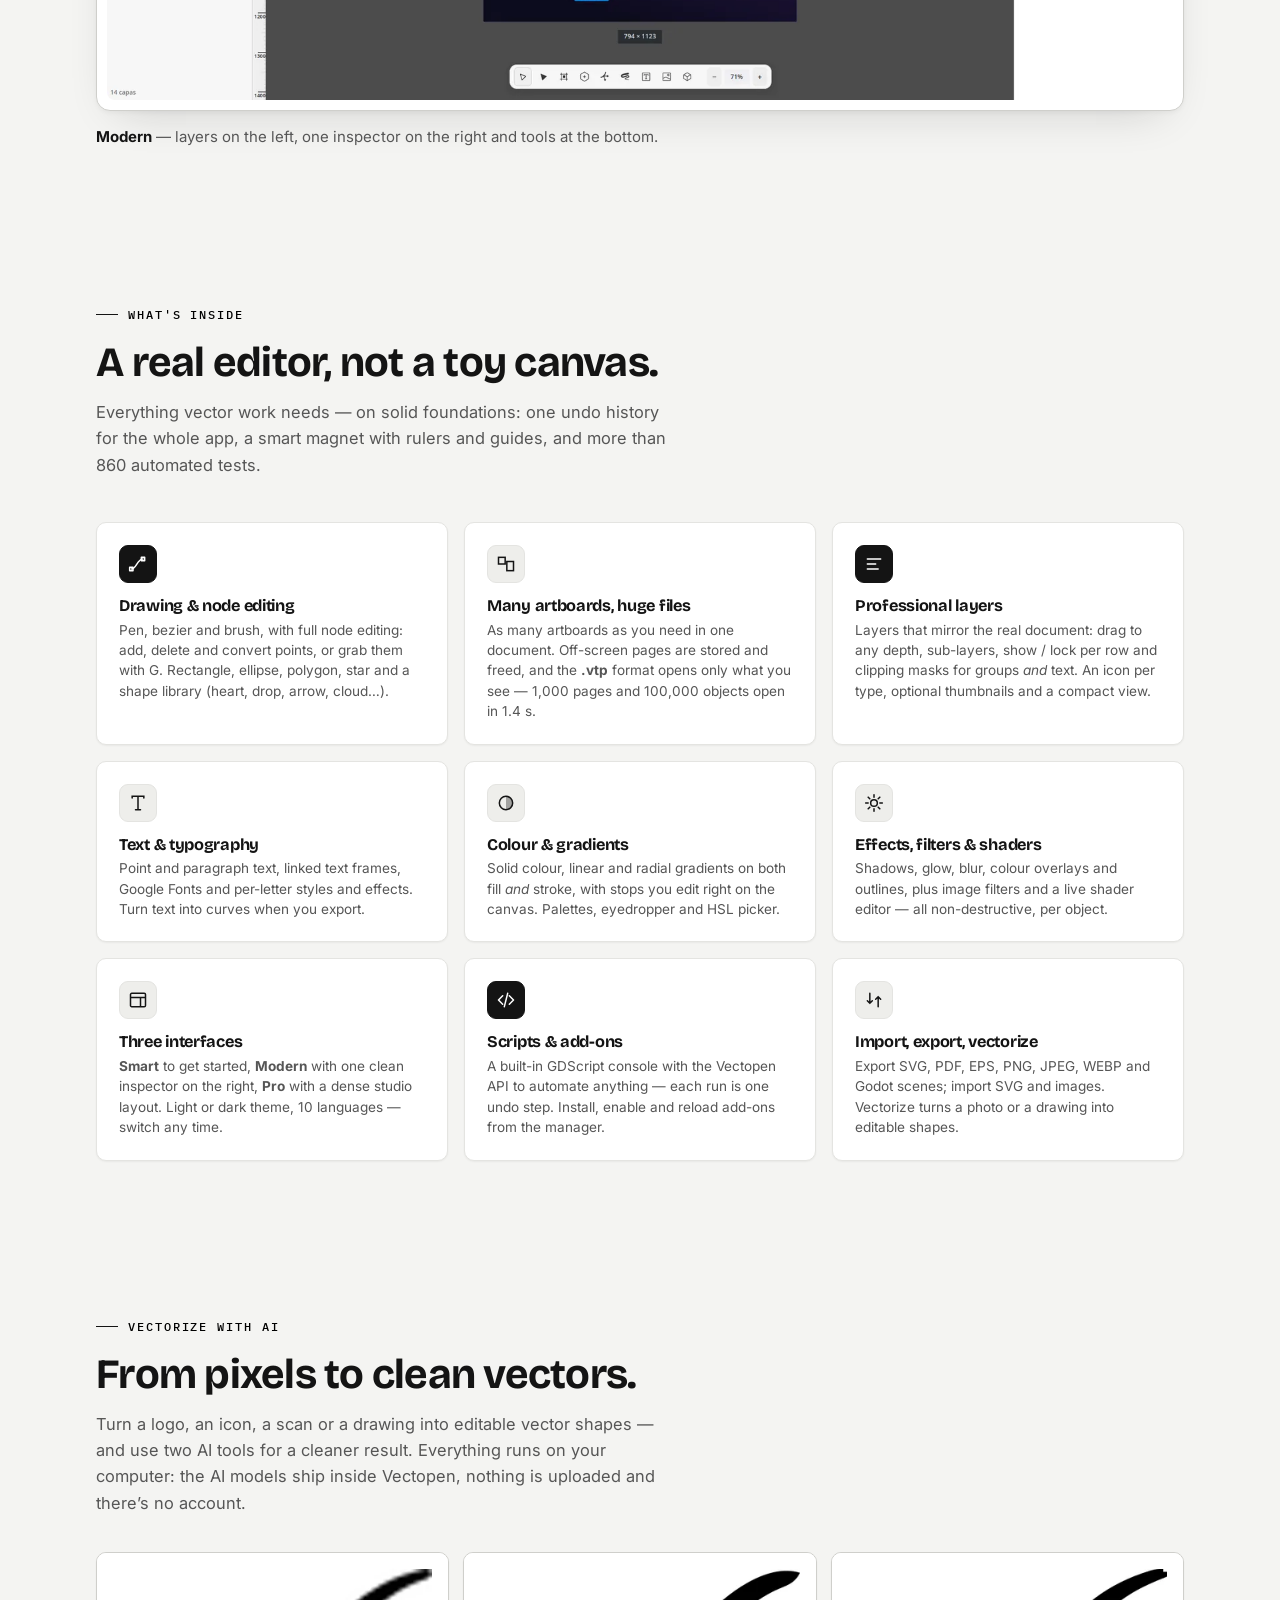
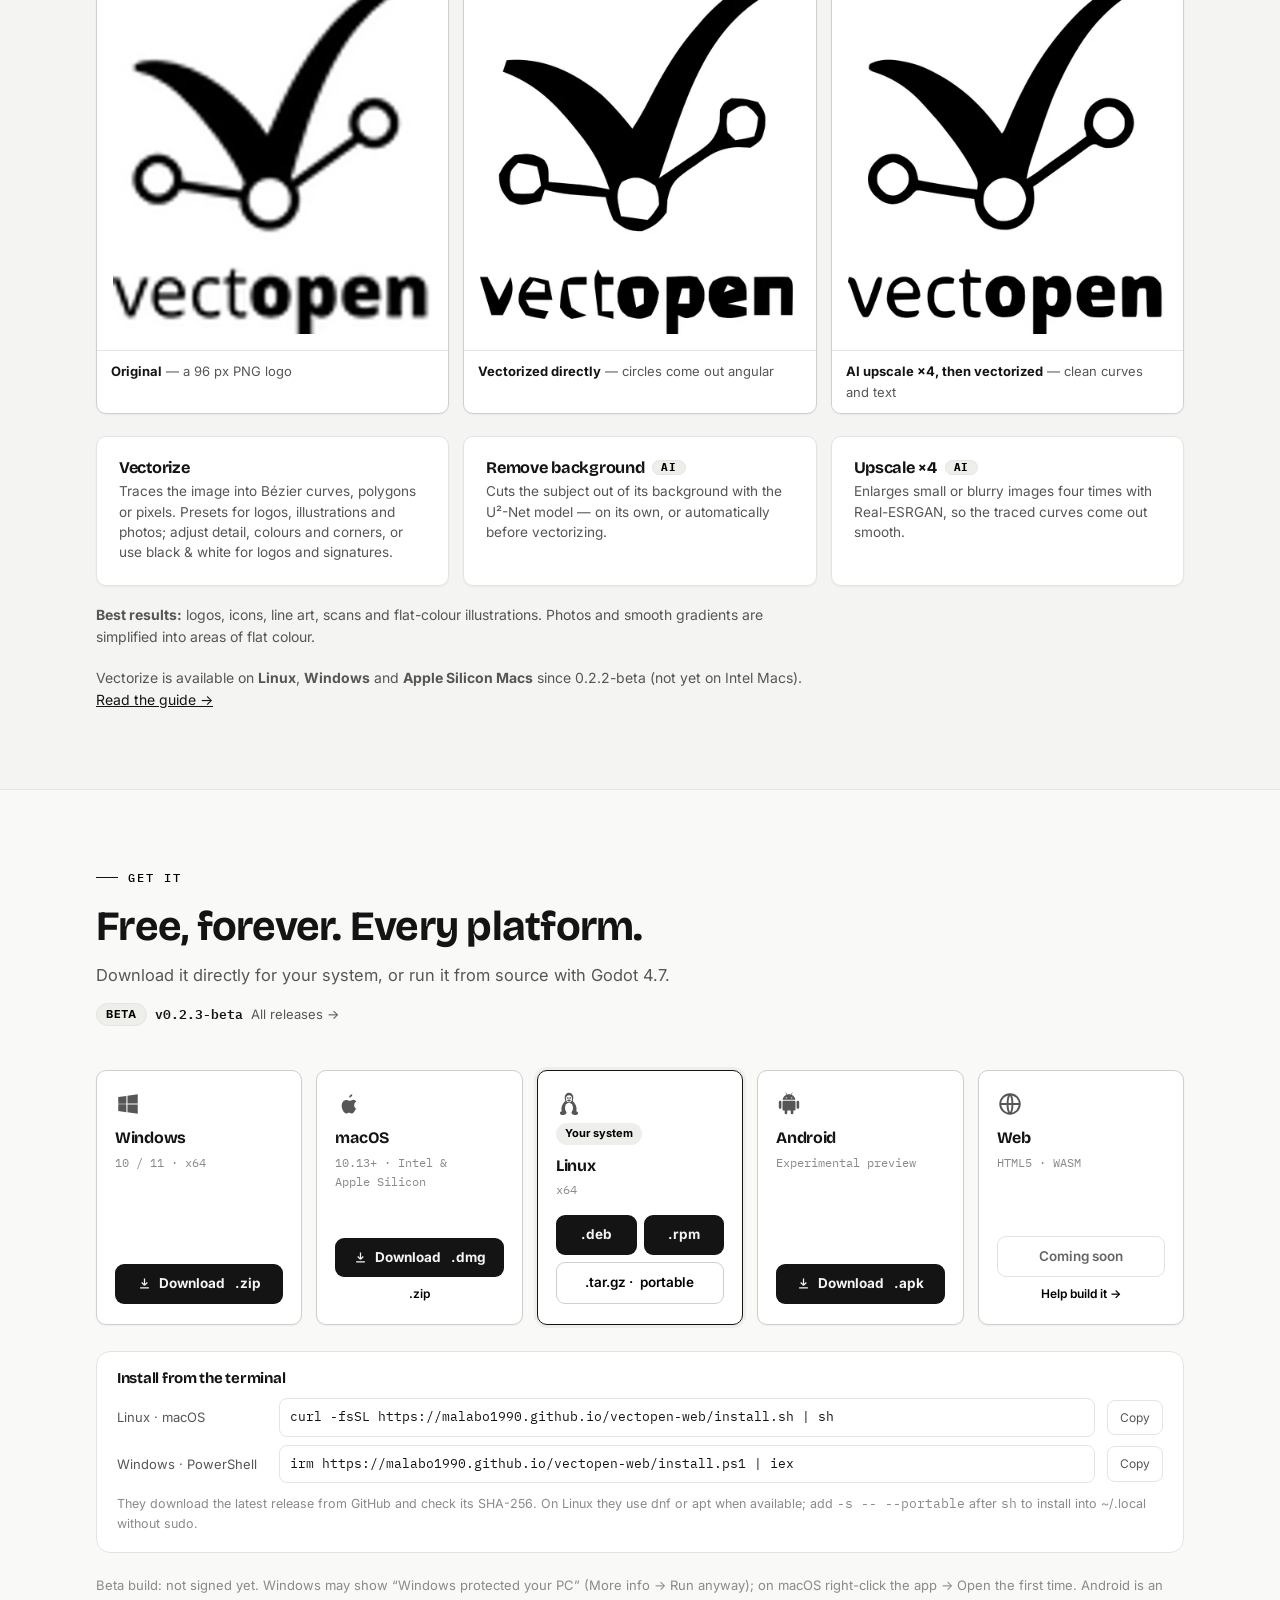
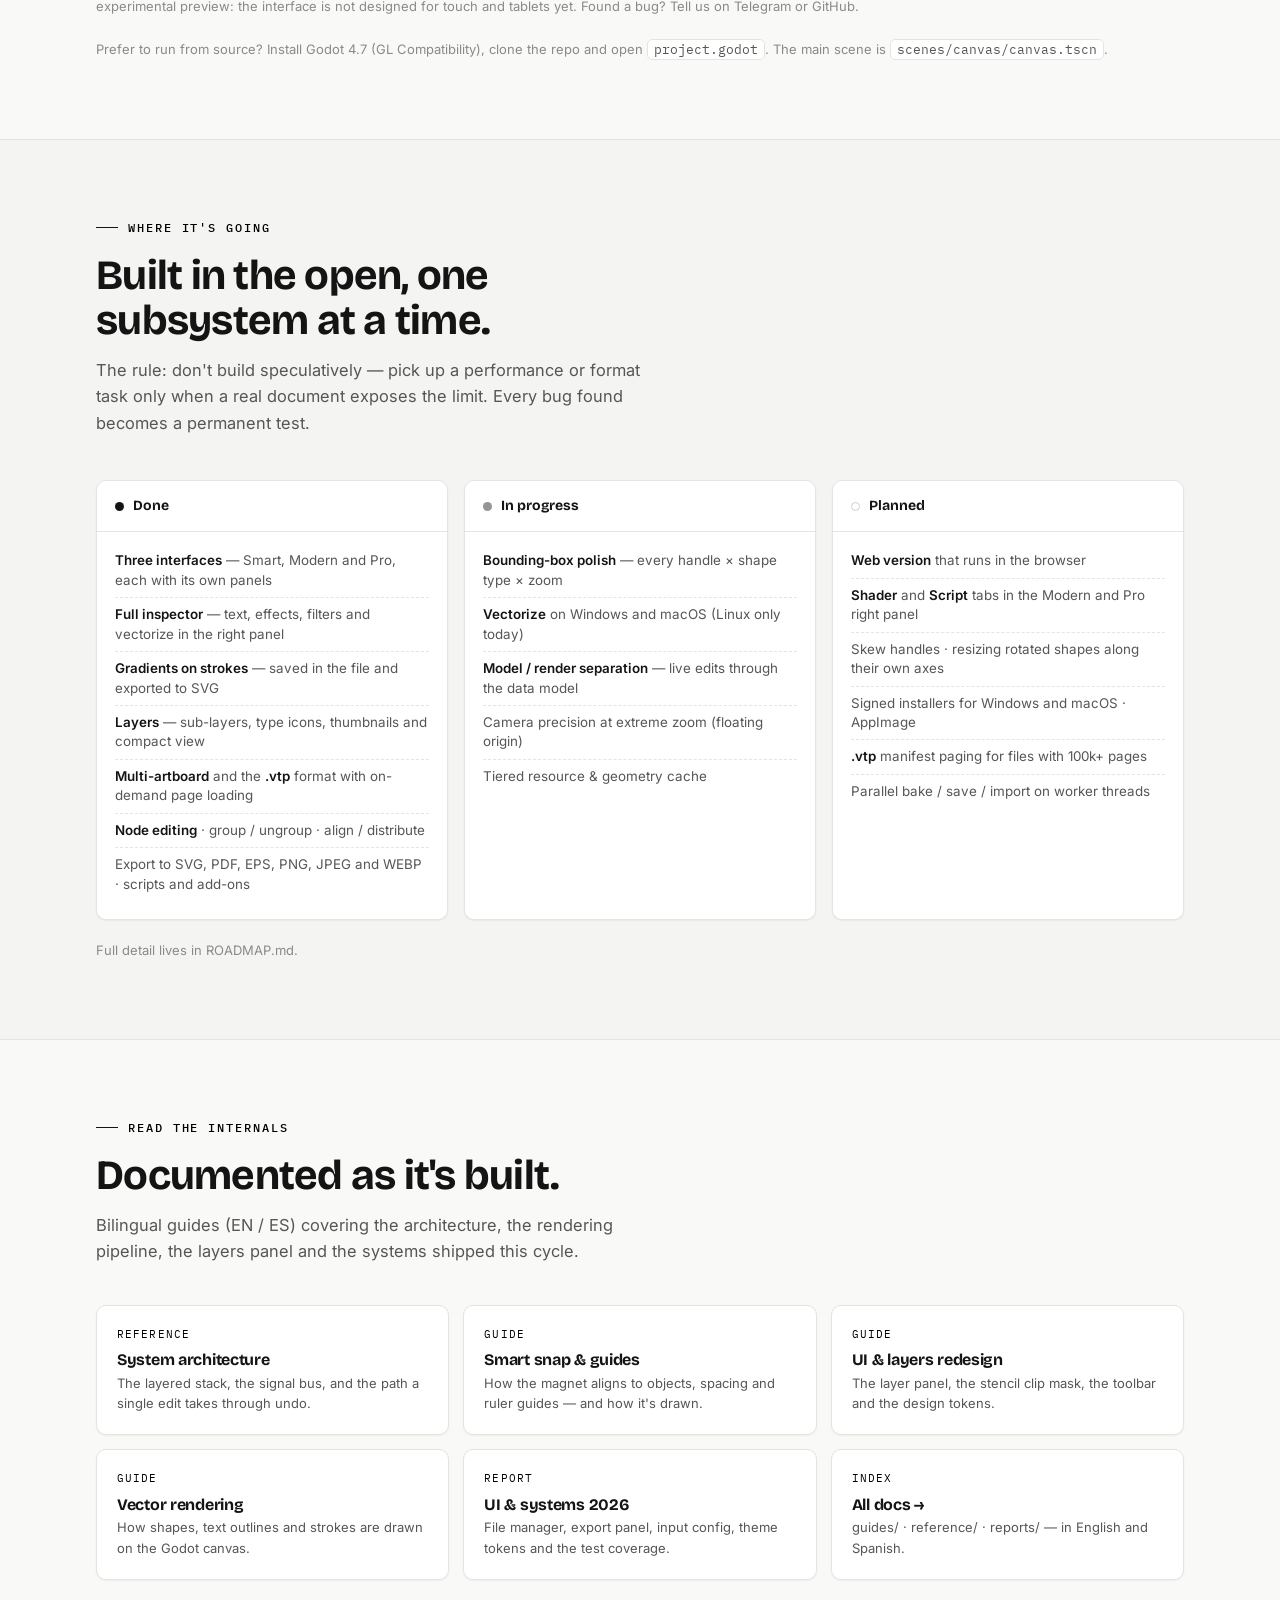
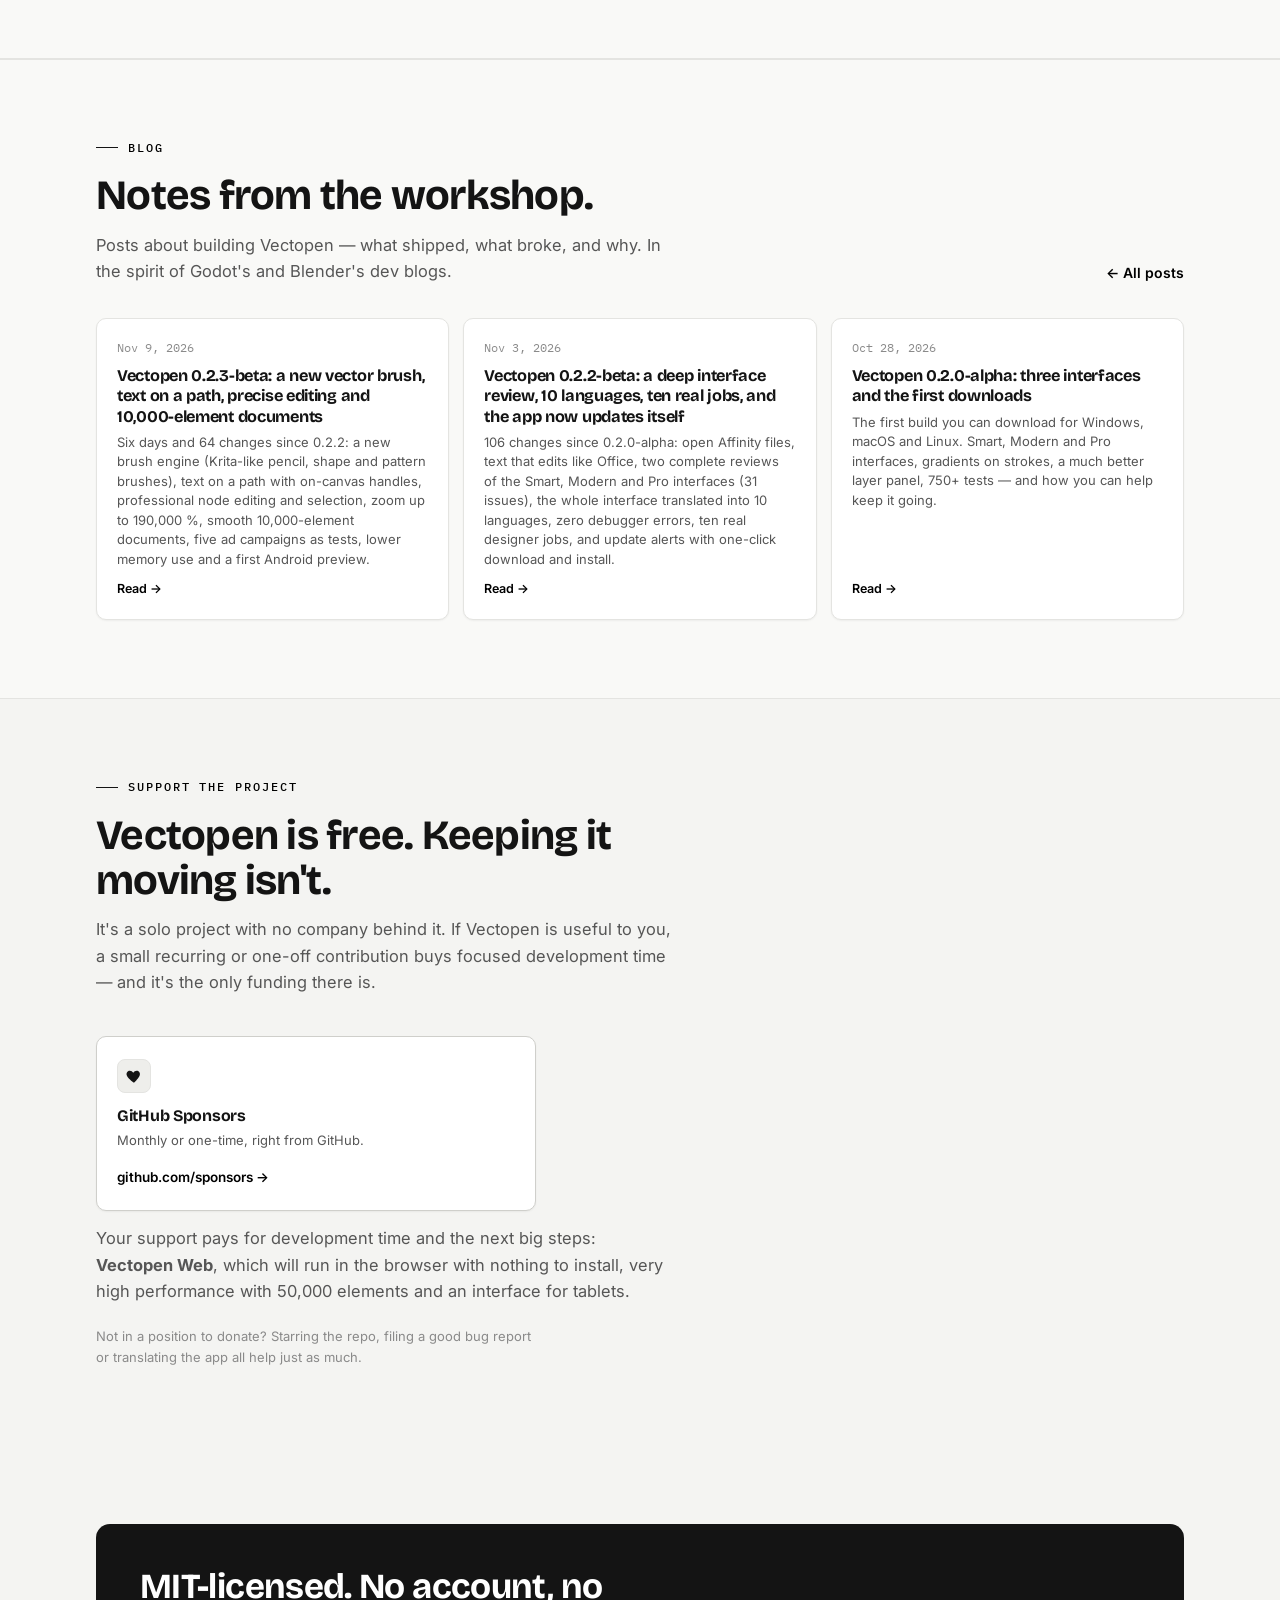
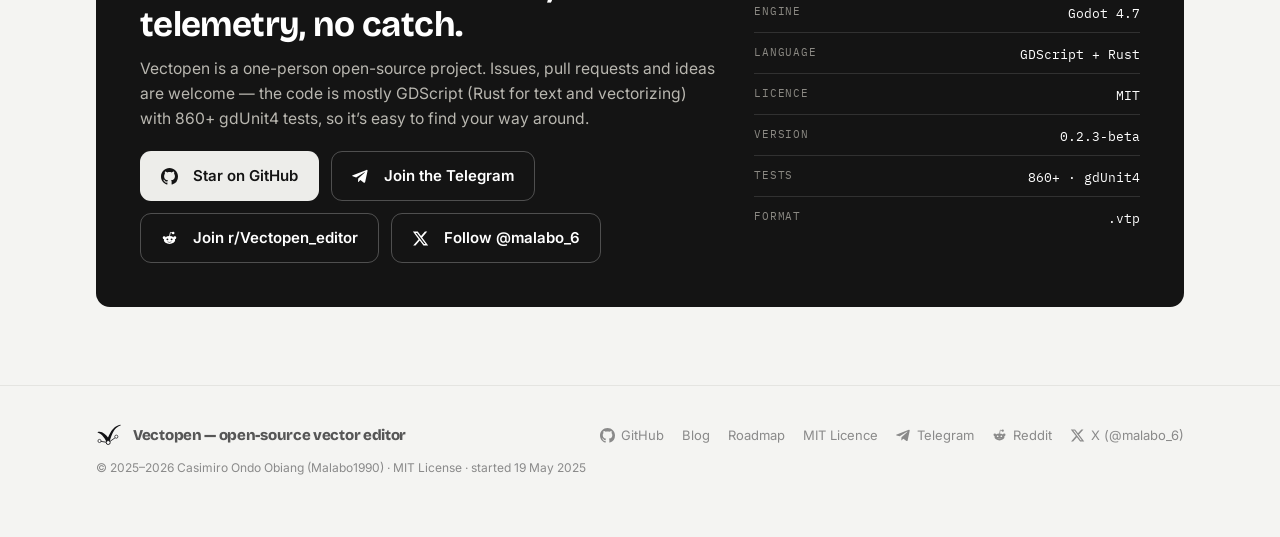
==== commit 4f8b4fa3: "Donaciones: apoyo para seguir trabajando y crear Vectopen Web - Blog 0.2.3-beta (ES/EN): sección «Ap" ====
--- a/web/index.html
+++ b/web/index.html
@@ -458,6 +458,7 @@
           <h4>Web</h4><span class="st">HTML5 &middot; WASM</span>
           <div class="btns">
             <a class="dlb alt soon" aria-disabled="true" data-i18n="dl.soon">Coming soon</a>
+            <span class="more"><a href="#donate" data-i18n="dl.web.help">Help build it &rarr;</a></span>
           </div>
         </div>
       </div>
@@ -587,6 +588,7 @@
         <a class="go" href="https://github.com/sponsors/malabo1990" target="_blank" rel="noopener">github.com/sponsors &rarr;</a>
       </div>
     </div>
+    <p class="sec-lead" data-i18n="donate.goal">Your support pays for development time and the next big steps: <b>Vectopen Web</b>, which will run in the browser with nothing to install, very high performance with 50,000 elements and an interface for tablets.</p>
     <p class="don-note" data-i18n="donate.note">Not in a position to donate? Starring the repo, filing a good bug report or translating the app all help just as much.</p>
   </div>
 </section>
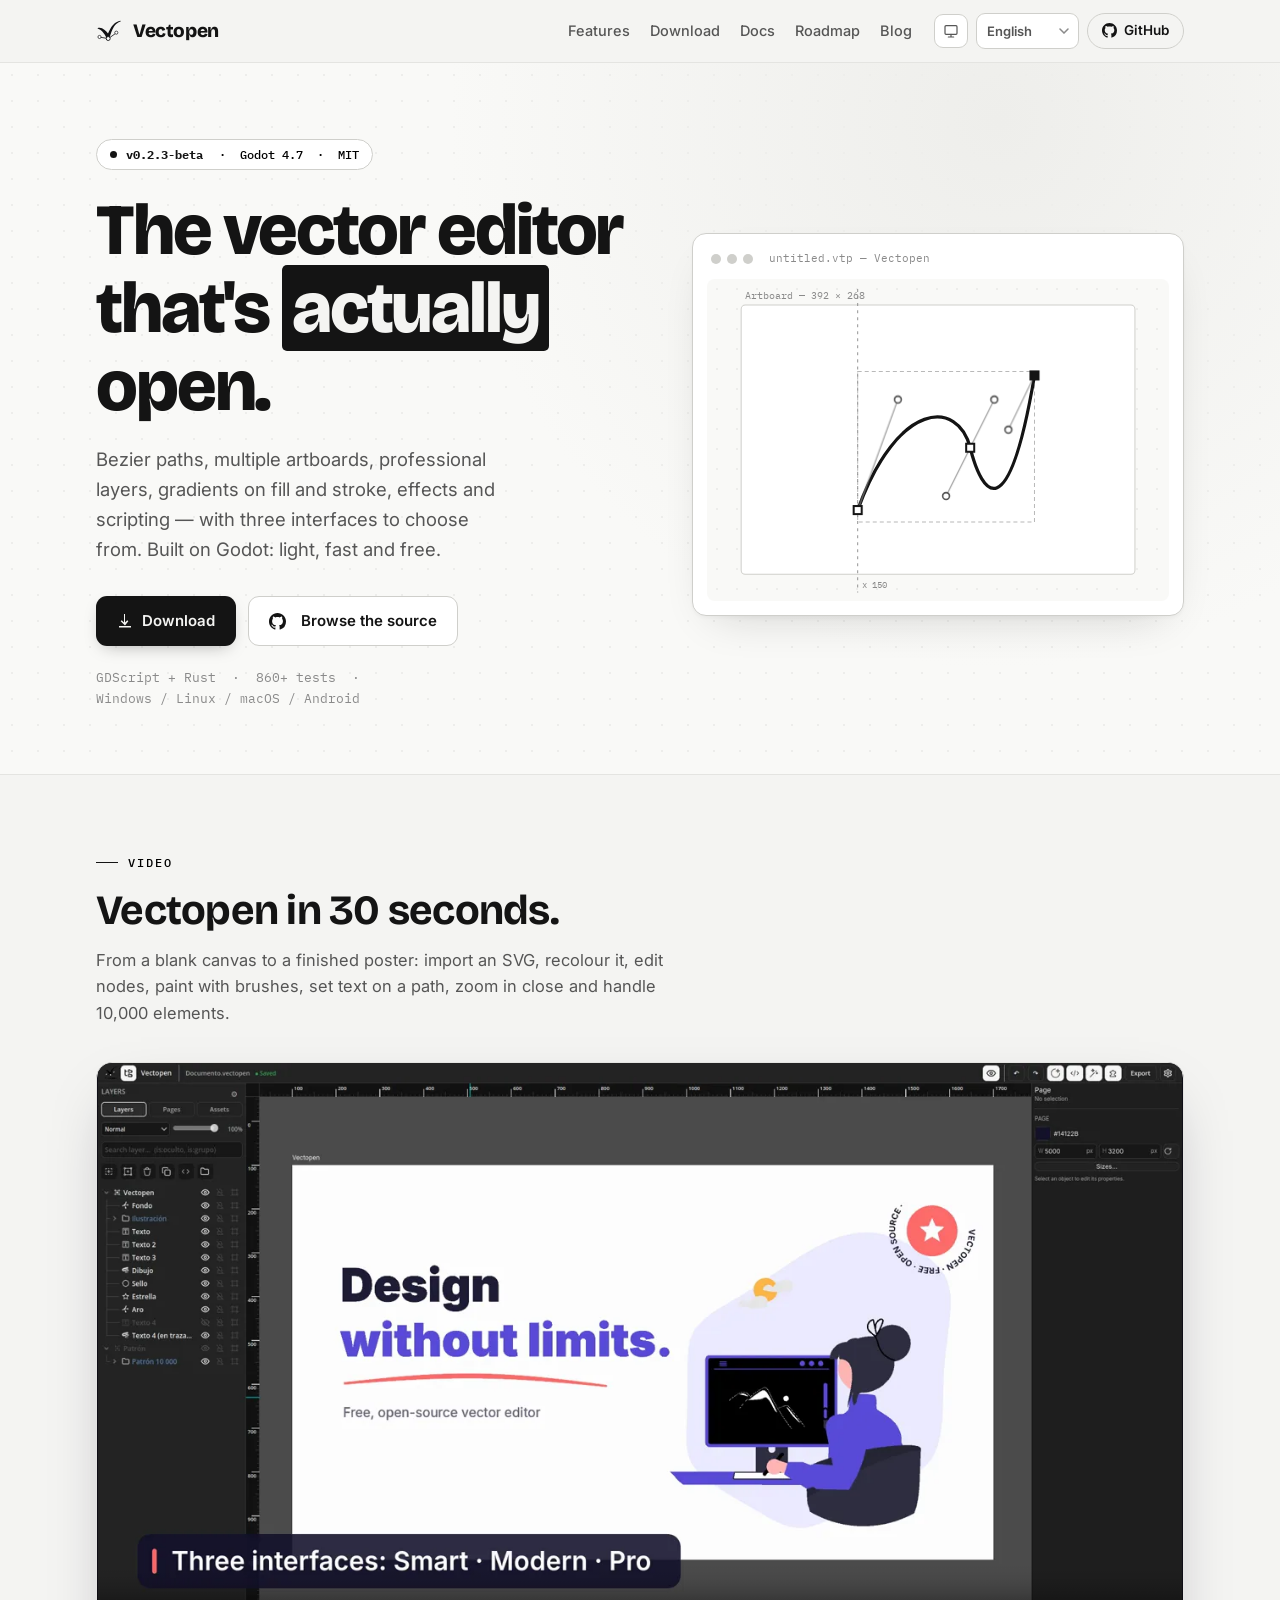
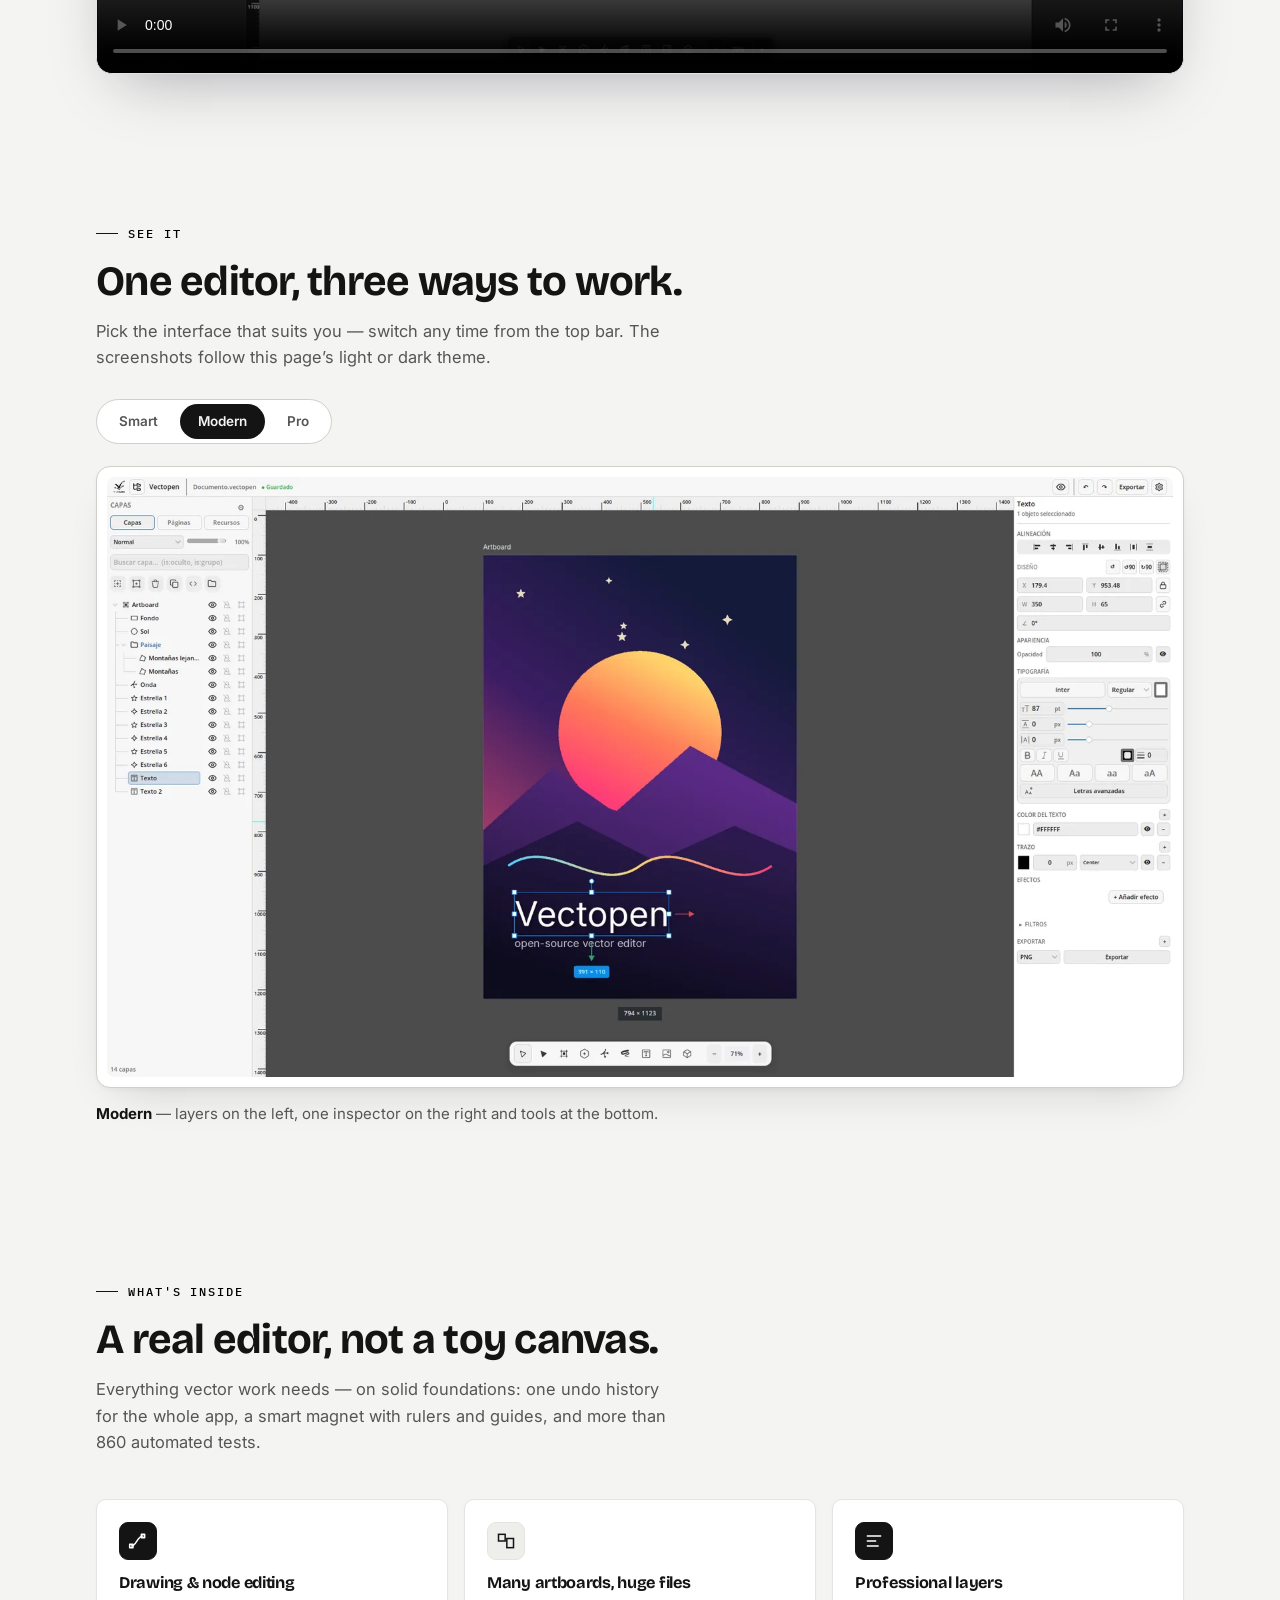
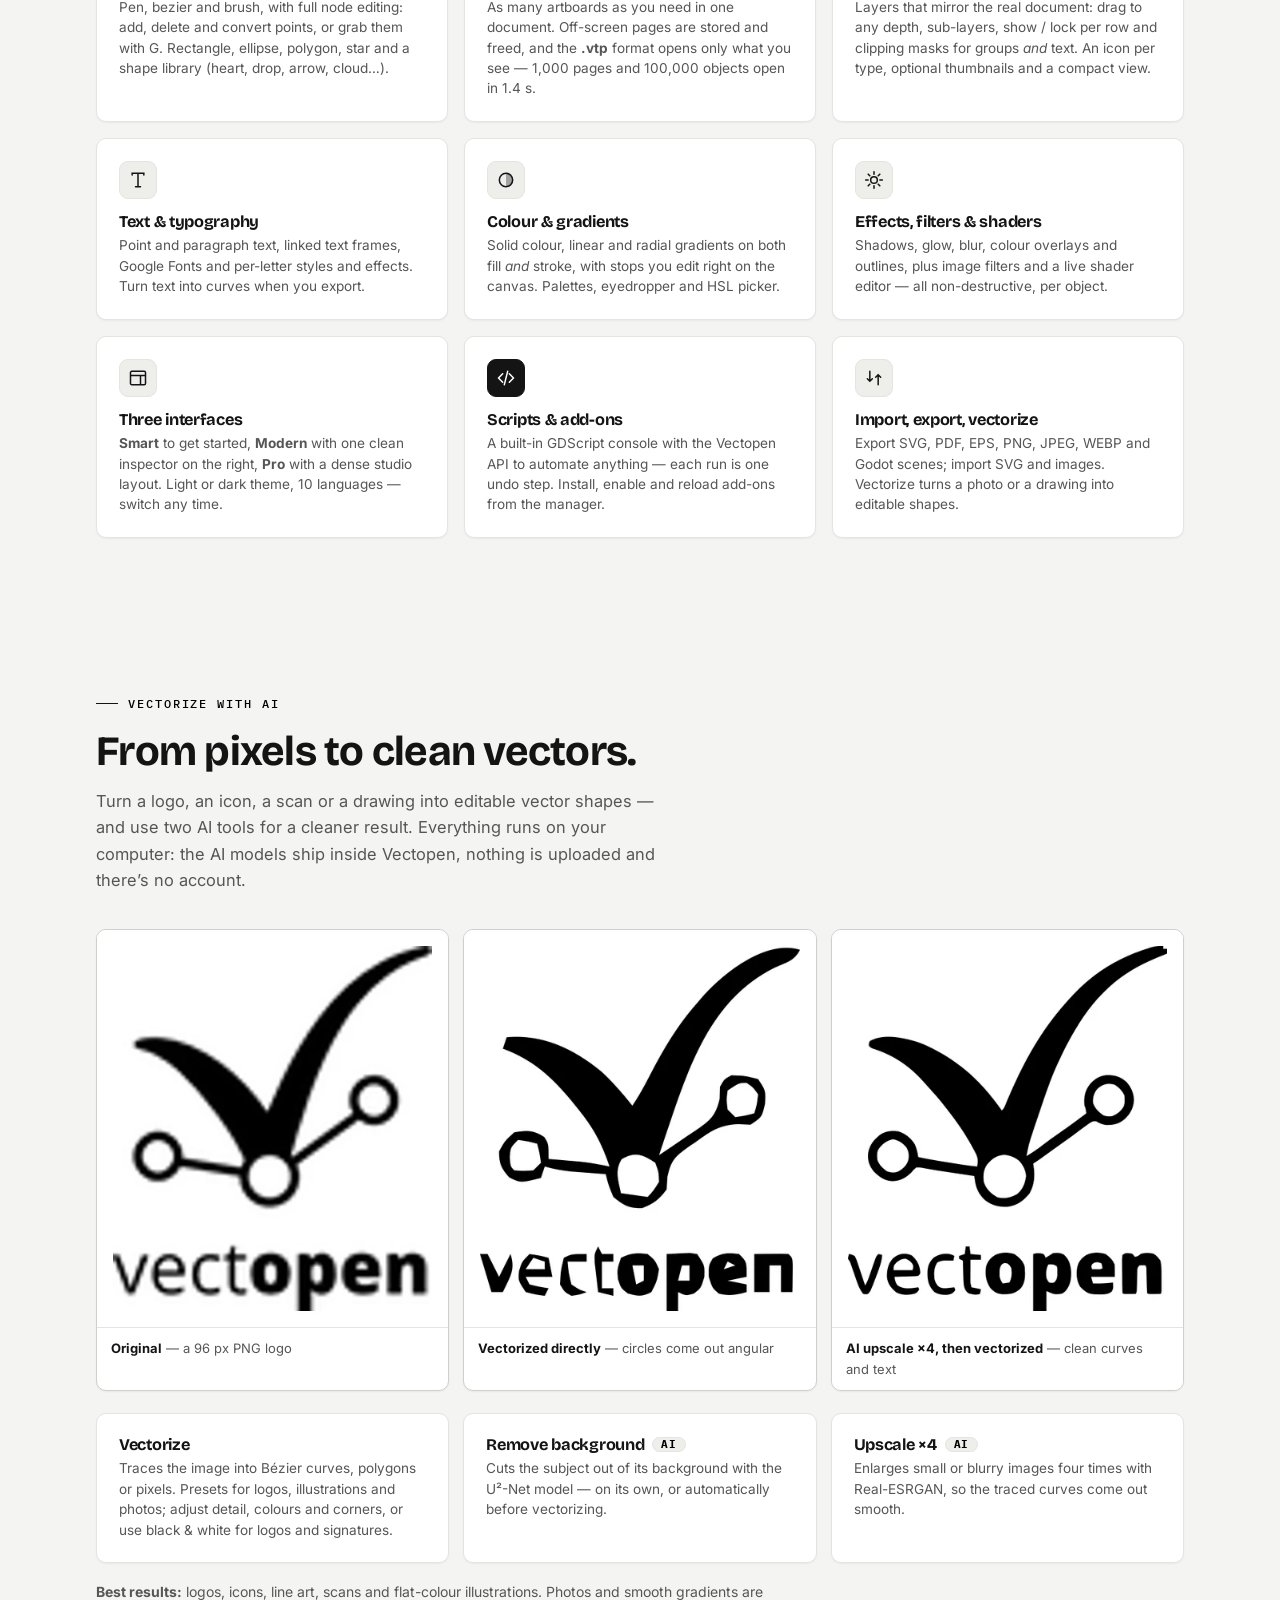
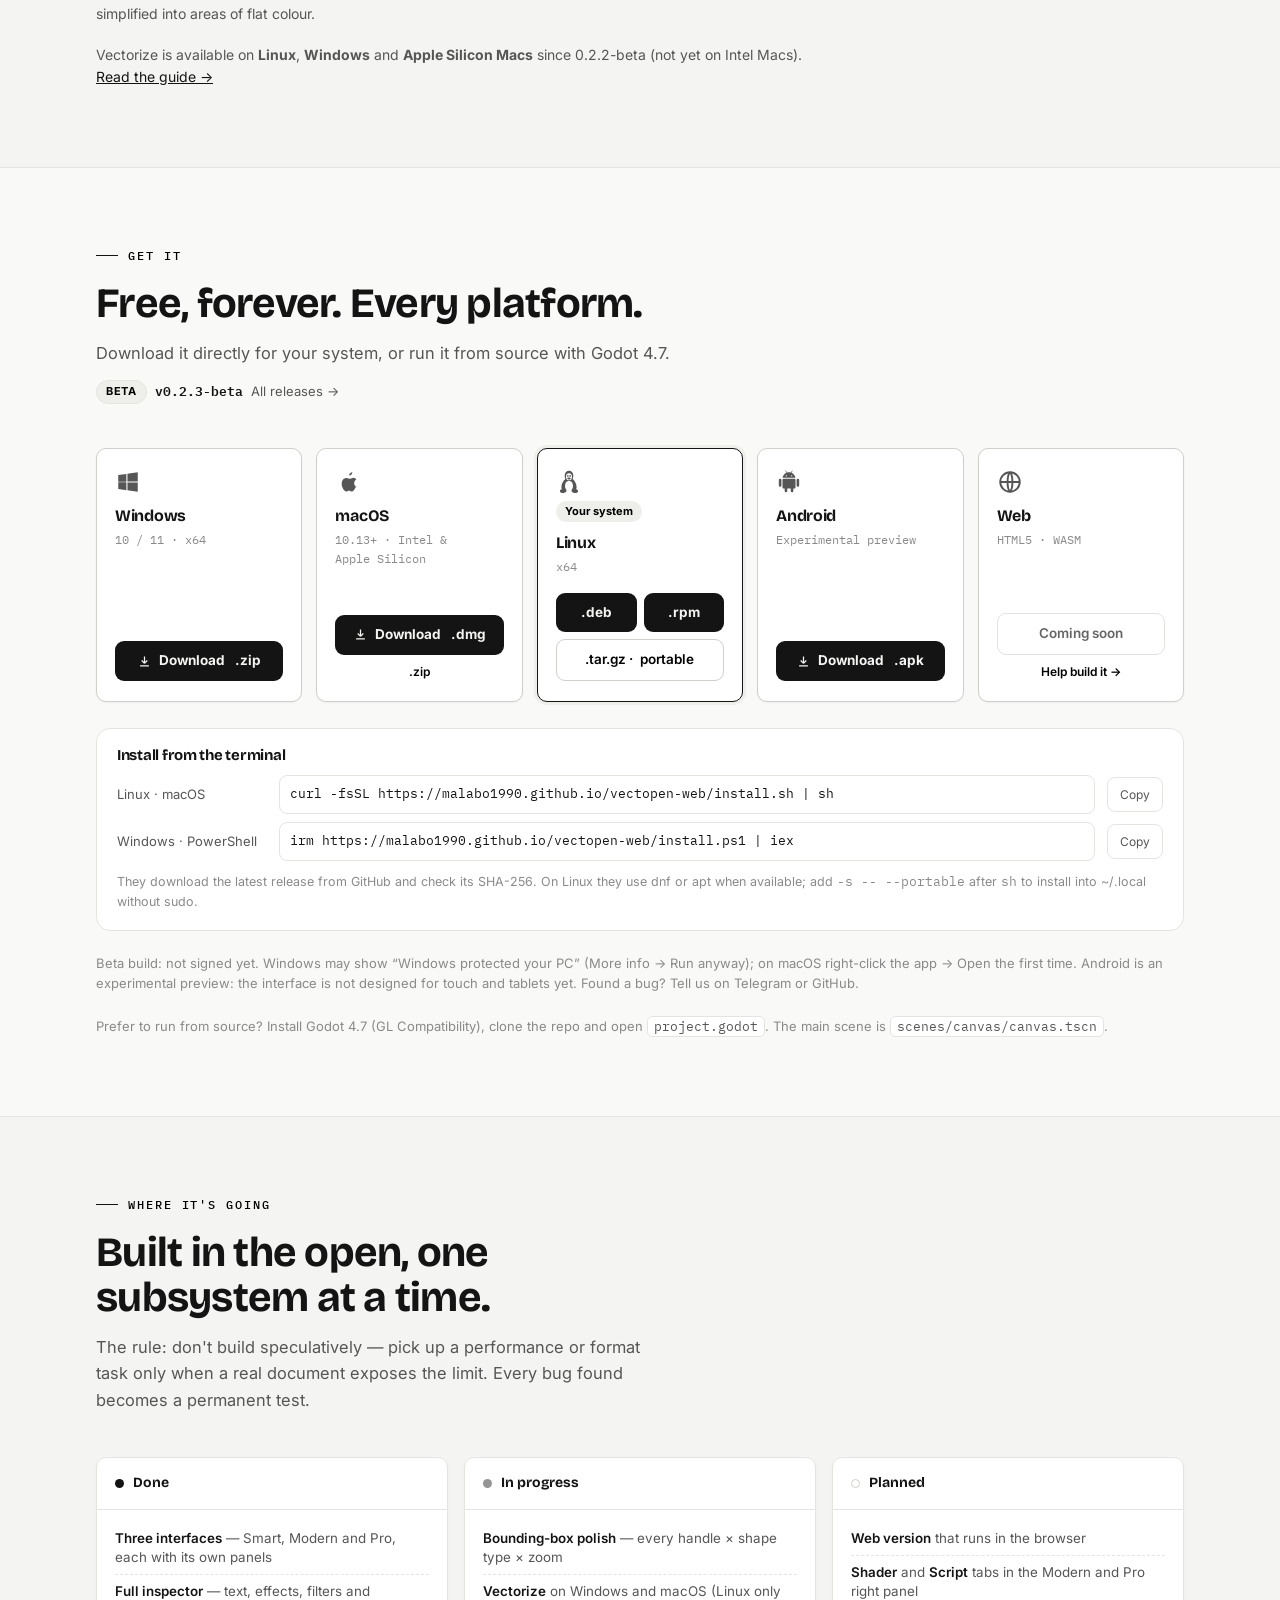
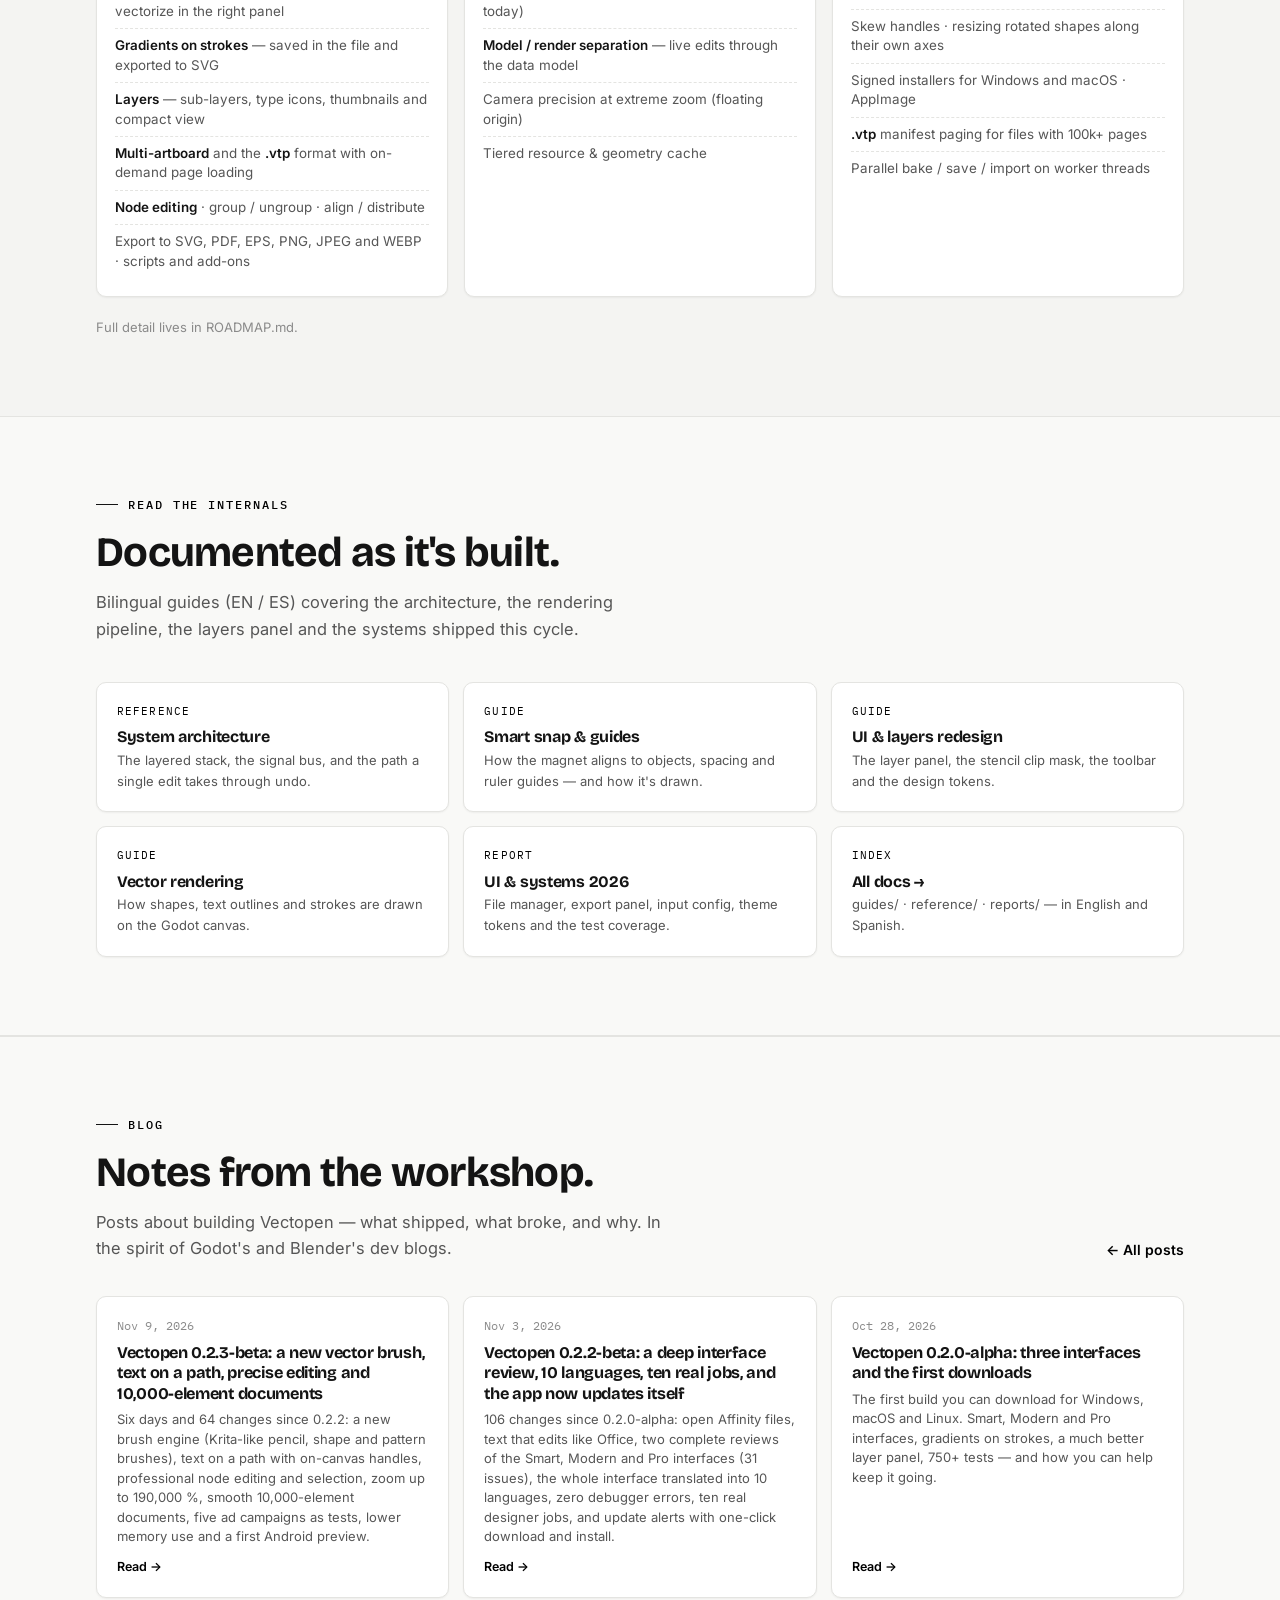
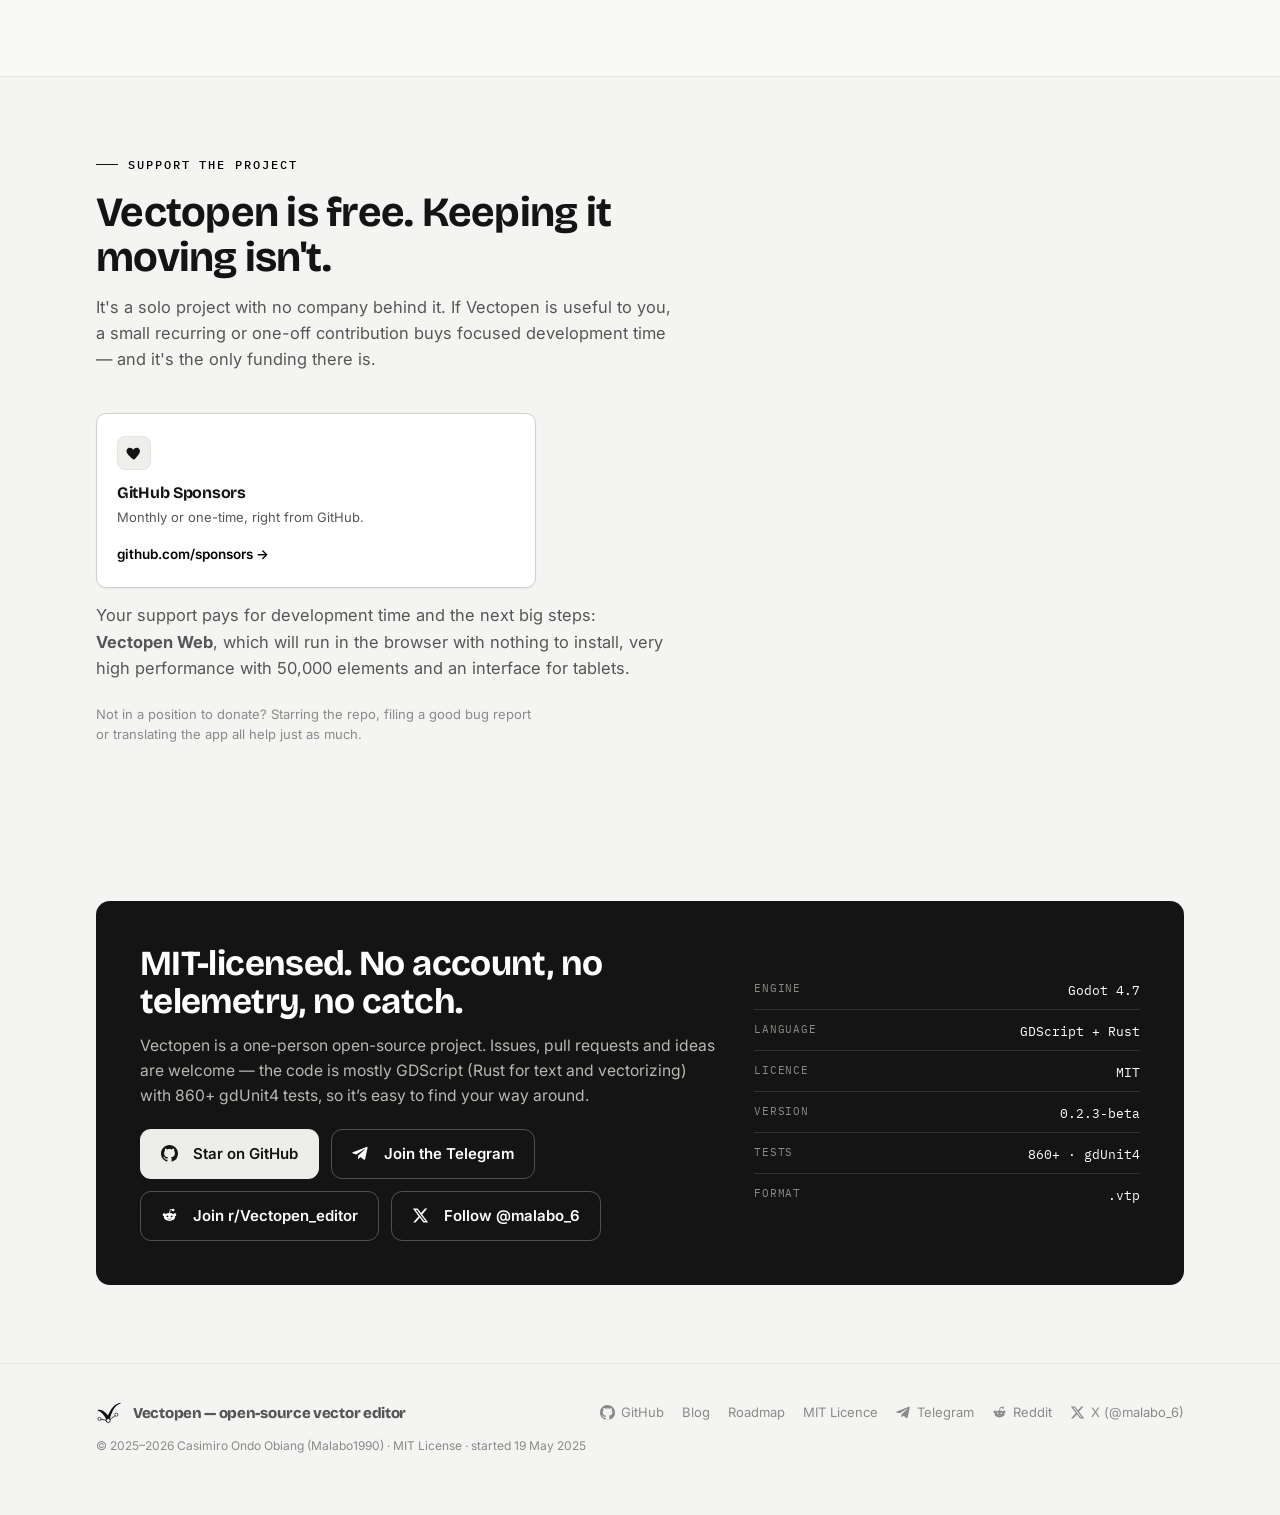
==== commit 84549e31: "Vídeo de 30 s en la portada y en el artículo de la 0.2.3-beta Sección «Vídeo · Vectopen en 30 segund" ====
--- a/web/index.html
+++ b/web/index.html
@@ -175,6 +175,8 @@
 .dev-empty{margin-top:24px;color:var(--ink-3);font-size:14px}
 @media (max-width:820px){.dev-list{grid-template-columns:1fr}}
 
+.promo-video{margin-top:36px;border-radius:16px;overflow:hidden;border:1px solid var(--line);box-shadow:0 24px 60px -24px rgba(20,18,43,.35);background:#0f0e17;aspect-ratio:16/9}
+.promo-video video{display:block;width:100%;height:100%}
 /* ---------- donate ---------- */
 .don-grid{display:grid;grid-template-columns:minmax(0,440px);gap:14px;margin-top:40px}
 .don{border:1px solid var(--line-2);border-radius:var(--radius-sm);background:var(--surface);padding:22px 20px;box-shadow:var(--shadow-sm);display:flex;flex-direction:column;gap:6px}
@@ -296,6 +298,19 @@
           <rect class="pop d4 s-anchor-on" x="322" y="92" width="8" height="8"/>
         </g>
       </svg>
+    </div>
+  </div>
+</section>
+
+<section id="video">
+  <div class="wrap">
+    <div class="sec-eyebrow" data-i18n="video.eyebrow">Video</div>
+    <h2 class="sec-h" data-i18n="video.h">Vectopen in 30 seconds.</h2>
+    <p class="sec-lead" data-i18n="video.lead">From a blank canvas to a finished poster: import an SVG, recolour it, edit nodes, paint with brushes, set text on a path, zoom in close and handle 10,000 elements.</p>
+    <div class="promo-video">
+      <video controls preload="metadata" playsinline poster="media/video/vectopen-promo-poster.webp" aria-label="Vectopen in 30 seconds">
+        <source src="media/video/vectopen-promo-30s.mp4" type="video/mp4">
+      </video>
     </div>
   </div>
 </section>
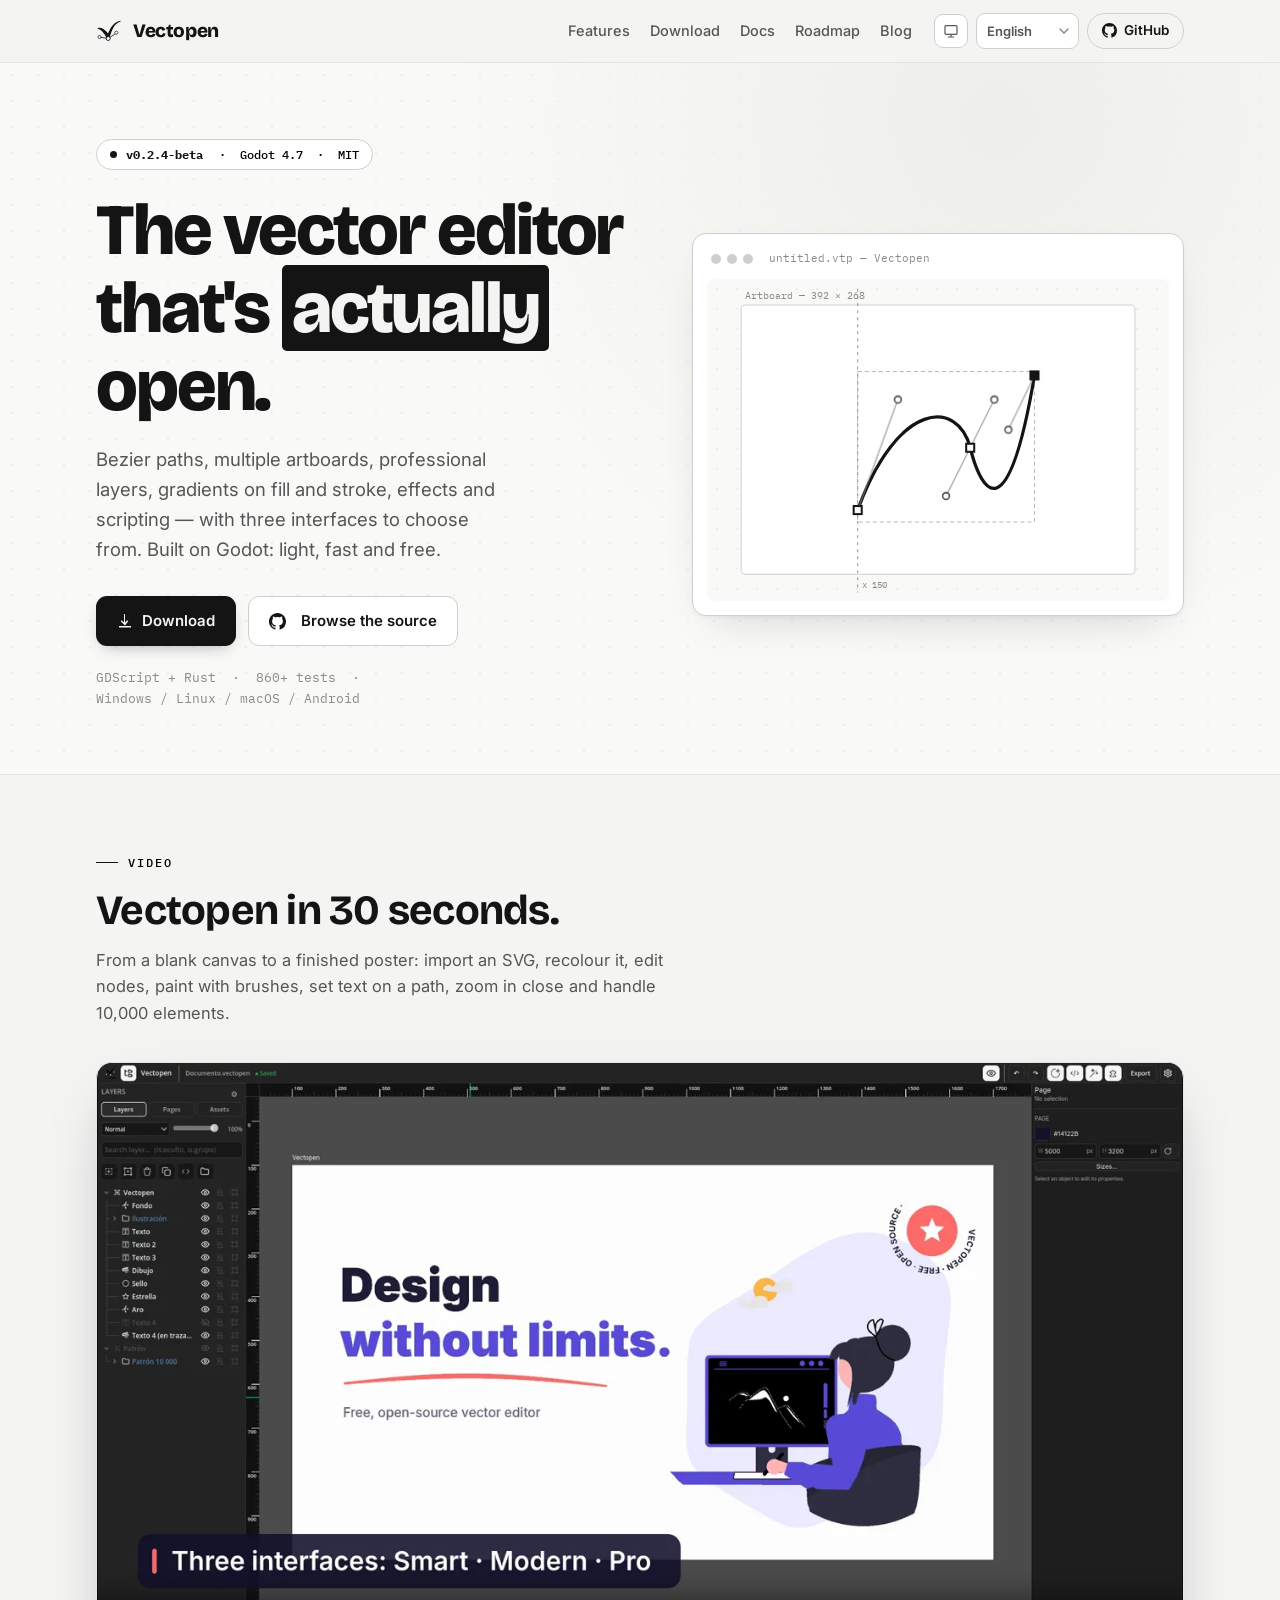
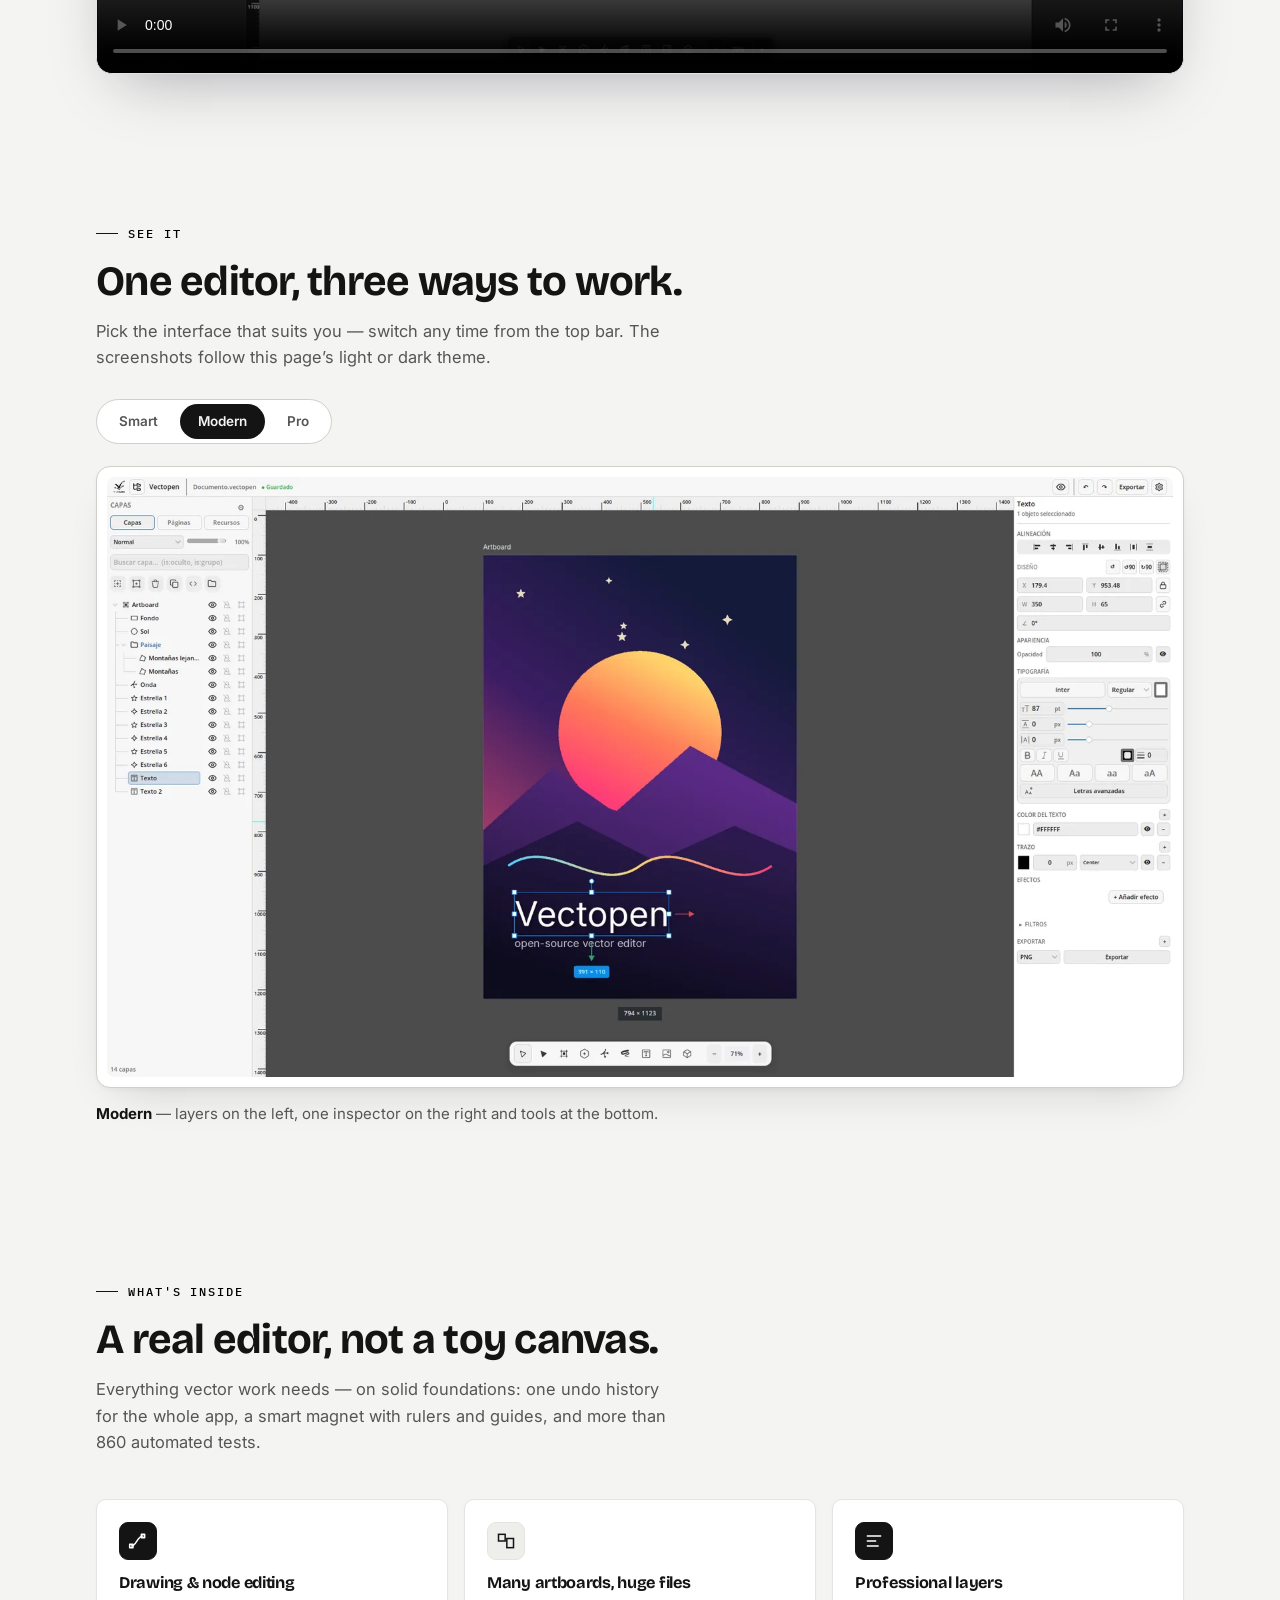
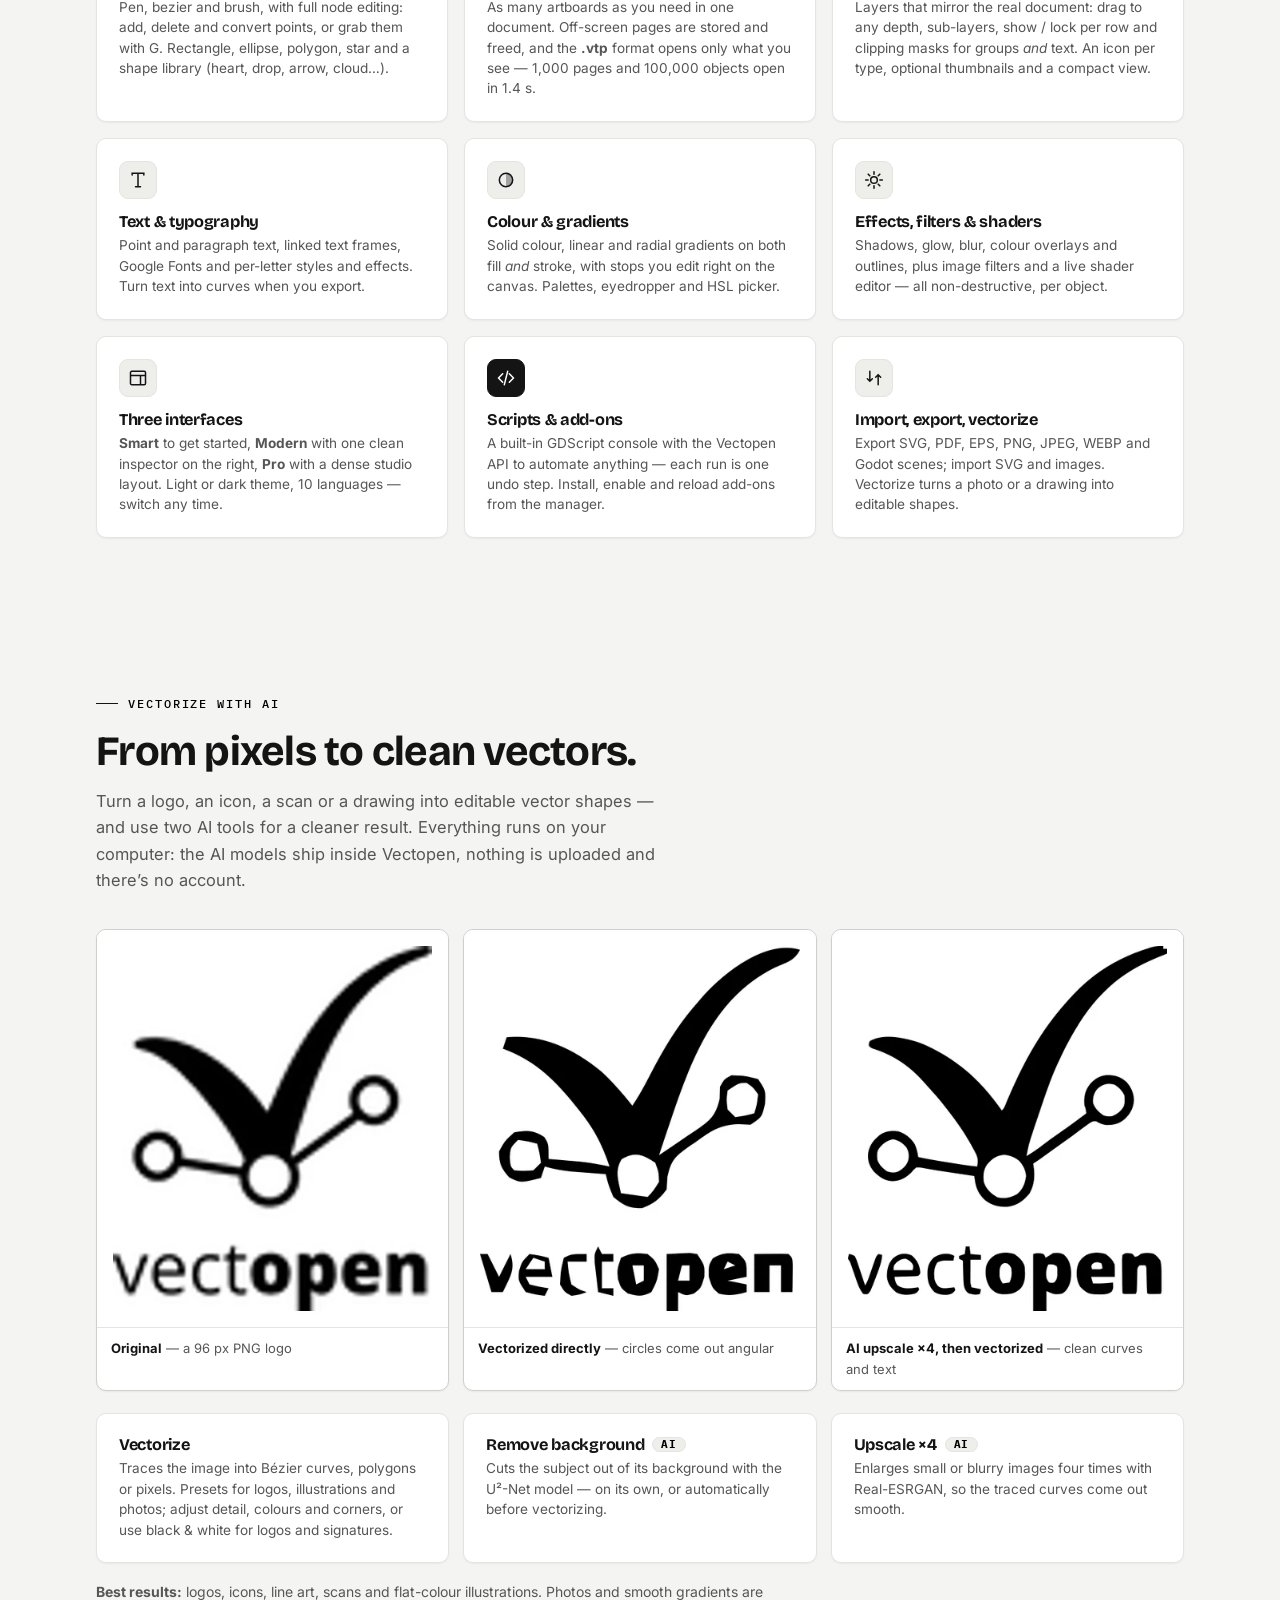
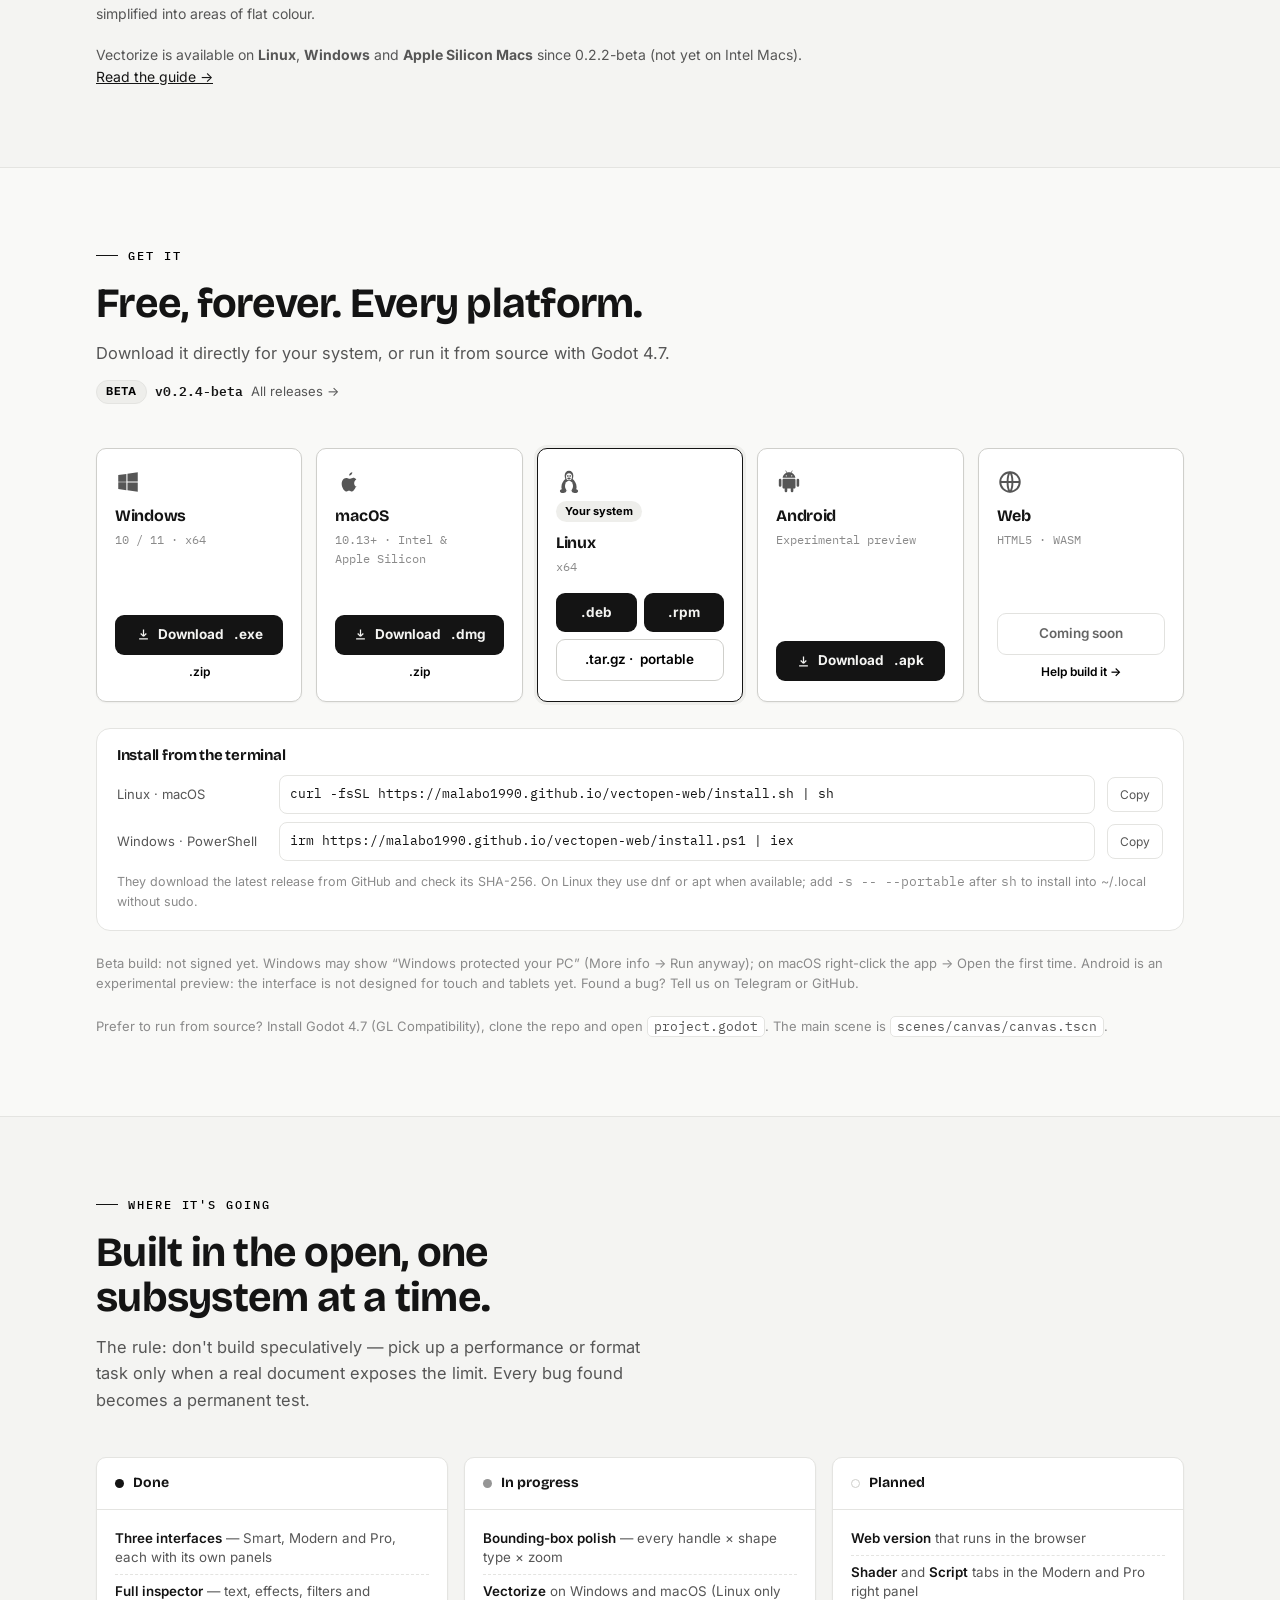
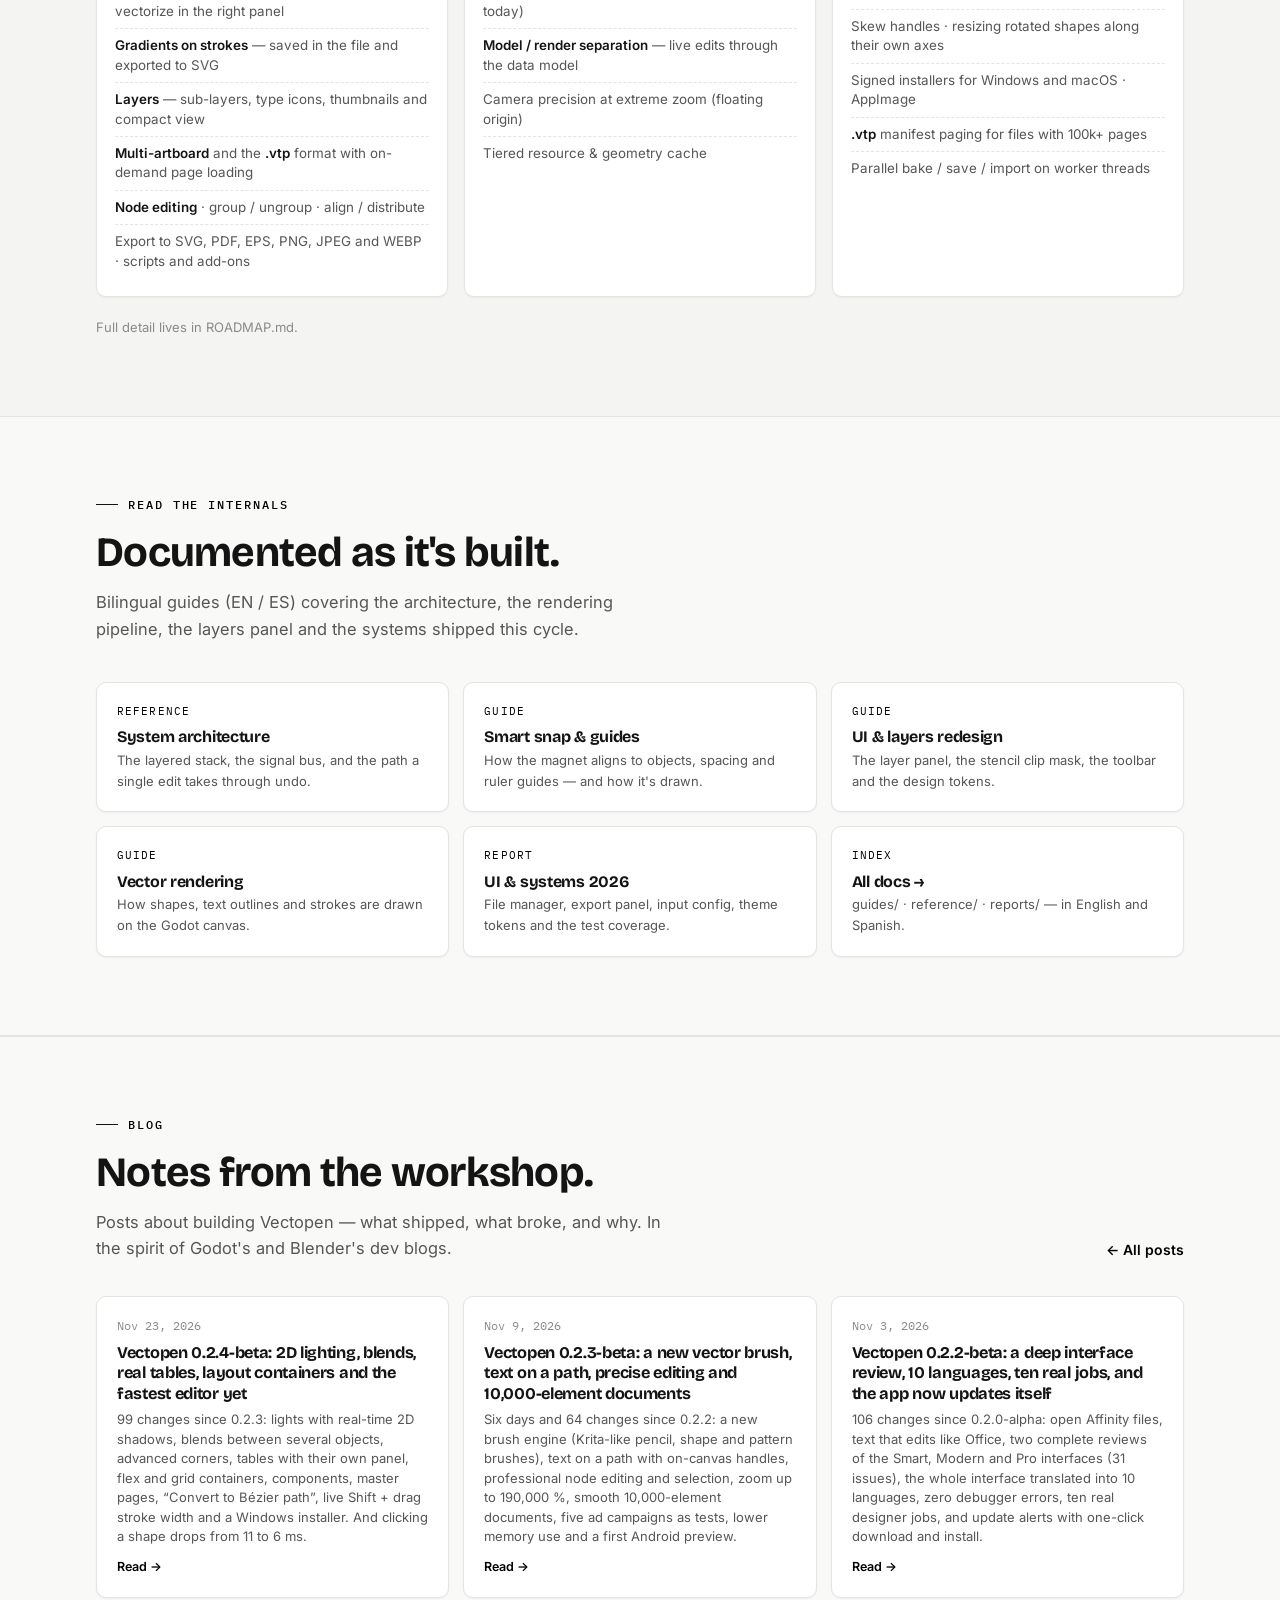
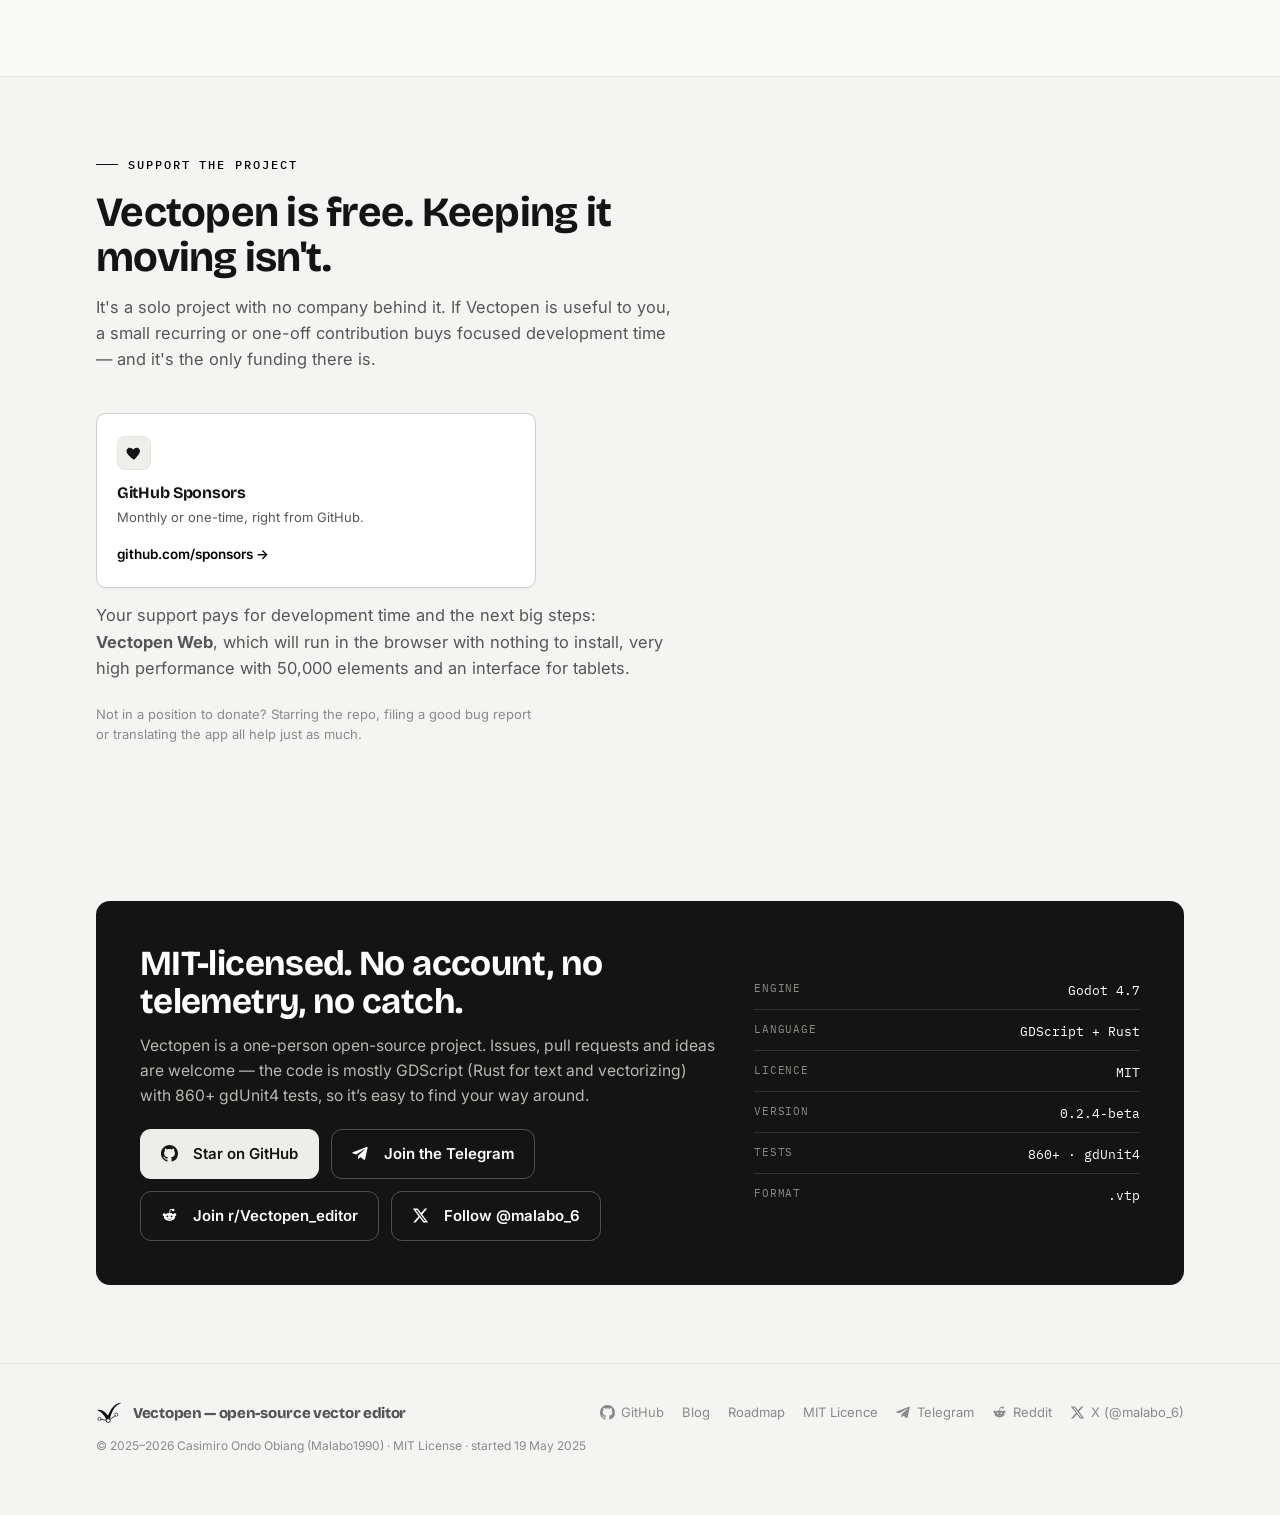
==== commit 1e9828a8: "Vectopen 0.2.4-beta: artículo del blog (ES/EN), descargas a la 0.2.4 e instalador de Windows - Blog:" ====
--- a/web/index.html
+++ b/web/index.html
@@ -222,7 +222,7 @@
 .foot-links a{display:inline-flex;align-items:center}
 .cta-row .btn .sico{width:17px;height:17px}
 </style>
-<script type="application/ld+json">{"@context": "https://schema.org", "@type": "SoftwareApplication", "name": "Vectopen", "applicationCategory": "DesignApplication", "operatingSystem": "Windows 10, Windows 11, macOS 10.13+, Linux, Android", "softwareVersion": "0.2.3-beta", "license": "https://opensource.org/licenses/MIT", "offers": {"@type": "Offer", "price": "0", "priceCurrency": "USD"}, "url": "https://malabo1990.github.io/vectopen-web/", "downloadUrl": "https://github.com/malabo1990/-Vectopen/releases", "codeRepository": "https://github.com/malabo1990/-Vectopen", "softwareHelp": "https://malabo1990.github.io/vectopen-web/docs/", "description": "Free, open-source vector graphics editor built with Godot.", "featureList": ["Bézier paths and node editing", "Multiple artboards and large documents (.vtp)", "Professional layers with thumbnails and clipping masks", "Fill and stroke gradients", "Effects, image filters and a live shader editor", "GDScript scripting and add-ons", "MCP server for AI agents", "Image vectorizing (VTracer): Bézier, polygon or pixel output", "AI background removal (U²-Net), offline", "AI ×4 upscaling (Real-ESRGAN), offline", "Export to SVG, PDF, EPS, PNG, JPEG, WEBP", "Three interfaces: Smart, Modern and Pro", "10 interface languages"], "author": {"@type": "Person", "name": "Casimiro Ondo Obiang", "alternateName": "Malabo1990", "url": "https://github.com/malabo1990", "sameAs": ["https://x.com/malabo_6"]}, "creator": {"@type": "Person", "name": "Casimiro Ondo Obiang", "alternateName": "Malabo1990", "url": "https://github.com/malabo1990"}, "copyrightHolder": {"@type": "Person", "name": "Casimiro Ondo Obiang", "alternateName": "Malabo1990", "url": "https://github.com/malabo1990"}, "copyrightYear": "2025", "dateCreated": "2025-05-19", "datePublished": "2026-10-28", "dateModified": "2026-11-09", "sameAs": ["https://github.com/malabo1990/-Vectopen", "https://www.reddit.com/r/Vectopen_editor/", "https://t.me/vectopen"]}</script>
+<script type="application/ld+json">{"@context": "https://schema.org", "@type": "SoftwareApplication", "name": "Vectopen", "applicationCategory": "DesignApplication", "operatingSystem": "Windows 10, Windows 11, macOS 10.13+, Linux, Android", "softwareVersion": "0.2.4-beta", "license": "https://opensource.org/licenses/MIT", "offers": {"@type": "Offer", "price": "0", "priceCurrency": "USD"}, "url": "https://malabo1990.github.io/vectopen-web/", "downloadUrl": "https://github.com/malabo1990/-Vectopen/releases", "codeRepository": "https://github.com/malabo1990/-Vectopen", "softwareHelp": "https://malabo1990.github.io/vectopen-web/docs/", "description": "Free, open-source vector graphics editor built with Godot.", "featureList": ["Bézier paths and node editing", "Multiple artboards and large documents (.vtp)", "Professional layers with thumbnails and clipping masks", "Fill and stroke gradients", "Effects, image filters and a live shader editor", "GDScript scripting and add-ons", "MCP server for AI agents", "Image vectorizing (VTracer): Bézier, polygon or pixel output", "AI background removal (U²-Net), offline", "AI ×4 upscaling (Real-ESRGAN), offline", "Export to SVG, PDF, EPS, PNG, JPEG, WEBP", "Three interfaces: Smart, Modern and Pro", "10 interface languages"], "author": {"@type": "Person", "name": "Casimiro Ondo Obiang", "alternateName": "Malabo1990", "url": "https://github.com/malabo1990", "sameAs": ["https://x.com/malabo_6"]}, "creator": {"@type": "Person", "name": "Casimiro Ondo Obiang", "alternateName": "Malabo1990", "url": "https://github.com/malabo1990"}, "copyrightHolder": {"@type": "Person", "name": "Casimiro Ondo Obiang", "alternateName": "Malabo1990", "url": "https://github.com/malabo1990"}, "copyrightYear": "2025", "dateCreated": "2025-05-19", "datePublished": "2026-10-28", "dateModified": "2026-11-23", "sameAs": ["https://github.com/malabo1990/-Vectopen", "https://www.reddit.com/r/Vectopen_editor/", "https://t.me/vectopen"]}</script>
 </head>
 <body>
 
@@ -258,7 +258,7 @@
 <section class="hero">
   <div class="wrap hero-grid">
     <div>
-      <span class="tag"><span class="dot"></span> <b data-dl-version>v0.2.3-beta</b> &nbsp;&middot;&nbsp; Godot&nbsp;4.7 &nbsp;&middot;&nbsp; MIT</span>
+      <span class="tag"><span class="dot"></span> <b data-dl-version>v0.2.4-beta</b> &nbsp;&middot;&nbsp; Godot&nbsp;4.7 &nbsp;&middot;&nbsp; MIT</span>
       <h1 class="hero-h" data-i18n="hero.title">The vector editor<br>that's <em>actually</em> open.</h1>
       <p class="sub" data-i18n="hero.sub">Bezier paths, multiple artboards, professional layers, gradients on fill and stroke, effects and scripting &mdash; with three interfaces to choose from. Built on Godot: light, fast and free.</p>
       <div class="cta-row">
@@ -429,14 +429,15 @@
       <div class="sec-eyebrow" data-i18n="dl.eyebrow">Get it</div>
       <h2 class="sec-h" data-i18n="dl.h">Free, forever. Every platform.</h2>
       <p class="sec-lead" data-i18n="dl.lead">Grab a build from GitHub Releases, or run it from source with Godot 4.7 &mdash; no build tools, no .NET, pure GDScript.</p>
-      <div class="dl-ver"><span class="pill" data-i18n="dl.alpha">Beta</span> <b data-dl-version>v0.2.3-beta</b> <a href="https://github.com/malabo1990/-Vectopen/releases" target="_blank" rel="noopener" data-i18n="dl.allreleases">All releases &rarr;</a></div>
+      <div class="dl-ver"><span class="pill" data-i18n="dl.alpha">Beta</span> <b data-dl-version>v0.2.4-beta</b> <a href="https://github.com/malabo1990/-Vectopen/releases" target="_blank" rel="noopener" data-i18n="dl.allreleases">All releases &rarr;</a></div>
       <div class="dl-grid">
         <div class="dl" data-os="windows">
           <svg viewBox="0 0 24 24" fill="currentColor" aria-hidden="true"><path d="M3 5.5l7.5-1v7.3H3V5.5zm0 13l7.5 1v-7.2H3v6.2zm8.5 1.1L21 21v-8.6h-9.5v7.2zM11.5 4.4L21 3v8.6h-9.5V4.4z"/></svg>
           <span class="you-tag" data-i18n="dl.you">Your system</span>
           <h4>Windows</h4><span class="st">10 / 11 &middot; x64</span>
           <div class="btns">
-            <a class="dlb" data-asset="windows-x64.zip" href="https://github.com/malabo1990/-Vectopen/releases/download/v0.2.3-beta/Vectopen-0.2.3-beta-windows-x64.zip"><svg viewBox="0 0 24 24" fill="none" stroke="currentColor" stroke-width="2" aria-hidden="true"><path d="M12 4v11m0 0l-4.5-4.5M12 15l4.5-4.5M5 19h14"/></svg><span data-i18n="dl.get">Download</span>&nbsp;.zip</a>
+            <a class="dlb" data-asset="windows-x64-setup.exe" href="https://github.com/malabo1990/-Vectopen/releases/download/v0.2.4-beta/Vectopen-0.2.4-beta-windows-x64-setup.exe"><svg viewBox="0 0 24 24" fill="none" stroke="currentColor" stroke-width="2" aria-hidden="true"><path d="M12 4v11m0 0l-4.5-4.5M12 15l4.5-4.5M5 19h14"/></svg><span data-i18n="dl.get">Download</span>&nbsp;.exe</a>
+            <span class="more"><a data-asset="windows-x64.zip" href="https://github.com/malabo1990/-Vectopen/releases/download/v0.2.4-beta/Vectopen-0.2.4-beta-windows-x64.zip">.zip</a></span>
           </div>
         </div>
         <div class="dl" data-os="mac">
@@ -444,8 +445,8 @@
           <span class="you-tag" data-i18n="dl.you">Your system</span>
           <h4>macOS</h4><span class="st">10.13+ &middot; Intel &amp; Apple&nbsp;Silicon</span>
           <div class="btns">
-            <a class="dlb" data-asset="macos-universal.dmg" href="https://github.com/malabo1990/-Vectopen/releases/download/v0.2.3-beta/Vectopen-0.2.3-beta-macos-universal.dmg"><svg viewBox="0 0 24 24" fill="none" stroke="currentColor" stroke-width="2" aria-hidden="true"><path d="M12 4v11m0 0l-4.5-4.5M12 15l4.5-4.5M5 19h14"/></svg><span data-i18n="dl.get">Download</span>&nbsp;.dmg</a>
-            <span class="more"><a data-asset="macos-universal.zip" href="https://github.com/malabo1990/-Vectopen/releases/download/v0.2.3-beta/Vectopen-0.2.3-beta-macos-universal.zip">.zip</a></span>
+            <a class="dlb" data-asset="macos-universal.dmg" href="https://github.com/malabo1990/-Vectopen/releases/download/v0.2.4-beta/Vectopen-0.2.4-beta-macos-universal.dmg"><svg viewBox="0 0 24 24" fill="none" stroke="currentColor" stroke-width="2" aria-hidden="true"><path d="M12 4v11m0 0l-4.5-4.5M12 15l4.5-4.5M5 19h14"/></svg><span data-i18n="dl.get">Download</span>&nbsp;.dmg</a>
+            <span class="more"><a data-asset="macos-universal.zip" href="https://github.com/malabo1990/-Vectopen/releases/download/v0.2.4-beta/Vectopen-0.2.4-beta-macos-universal.zip">.zip</a></span>
           </div>
         </div>
         <div class="dl" data-os="linux">
@@ -454,10 +455,10 @@
           <h4>Linux</h4><span class="st">x64</span>
           <div class="btns">
             <div class="row">
-              <a class="dlb" data-asset="_amd64.deb" href="https://github.com/malabo1990/-Vectopen/releases/download/v0.2.3-beta/vectopen_0.2.3.beta-1_amd64.deb" title="Debian / Ubuntu / Mint">.deb</a>
-              <a class="dlb" data-asset=".x86_64.rpm" href="https://github.com/malabo1990/-Vectopen/releases/download/v0.2.3-beta/vectopen-0.2.3-1.beta.x86_64.rpm" title="Fedora / openSUSE">.rpm</a>
+              <a class="dlb" data-asset="_amd64.deb" href="https://github.com/malabo1990/-Vectopen/releases/download/v0.2.4-beta/vectopen_0.2.4.beta-1_amd64.deb" title="Debian / Ubuntu / Mint">.deb</a>
+              <a class="dlb" data-asset=".x86_64.rpm" href="https://github.com/malabo1990/-Vectopen/releases/download/v0.2.4-beta/vectopen-0.2.4-1.beta.x86_64.rpm" title="Fedora / openSUSE">.rpm</a>
             </div>
-            <a class="dlb alt" data-asset="linux-x86_64.tar.gz" href="https://github.com/malabo1990/-Vectopen/releases/download/v0.2.3-beta/Vectopen-0.2.3-beta-linux-x86_64.tar.gz">.tar.gz &middot; <span data-i18n="dl.portable">portable</span></a>
+            <a class="dlb alt" data-asset="linux-x86_64.tar.gz" href="https://github.com/malabo1990/-Vectopen/releases/download/v0.2.4-beta/Vectopen-0.2.4-beta-linux-x86_64.tar.gz">.tar.gz &middot; <span data-i18n="dl.portable">portable</span></a>
           </div>
         </div>
         <div class="dl" data-os="android">
@@ -465,7 +466,7 @@
           <span class="you-tag" data-i18n="dl.you">Your system</span>
           <h4>Android</h4><span class="st" data-i18n="dl.android.st">Experimental preview</span>
           <div class="btns">
-            <a class="dlb" data-asset="android.apk" href="https://github.com/malabo1990/-Vectopen/releases/download/v0.2.3-beta/Vectopen-0.2.3-beta-android.apk"><svg viewBox="0 0 24 24" fill="none" stroke="currentColor" stroke-width="2" aria-hidden="true"><path d="M12 4v11m0 0l-4.5-4.5M12 15l4.5-4.5M5 19h14"/></svg><span data-i18n="dl.get">Download</span>&nbsp;.apk</a>
+            <a class="dlb" data-asset="android.apk" href="https://github.com/malabo1990/-Vectopen/releases/download/v0.2.4-beta/Vectopen-0.2.4-beta-android.apk"><svg viewBox="0 0 24 24" fill="none" stroke="currentColor" stroke-width="2" aria-hidden="true"><path d="M12 4v11m0 0l-4.5-4.5M12 15l4.5-4.5M5 19h14"/></svg><span data-i18n="dl.get">Download</span>&nbsp;.apk</a>
           </div>
         </div>
         <div class="dl" data-os="web">
@@ -625,7 +626,7 @@
         <div class="stat"><span data-i18n="oss.engine">Engine</span><span>Godot 4.7</span></div>
         <div class="stat"><span data-i18n="oss.language">Language</span><span>GDScript + Rust</span></div>
         <div class="stat"><span data-i18n="oss.licence">Licence</span><span>MIT</span></div>
-        <div class="stat"><span data-i18n="oss.version">Version</span><span data-dl-version-plain>0.2.3-beta</span></div>
+        <div class="stat"><span data-i18n="oss.version">Version</span><span data-dl-version-plain>0.2.4-beta</span></div>
         <div class="stat"><span data-i18n="oss.tests">Tests</span><span>860+ &middot; gdUnit4</span></div>
         <div class="stat"><span data-i18n="oss.format">Format</span><span>.vtp</span></div>
       </div>
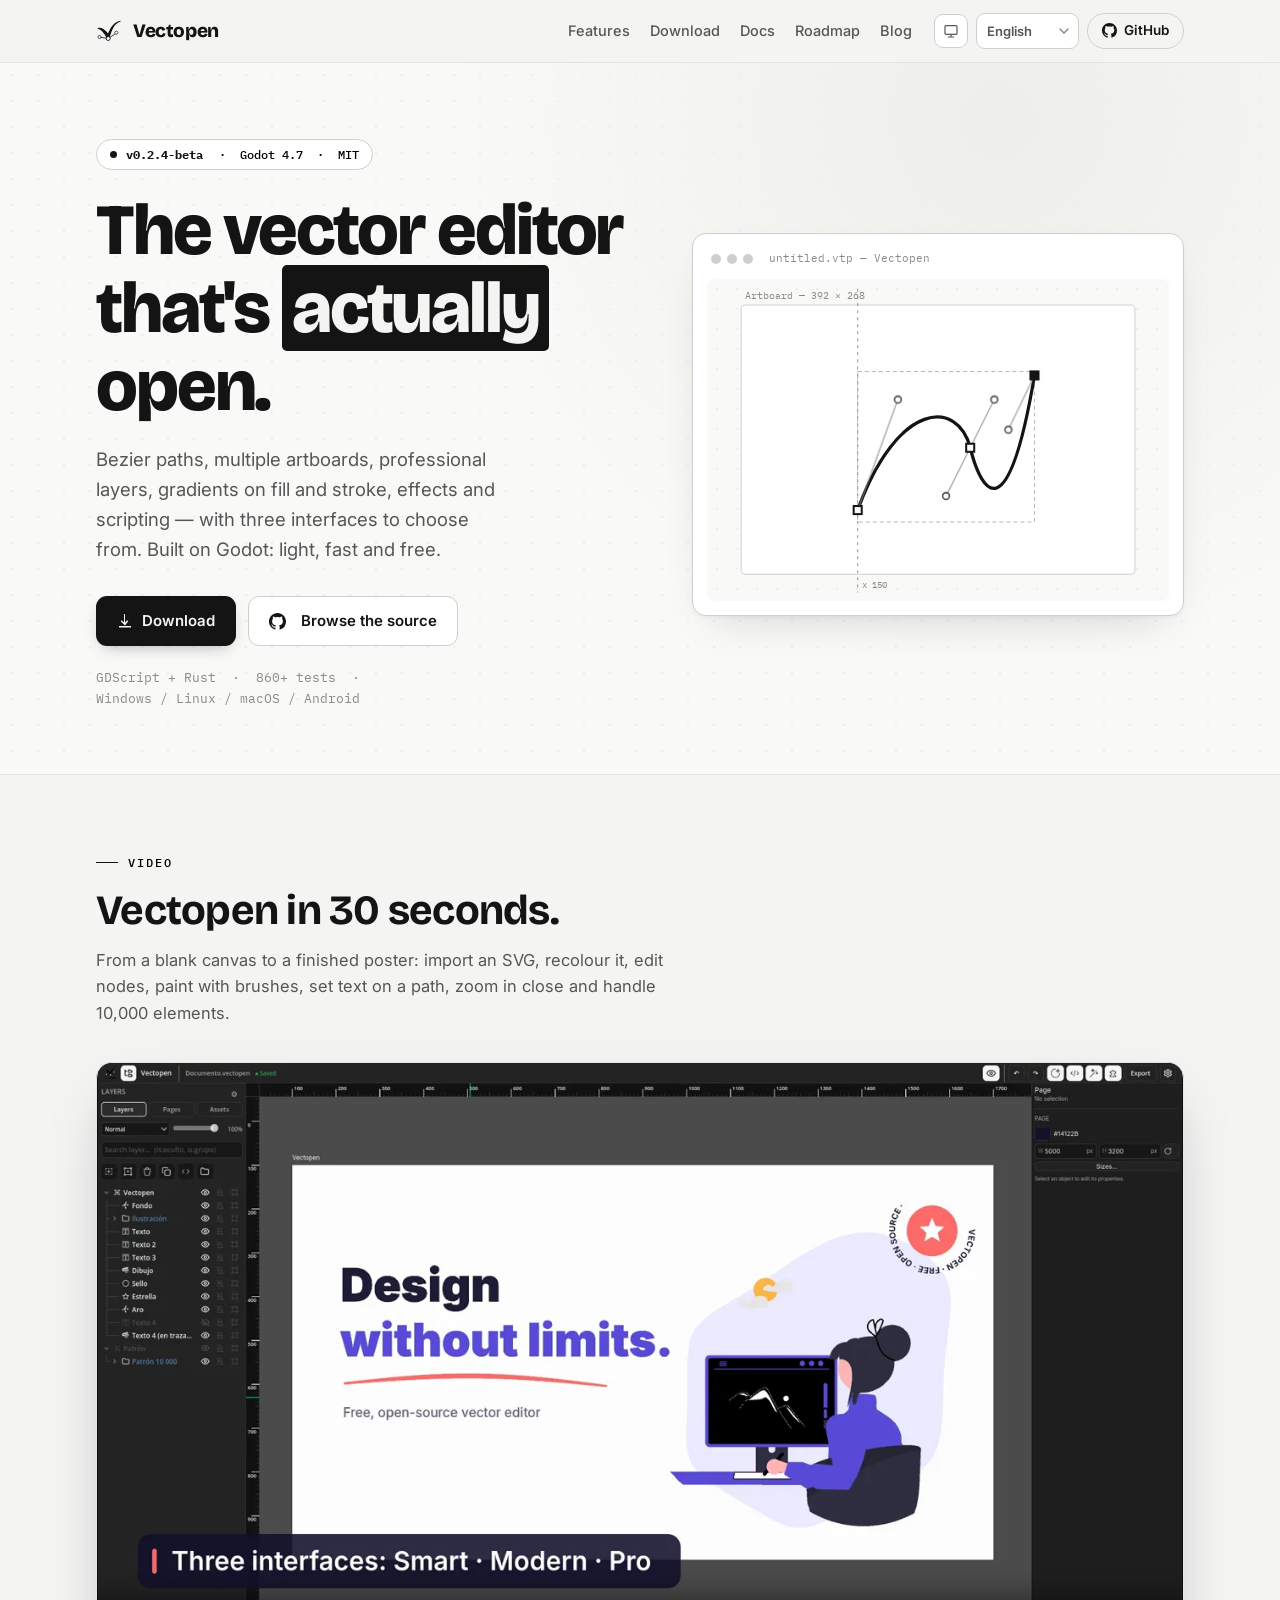
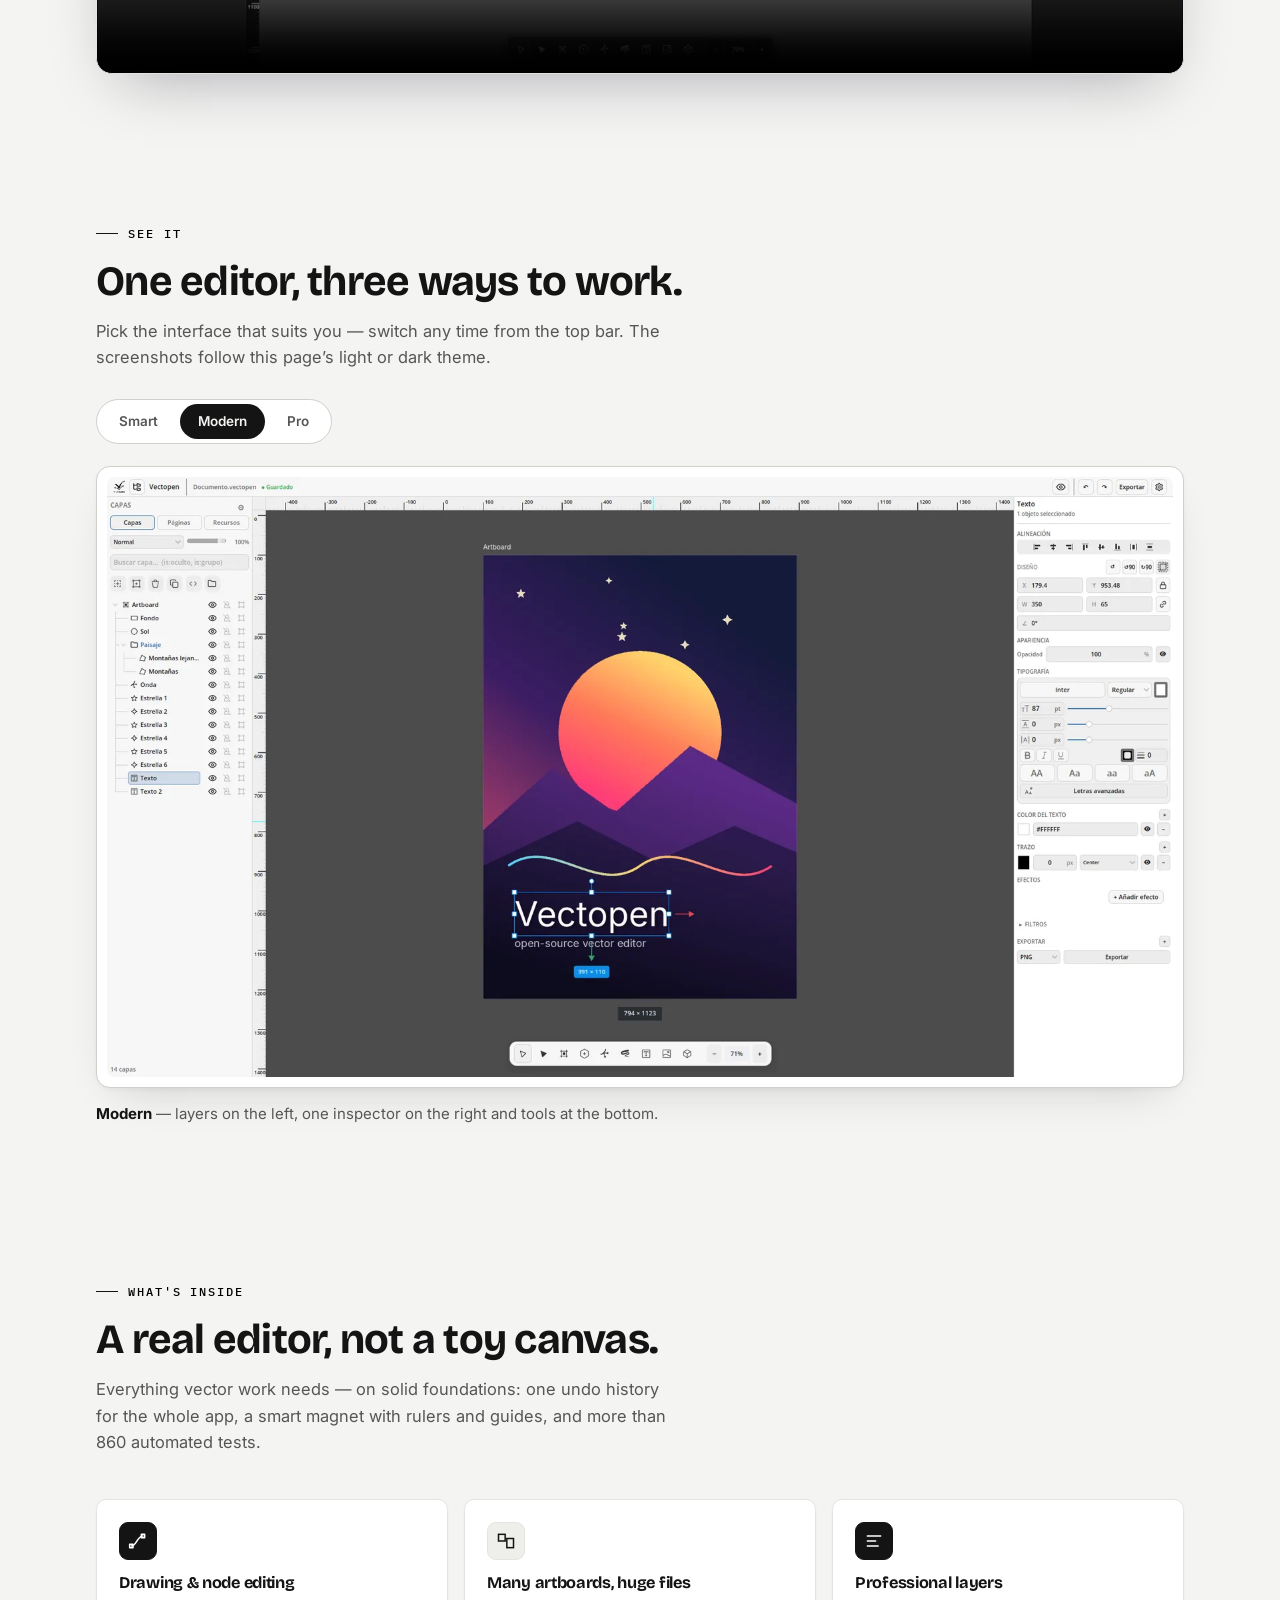
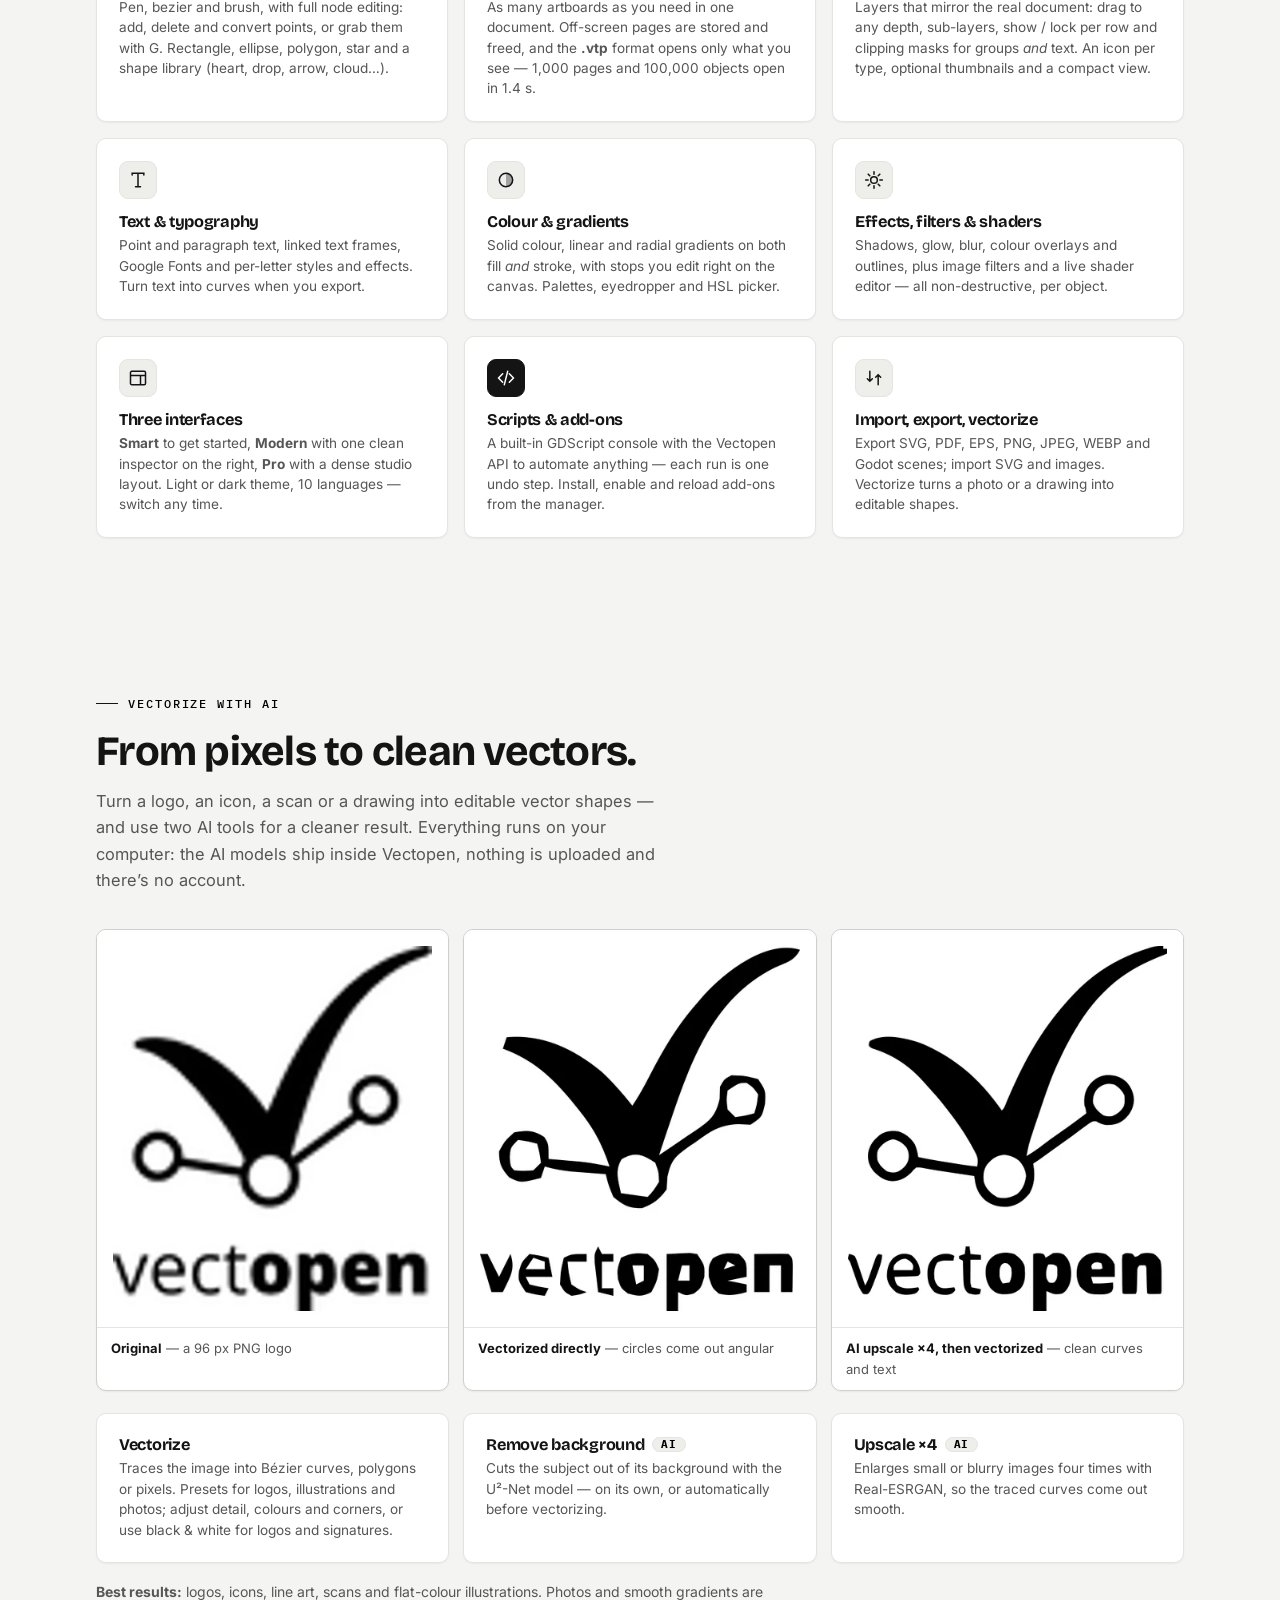
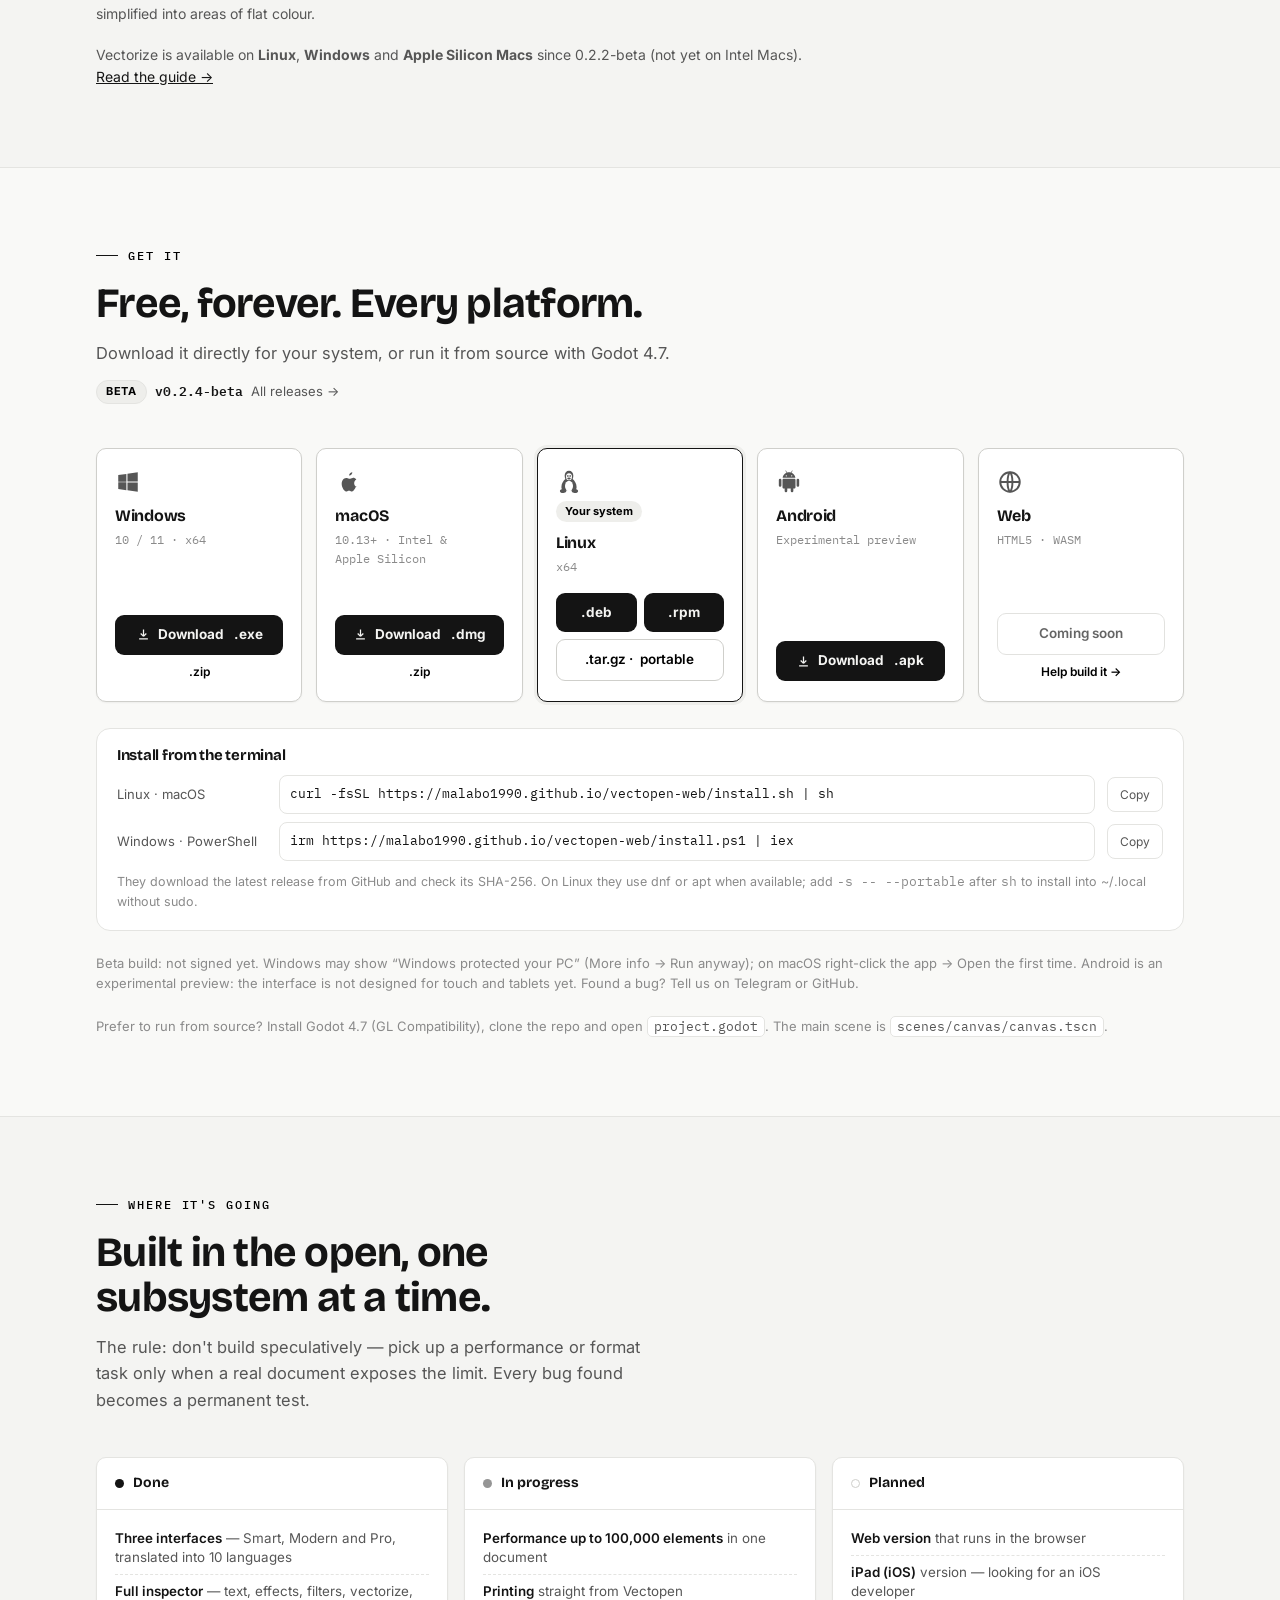
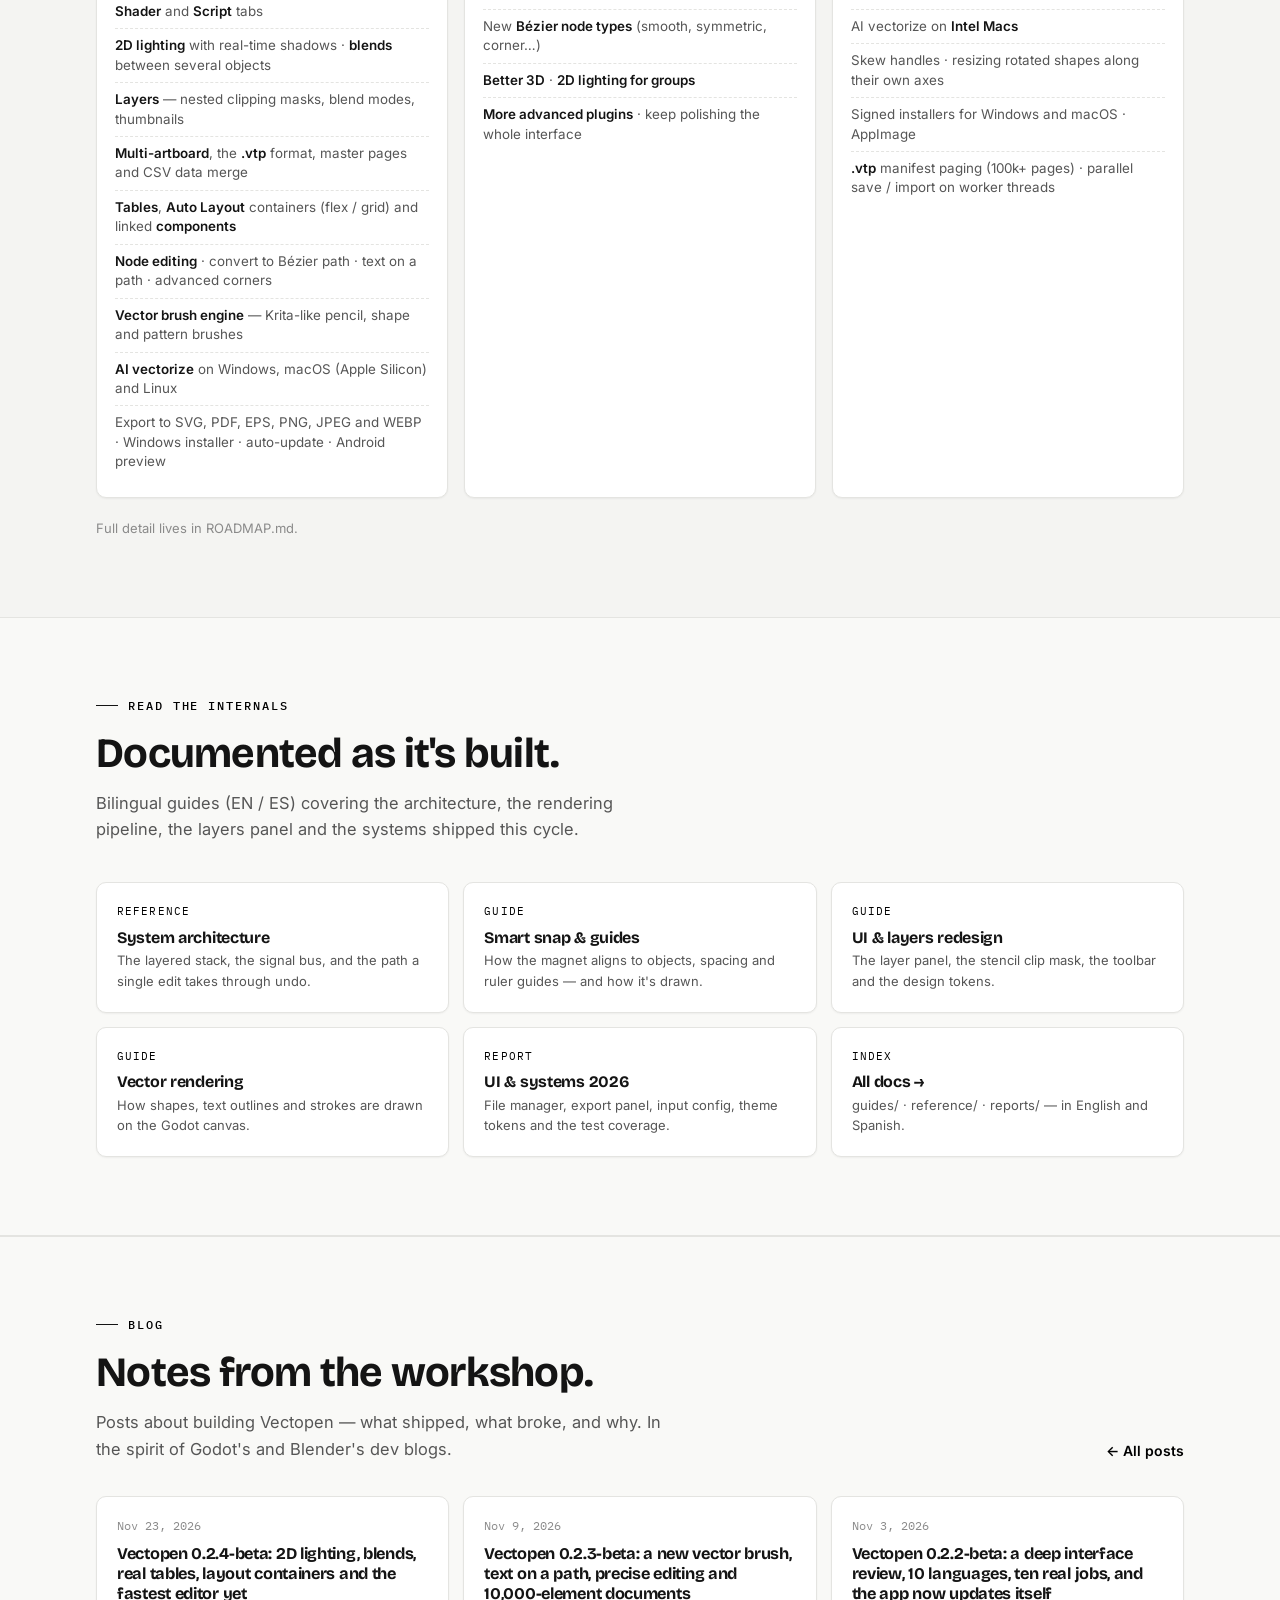
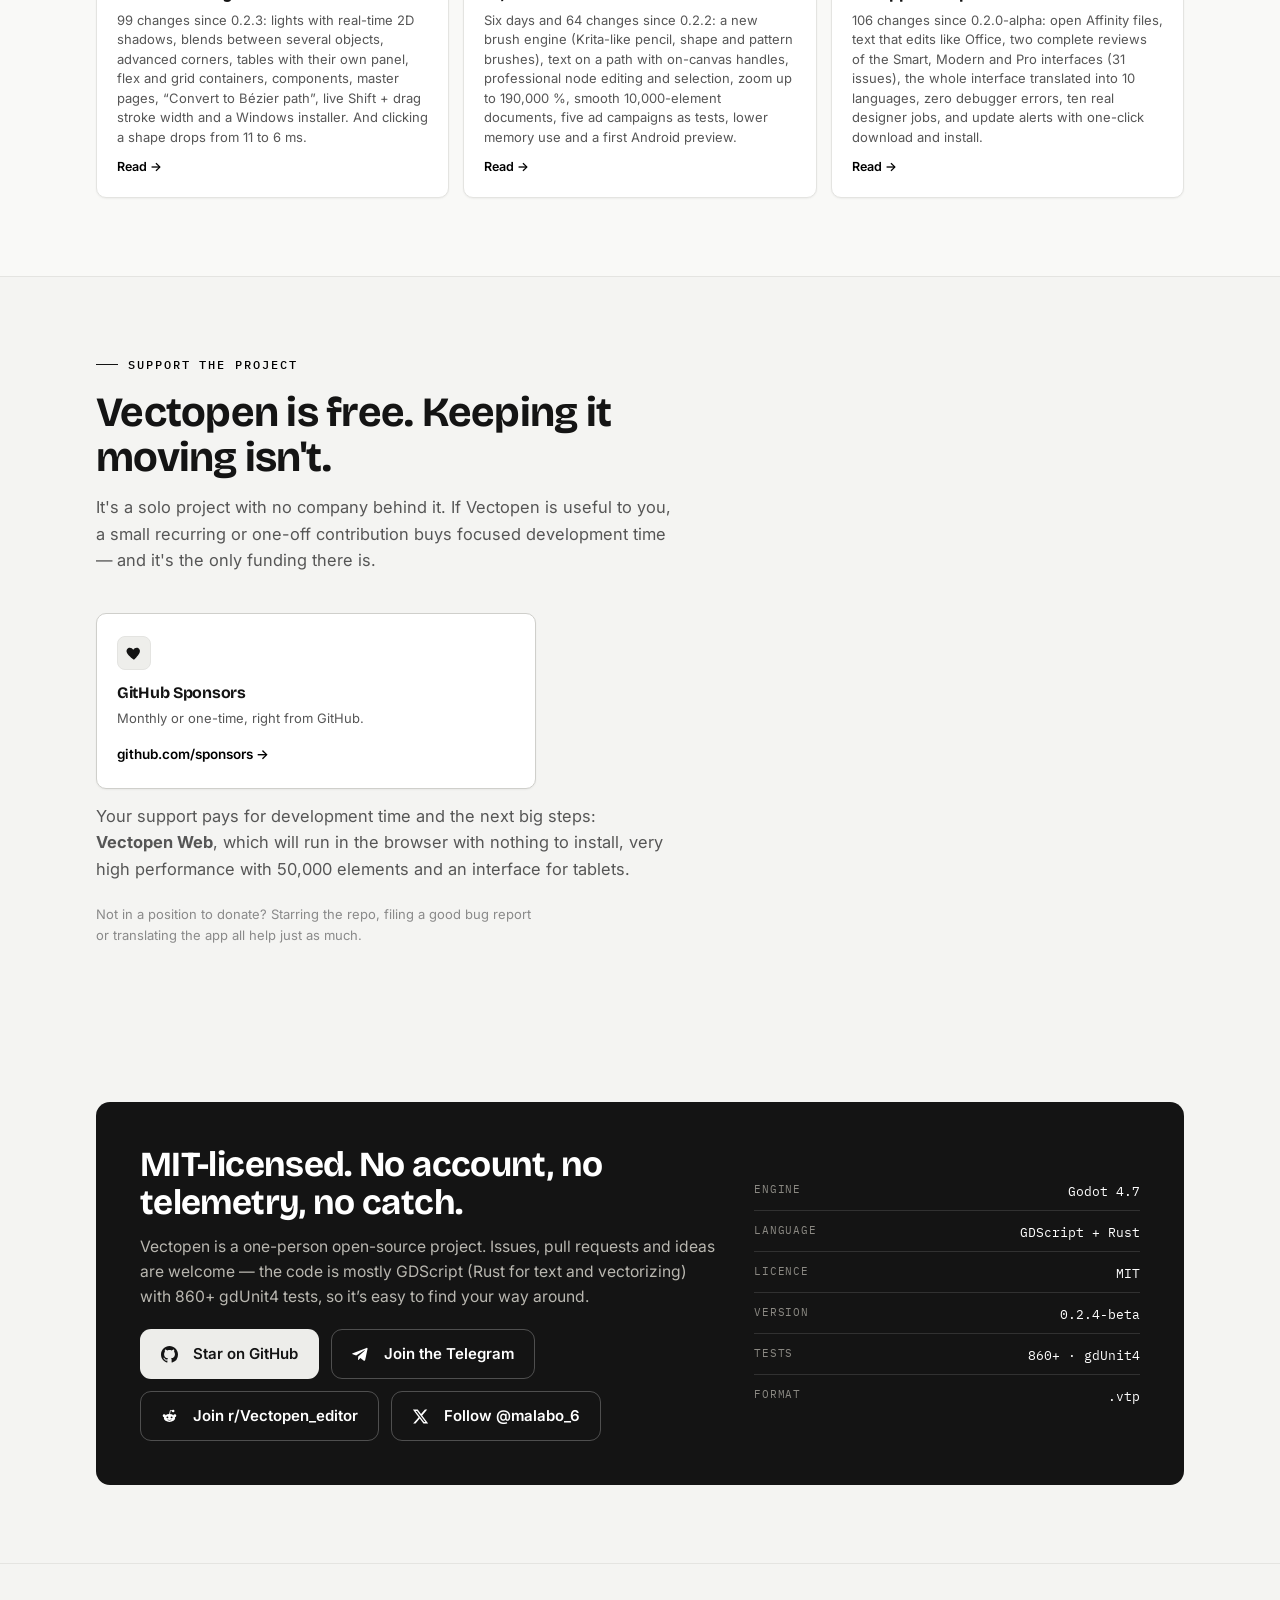
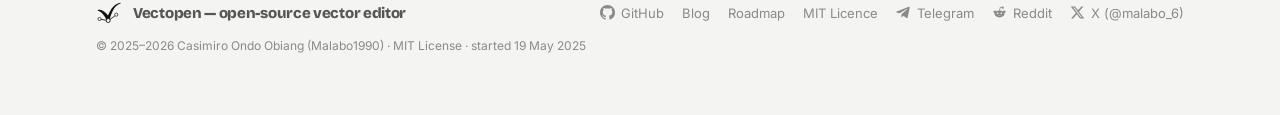
==== commit a6ea5ec1: "Hoja de ruta al día con la 0.2.4: hecho (iluminación, fusión, tablas, contenedores, vectorizar en Wi" ====
--- a/web/index.html
+++ b/web/index.html
@@ -499,34 +499,37 @@
       <div class="col">
         <div class="col-h"><span class="pip done"></span> <span data-i18n="road.done">Done</span></div>
         <ul>
-          <li data-i18n="road.done1"><b>Three interfaces</b> &mdash; Smart, Modern and Pro, each with its own panels</li>
-          <li data-i18n="road.done2"><b>Full inspector</b> &mdash; text, effects, filters and vectorize in the right panel</li>
-          <li data-i18n="road.done3"><b>Gradients on strokes</b> &mdash; saved in the file and exported to SVG</li>
-          <li data-i18n="road.done4"><b>Layers</b> &mdash; sub-layers, type icons, thumbnails and compact view</li>
-          <li data-i18n="road.done5"><b>Multi-artboard</b> and the <b>.vtp</b> format with on-demand page loading</li>
-          <li data-i18n="road.done6"><b>Node editing</b> &middot; group / ungroup &middot; align / distribute</li>
-          <li data-i18n="road.done7">Export to SVG, PDF, EPS, PNG, JPEG and WEBP &middot; scripts and add-ons</li>
+          <li data-i18n="road.done1"><b>Three interfaces</b> &mdash; Smart, Modern and Pro, translated into 10 languages</li>
+          <li data-i18n="road.done2"><b>Full inspector</b> &mdash; text, effects, filters, vectorize, <b>Shader</b> and <b>Script</b> tabs</li>
+          <li data-i18n="road.done3"><b>2D lighting</b> with real-time shadows &middot; <b>blends</b> between several objects</li>
+          <li data-i18n="road.done4"><b>Layers</b> &mdash; nested clipping masks, blend modes, thumbnails</li>
+          <li data-i18n="road.done5"><b>Multi-artboard</b>, the <b>.vtp</b> format, master pages and CSV data merge</li>
+          <li data-i18n="road.done6"><b>Tables</b>, <b>Auto Layout</b> containers (flex / grid) and linked <b>components</b></li>
+          <li data-i18n="road.done7"><b>Node editing</b> &middot; convert to B&eacute;zier path &middot; text on a path &middot; advanced corners</li>
+          <li data-i18n="road.done8"><b>Vector brush engine</b> &mdash; Krita-like pencil, shape and pattern brushes</li>
+          <li data-i18n="road.done9"><b>AI vectorize</b> on Windows, macOS (Apple Silicon) and Linux</li>
+          <li data-i18n="road.done10">Export to SVG, PDF, EPS, PNG, JPEG and WEBP &middot; Windows installer &middot; auto-update &middot; Android preview</li>
         </ul>
       </div>
       <div class="col">
         <div class="col-h"><span class="pip prog"></span> <span data-i18n="road.prog">In progress</span></div>
         <ul>
-          <li data-i18n="road.prog1"><b>Bounding-box polish</b> &mdash; every handle &times; shape type &times; zoom</li>
-          <li data-i18n="road.prog2"><b>Vectorize</b> on Windows and macOS (Linux only today)</li>
-          <li data-i18n="road.prog3"><b>Model / render separation</b> &mdash; live edits through the data model</li>
-          <li data-i18n="road.prog4">Camera precision at extreme zoom (floating origin)</li>
-          <li data-i18n="road.prog5">Tiered resource &amp; geometry cache</li>
+          <li data-i18n="road.prog1"><b>Performance up to 100,000 elements</b> in one document</li>
+          <li data-i18n="road.prog2"><b>Printing</b> straight from Vectopen</li>
+          <li data-i18n="road.prog3">New <b>B&eacute;zier node types</b> (smooth, symmetric, corner&hellip;)</li>
+          <li data-i18n="road.prog4"><b>Better 3D</b> &middot; <b>2D lighting for groups</b></li>
+          <li data-i18n="road.prog5"><b>More advanced plugins</b> &middot; keep polishing the whole interface</li>
         </ul>
       </div>
       <div class="col">
         <div class="col-h"><span class="pip plan"></span> <span data-i18n="road.plan">Planned</span></div>
         <ul>
           <li data-i18n="road.plan1"><b>Web version</b> that runs in the browser</li>
-          <li data-i18n="road.plan2"><b>Shader</b> and <b>Script</b> tabs in the Modern and Pro right panel</li>
-          <li data-i18n="road.plan3">Skew handles &middot; resizing rotated shapes along their own axes</li>
-          <li data-i18n="road.plan4">Signed installers for Windows and macOS &middot; AppImage</li>
-          <li data-i18n="road.plan5"><b>.vtp</b> manifest paging for files with 100k+ pages</li>
-          <li data-i18n="road.plan6">Parallel bake / save / import on worker threads</li>
+          <li data-i18n="road.plan2"><b>iPad (iOS)</b> version &mdash; looking for an iOS developer</li>
+          <li data-i18n="road.plan3">AI vectorize on <b>Intel Macs</b></li>
+          <li data-i18n="road.plan4">Skew handles &middot; resizing rotated shapes along their own axes</li>
+          <li data-i18n="road.plan5">Signed installers for Windows and macOS &middot; AppImage</li>
+          <li data-i18n="road.plan6"><b>.vtp</b> manifest paging (100k+ pages) &middot; parallel save / import on worker threads</li>
         </ul>
       </div>
     </div>
